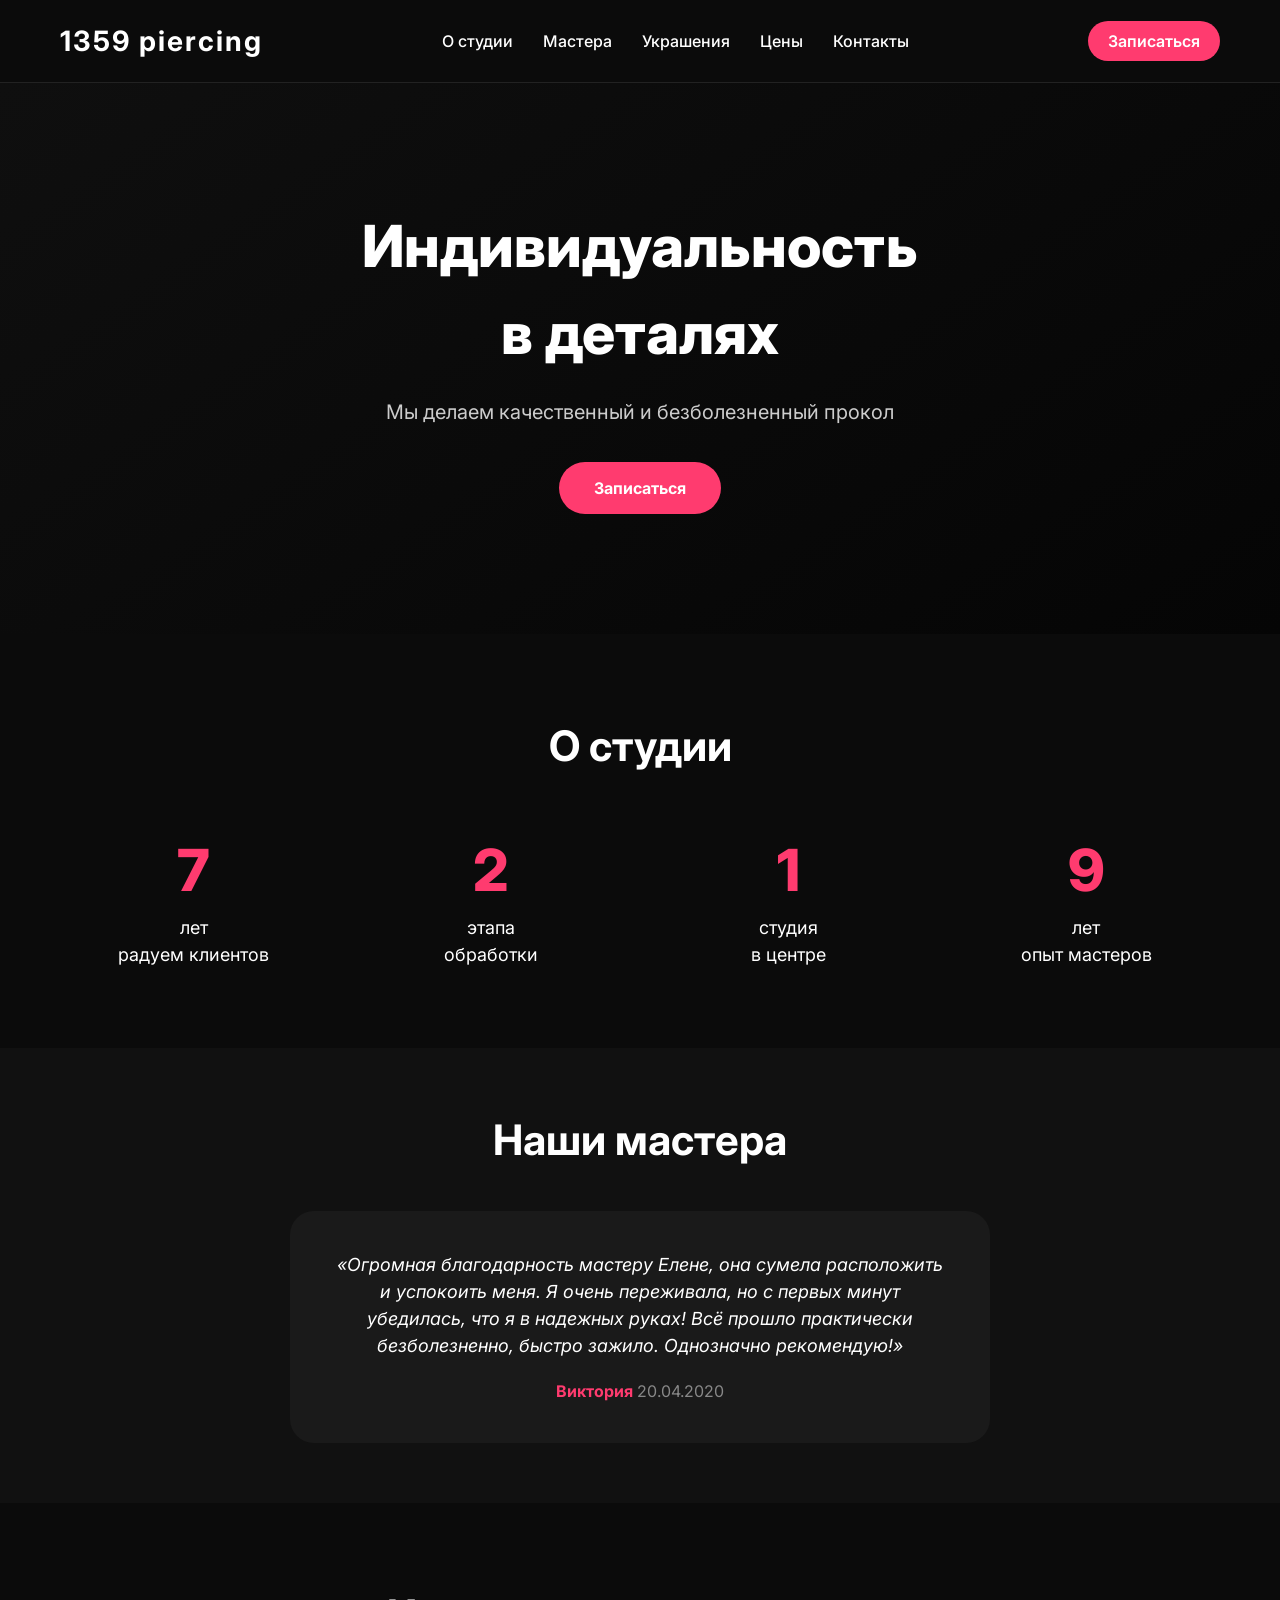
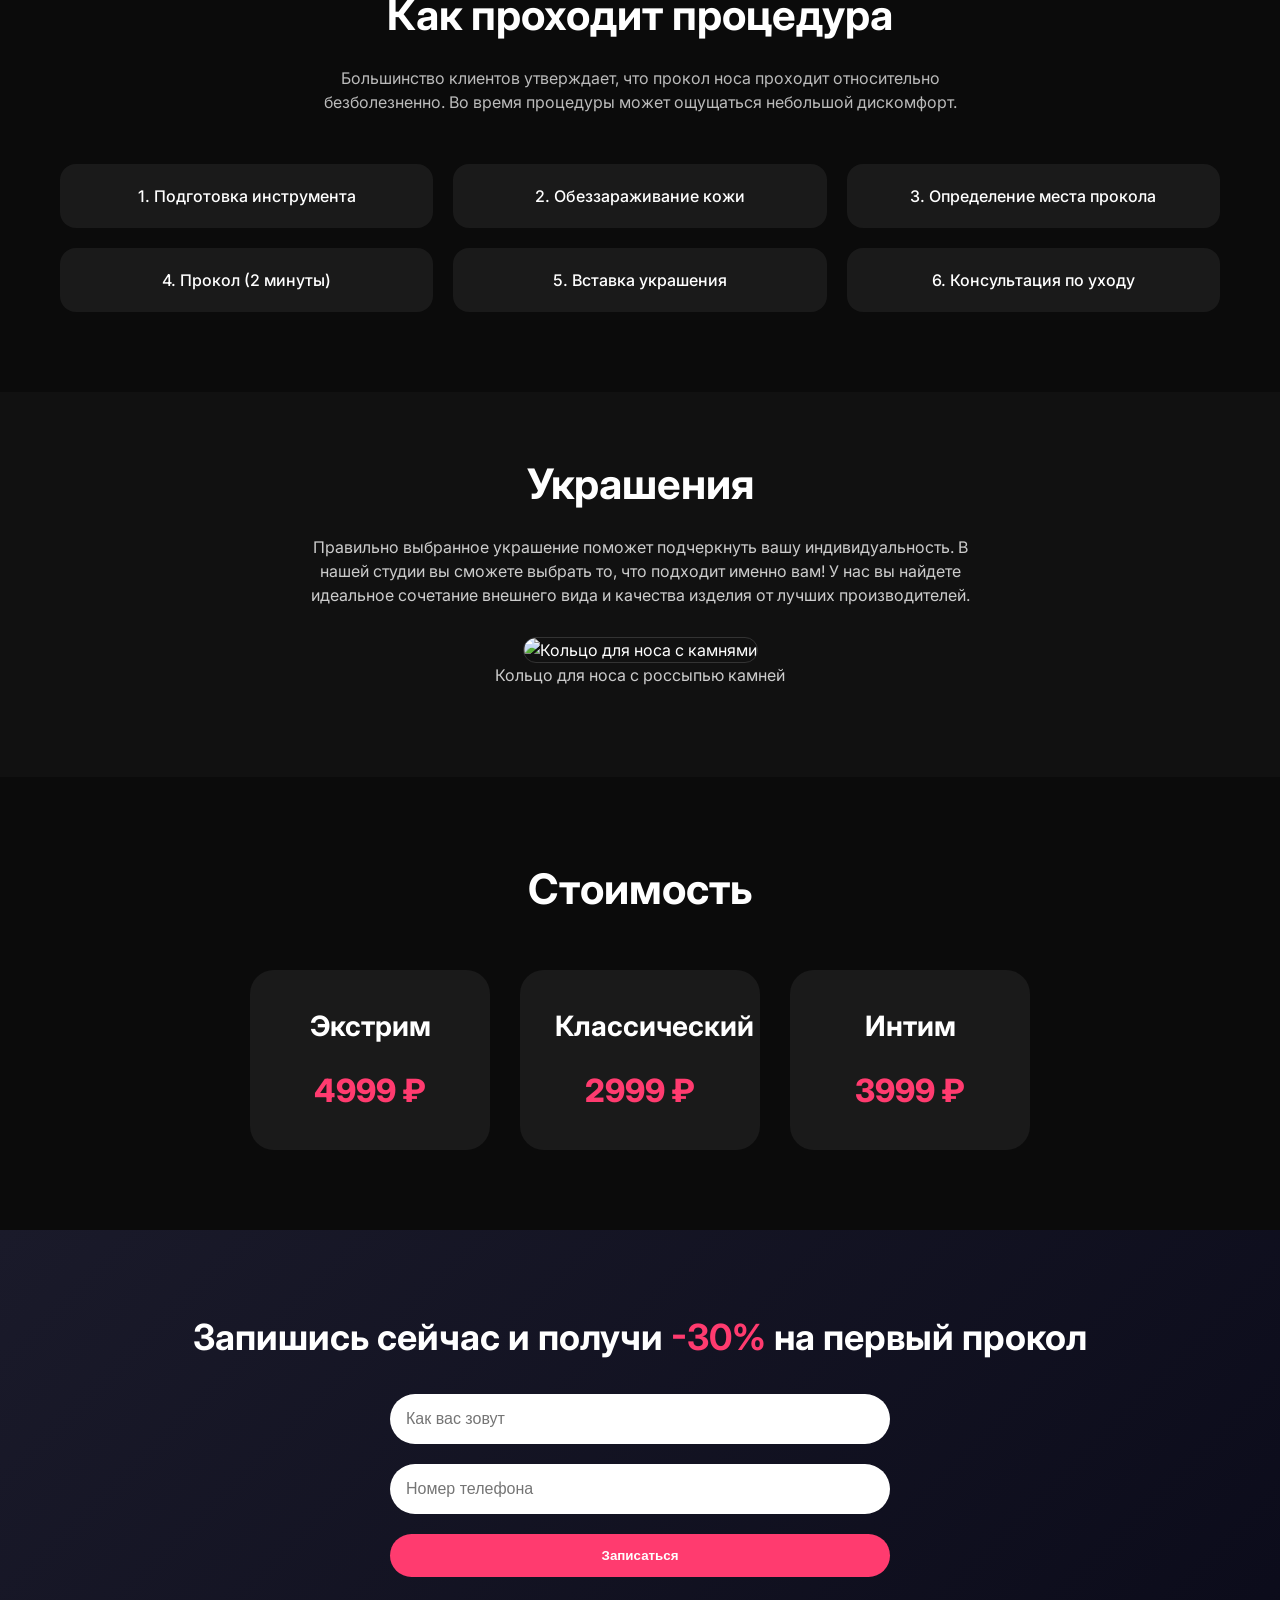
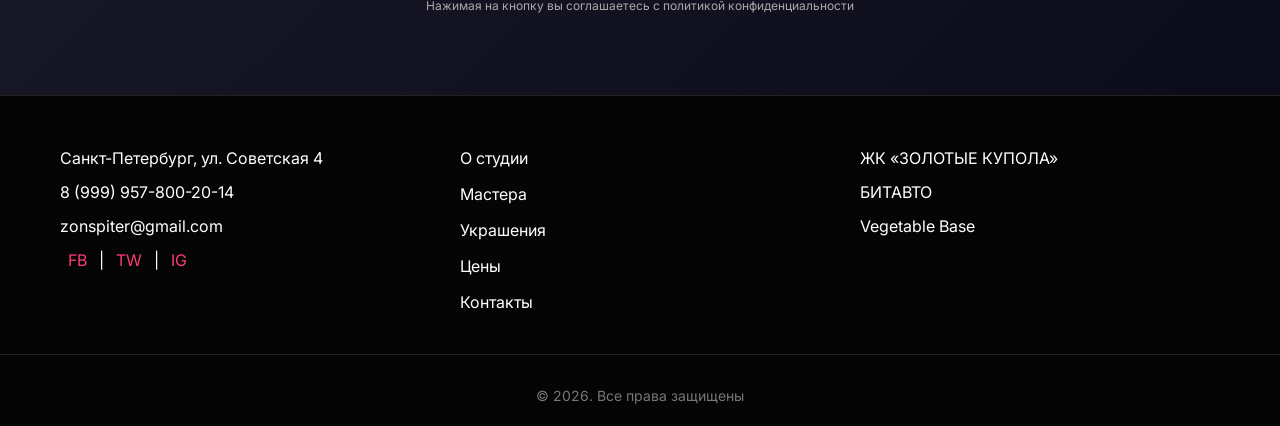
==== piercing-studio/index.html @ 2ca24934 "Add files via upload" ====
<!DOCTYPE html>
<html lang="ru">
<head>
    <meta charset="UTF-8">
    <meta name="viewport" content="width=device-width, initial-scale=1.0, user-scalable=yes">
    <title>1359 piercing</title>
    <link rel="stylesheet" href="css/style.css">
    <!-- Подключаем шрифт Google Fonts -->
    <link href="https://fonts.googleapis.com/css2?family=Inter:opsz,wght@14..32,300;14..32,400;14..32,600;14..32,700&display=swap" rel="stylesheet">
</head>
<body>

<!-- ШАПКА -->
<header>
    <div class="container header-flex">
        <div class="logo">1359 piercing</div>
        <nav>
            <ul class="menu">
                <li><a href="#about">О студии</a></li>
                <li><a href="#masters">Мастера</a></li>
                <li><a href="#jewelry">Украшения</a></li>
                <li><a href="#prices">Цены</a></li>
                <li><a href="#contacts">Контакты</a></li>
            </ul>
        </nav>
        <a href="#form" class="btn-small">Записаться</a>
    </div>
</header>

<!-- ГЛАВНЫЙ ЭКРАН (HERO) -->
<section class="hero">
    <div class="container hero-content">
        <h1>Индивидуальность <br> в деталях</h1>
        <p>Мы делаем качественный и безболезненный прокол</p>
        <a href="#form" class="btn-primary">Записаться</a>
    </div>
</section>

<!-- О СТУДИИ (цифры) -->
<section id="about" class="stats">
    <div class="container">
        <h2>О студии</h2>
        <div class="stats-grid">
            <div class="stat-item"><span class="stat-number">7</span> <span class="stat-text">лет<br>радуем клиентов</span></div>
            <div class="stat-item"><span class="stat-number">2</span> <span class="stat-text">этапа<br>обработки</span></div>
            <div class="stat-item"><span class="stat-number">1</span> <span class="stat-text">студия<br>в центре</span></div>
            <div class="stat-item"><span class="stat-number">9</span> <span class="stat-text">лет<br>опыт мастеров</span></div>
        </div>
    </div>
</section>

<!-- НАШИ МАСТЕРА + ОТЗЫВ -->
<section id="masters" class="masters">
    <div class="container">
        <h2>Наши мастера</h2>
        <div class="review-card">
            <p class="review-text">«Огромная благодарность мастеру Елене, она сумела расположить и успокоить меня. Я очень переживала, но с первых минут убедилась, что я в надежных руках! Всё прошло практически безболезненно, быстро зажило. Однозначно рекомендую!»</p>
            <p class="review-author">Виктория <span>20.04.2020</span></p>
        </div>
    </div>
</section>

<!-- КАК ПРОХОДИТ ПРОЦЕДУРА -->
<section class="procedure">
    <div class="container">
        <h2>Как проходит процедура</h2>
        <p class="procedure-desc">Большинство клиентов утверждает, что прокол носа проходит относительно безболезненно. Во время процедуры может ощущаться небольшой дискомфорт.</p>
        <div class="steps">
            <div class="step">1. Подготовка инструмента</div>
            <div class="step">2. Обеззараживание кожи</div>
            <div class="step">3. Определение места прокола</div>
            <div class="step">4. Прокол (2 минуты)</div>
            <div class="step">5. Вставка украшения</div>
            <div class="step">6. Консультация по уходу</div>
        </div>
    </div>
</section>

<!-- УКРАШЕНИЯ -->
<section id="jewelry" class="jewelry">
    <div class="container">
        <h2>Украшения</h2>
        <p>Правильно выбранное украшение поможет подчеркнуть вашу индивидуальность. В нашей студии вы сможете выбрать то, что подходит именно вам! У нас вы найдете идеальное сочетание внешнего вида и качества изделия от лучших производителей.</p>
        <div class="jewelry-demo">
            <img src="images/ring.jpg" alt="Кольцо для носа с камнями">
            <p>Кольцо для носа с россыпью камней</p>
        </div>
    </div>
</section>

<!-- СТОИМОСТЬ -->
<section id="prices" class="prices">
    <div class="container">
        <h2>Стоимость</h2>
        <div class="price-cards">
            <div class="price-card"><h3>Экстрим</h3><p class="price">4999 ₽</p></div>
            <div class="price-card"><h3>Классический</h3><p class="price">2999 ₽</p></div>
            <div class="price-card"><h3>Интим</h3><p class="price">3999 ₽</p></div>
        </div>
    </div>
</section>

<!-- ФОРМА ЗАПИСИ -->
<section id="form" class="callback">
    <div class="container">
        <h2>Запишись сейчас и получи <span>-30%</span> на первый прокол</h2>
        <form id="signupForm">
            <input type="text" placeholder="Как вас зовут" required>
            <input type="tel" placeholder="Номер телефона" required>
            <button type="submit" class="btn-primary">Записаться</button>
            <label class="agree">Нажимая на кнопку вы соглашаетесь с политикой конфиденциальности</label>
        </form>
    </div>
</section>

<!-- ПОДВАЛ -->
<footer id="contacts">
    <div class="container footer-grid">
        <div class="footer-contacts">
            <p>Санкт-Петербург, ул. Советская 4</p>
            <p>8 (999) 957-800-20-14</p>
            <p>zonspiter@gmail.com</p>
            <div class="socials">
                <a href="#">FB</a> | <a href="#">TW</a> | <a href="#">IG</a>
            </div>
        </div>
        <div class="footer-menu">
            <a href="#about">О студии</a>
            <a href="#masters">Мастера</a>
            <a href="#jewelry">Украшения</a>
            <a href="#prices">Цены</a>
            <a href="#contacts">Контакты</a>
        </div>
        <div class="footer-partners">
            <p>ЖК «ЗОЛОТЫЕ КУПОЛА»</p>
            <p>БИТАВТО</p>
            <p>Vegetable Base</p>
        </div>
    </div>
    <div class="copyright">
        <p>© 2026. Все права защищены</p>
    </div>
</footer>

<script src="js/script.js"></script>
</body>
</html>
---- piercing-studio/css/style.css ----
* {
    margin: 0;
    padding: 0;
    box-sizing: border-box;
}

body {
    font-family: 'Inter', sans-serif;
    background: #0b0b0b;
    color: #ffffff;
    line-height: 1.5;
}

.container {
    max-width: 1200px;
    margin: 0 auto;
    padding: 0 20px;
}

/* ШАПКА */
header {
    padding: 20px 0;
    border-bottom: 1px solid #222;
    position: sticky;
    top: 0;
    background: #0b0b0b;
    z-index: 100;
}
.header-flex {
    display: flex;
    justify-content: space-between;
    align-items: center;
    flex-wrap: wrap;
}
.logo {
    font-size: 28px;
    font-weight: 700;
    letter-spacing: 2px;
}
.menu {
    display: flex;
    gap: 30px;
    list-style: none;
}
.menu a {
    color: #fff;
    text-decoration: none;
    font-weight: 500;
    transition: 0.3s;
}
.menu a:hover { color: #ff3b6f; }
.btn-small {
    background: #ff3b6f;
    padding: 8px 20px;
    border-radius: 30px;
    color: #fff;
    text-decoration: none;
    font-weight: 600;
}

/* ГЛАВНЫЙ ЭКРАН */
.hero {
    padding: 120px 0;
    text-align: center;
    background: linear-gradient(145deg, #0f0f0f, #050505);
}
.hero h1 {
    font-size: 58px;
    font-weight: 800;
    margin-bottom: 20px;
}
.hero p {
    font-size: 20px;
    color: #ccc;
    margin-bottom: 35px;
}
.btn-primary {
    background: #ff3b6f;
    padding: 14px 35px;
    border-radius: 40px;
    color: white;
    text-decoration: none;
    font-weight: 700;
    display: inline-block;
    transition: 0.3s;
    border: none;
    cursor: pointer;
}
.btn-primary:hover { background: #e62e5c; }

/* ЦИФРЫ */
.stats { padding: 80px 0; text-align: center; }
.stats h2 { font-size: 42px; margin-bottom: 50px; }
.stats-grid {
    display: grid;
    grid-template-columns: repeat(4, 1fr);
    gap: 30px;
}
.stat-number {
    font-size: 58px;
    font-weight: 800;
    color: #ff3b6f;
    display: block;
}
.stat-text { font-size: 18px; }

/* ОТЗЫВ */
.masters { padding: 60px 0; background: #111; text-align: center; }
.masters h2 { font-size: 42px; margin-bottom: 40px; }
.review-card {
    max-width: 700px;
    margin: 0 auto;
    background: #1a1a1a;
    padding: 40px;
    border-radius: 24px;
}
.review-text {
    font-size: 18px;
    font-style: italic;
    margin-bottom: 20px;
}
.review-author {
    font-weight: 700;
    color: #ff3b6f;
}
.review-author span { color: #888; font-weight: normal; }

/* ПРОЦЕДУРА */
.procedure { padding: 80px 0; text-align: center; }
.procedure h2 { font-size: 42px; margin-bottom: 20px; }
.procedure-desc { max-width: 700px; margin: 0 auto 50px auto; color: #bbb; }
.steps {
    display: grid;
    grid-template-columns: repeat(3, 1fr);
    gap: 20px;
}
.step {
    background: #1a1a1a;
    padding: 20px;
    border-radius: 16px;
    font-weight: 500;
}

/* УКРАШЕНИЯ */
.jewelry { padding: 60px 0; text-align: center; background: #111; }
.jewelry h2 { font-size: 42px; margin-bottom: 20px; }
.jewelry p { max-width: 700px; margin: 0 auto 30px auto; color: #ccc; }
.jewelry-demo img {
    max-width: 280px;
    border-radius: 24px;
    border: 1px solid #333;
}

/* ЦЕНЫ */
.prices { padding: 80px 0; text-align: center; }
.prices h2 { font-size: 42px; margin-bottom: 50px; }
.price-cards {
    display: flex;
    justify-content: center;
    gap: 30px;
    flex-wrap: wrap;
}
.price-card {
    background: #1a1a1a;
    padding: 35px;
    border-radius: 24px;
    width: 240px;
}
.price-card h3 { font-size: 28px; margin-bottom: 20px; }
.price { font-size: 32px; font-weight: 800; color: #ff3b6f; }

/* ФОРМА */
.callback {
    background: linear-gradient(135deg, #1a1a2a, #0b0b1a);
    padding: 80px 0;
    text-align: center;
}
.callback h2 {
    font-size: 36px;
    margin-bottom: 30px;
}
.callback h2 span { color: #ff3b6f; }
form {
    max-width: 500px;
    margin: 0 auto;
    display: flex;
    flex-direction: column;
    gap: 20px;
}
input {
    padding: 16px;
    border-radius: 60px;
    border: none;
    background: #fff;
    font-size: 16px;
}
.agree {
    font-size: 12px;
    color: #aaa;
}

/* ПОДВАЛ */
footer {
    background: #050505;
    padding: 50px 0 20px;
    border-top: 1px solid #222;
}
.footer-grid {
    display: grid;
    grid-template-columns: repeat(3, 1fr);
    gap: 40px;
    margin-bottom: 40px;
}
.footer-contacts p, .footer-partners p { margin-bottom: 10px; }
.socials a { color: #ff3b6f; text-decoration: none; margin: 0 8px; }
.footer-menu {
    display: flex;
    flex-direction: column;
    gap: 12px;
}
.footer-menu a { color: #fff; text-decoration: none; }
.copyright {
    text-align: center;
    padding-top: 30px;
    border-top: 1px solid #222;
    font-size: 14px;
    color: #777;
}

/* АДАПТИВНОСТЬ (ТЕЛЕФОН) */
@media (max-width: 768px) {
    .hero h1 { font-size: 36px; }
    .stats-grid { grid-template-columns: repeat(2, 1fr); }
    .steps { grid-template-columns: 1fr; }
    .footer-grid { grid-template-columns: 1fr; text-align: center; }
    .menu { display: none; } /* спрятали меню, можно позже сделать бургер */
    .header-flex { justify-content: space-between; }
}
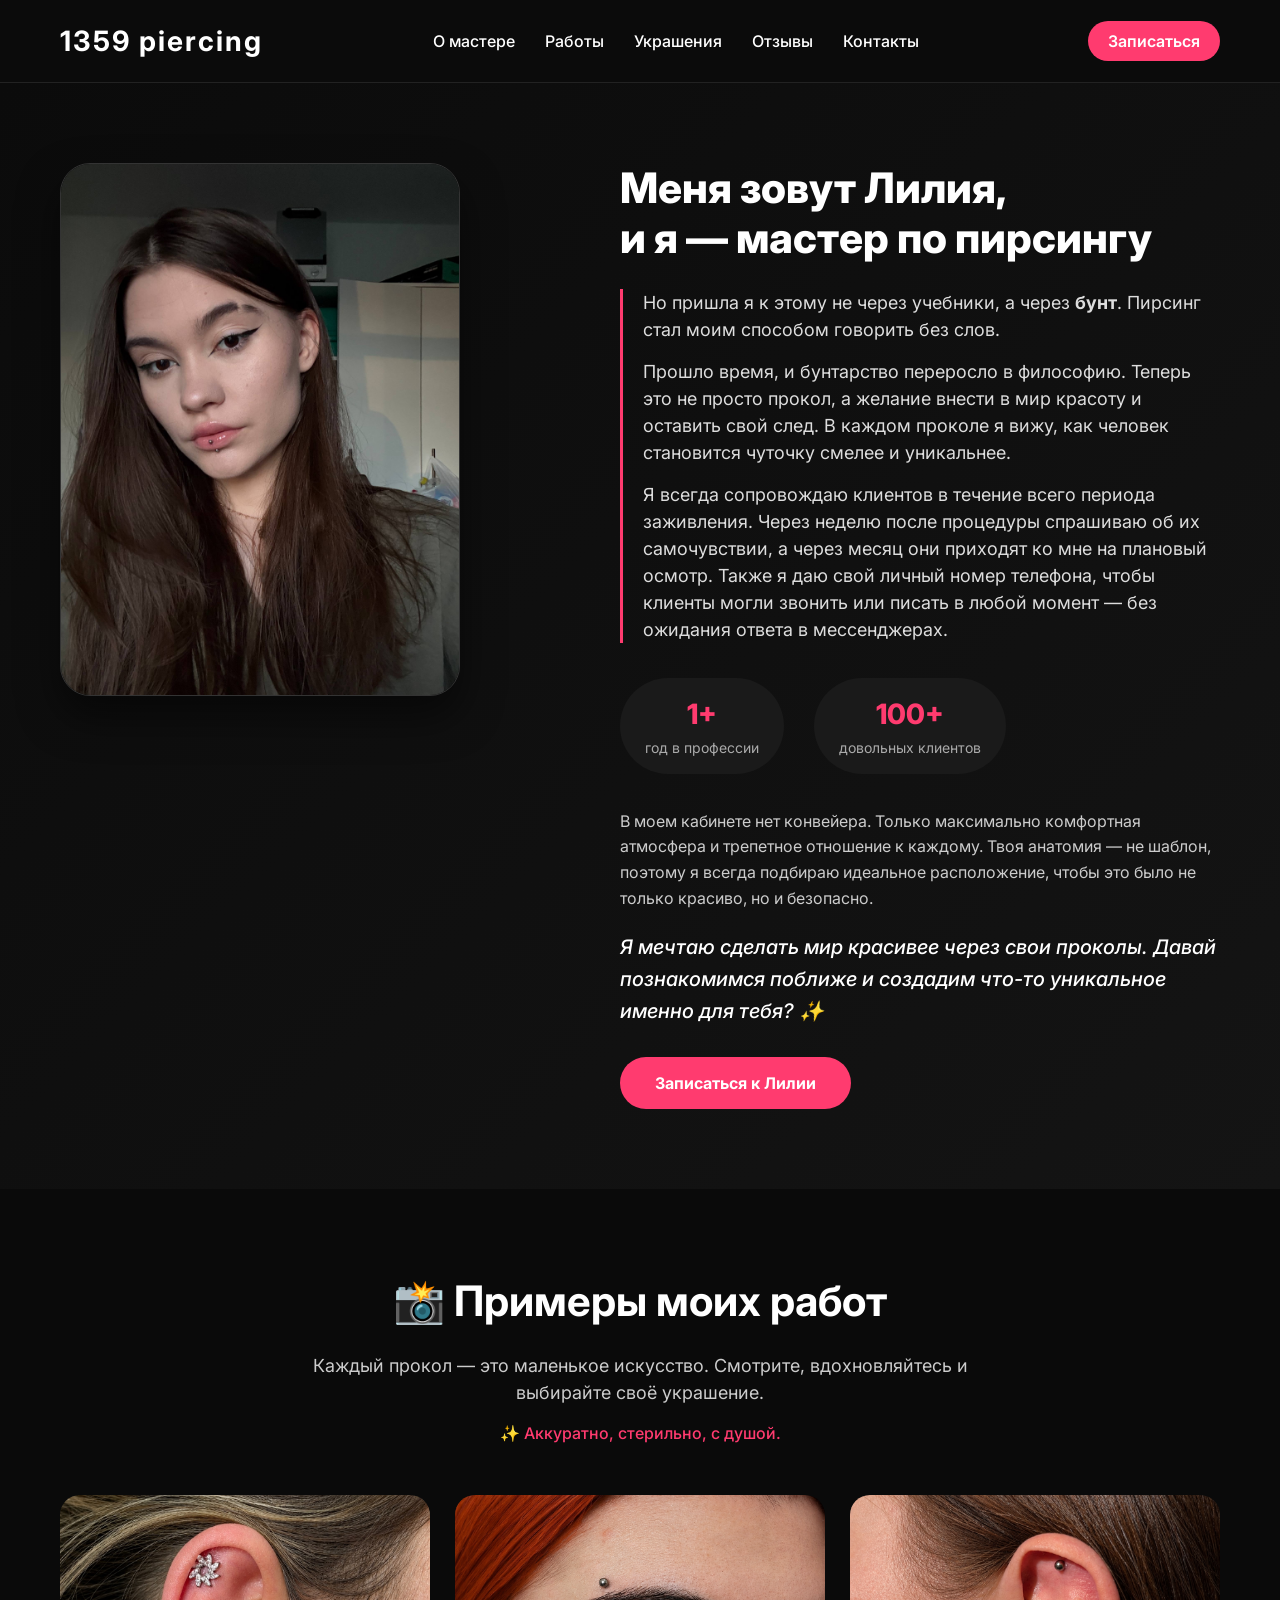
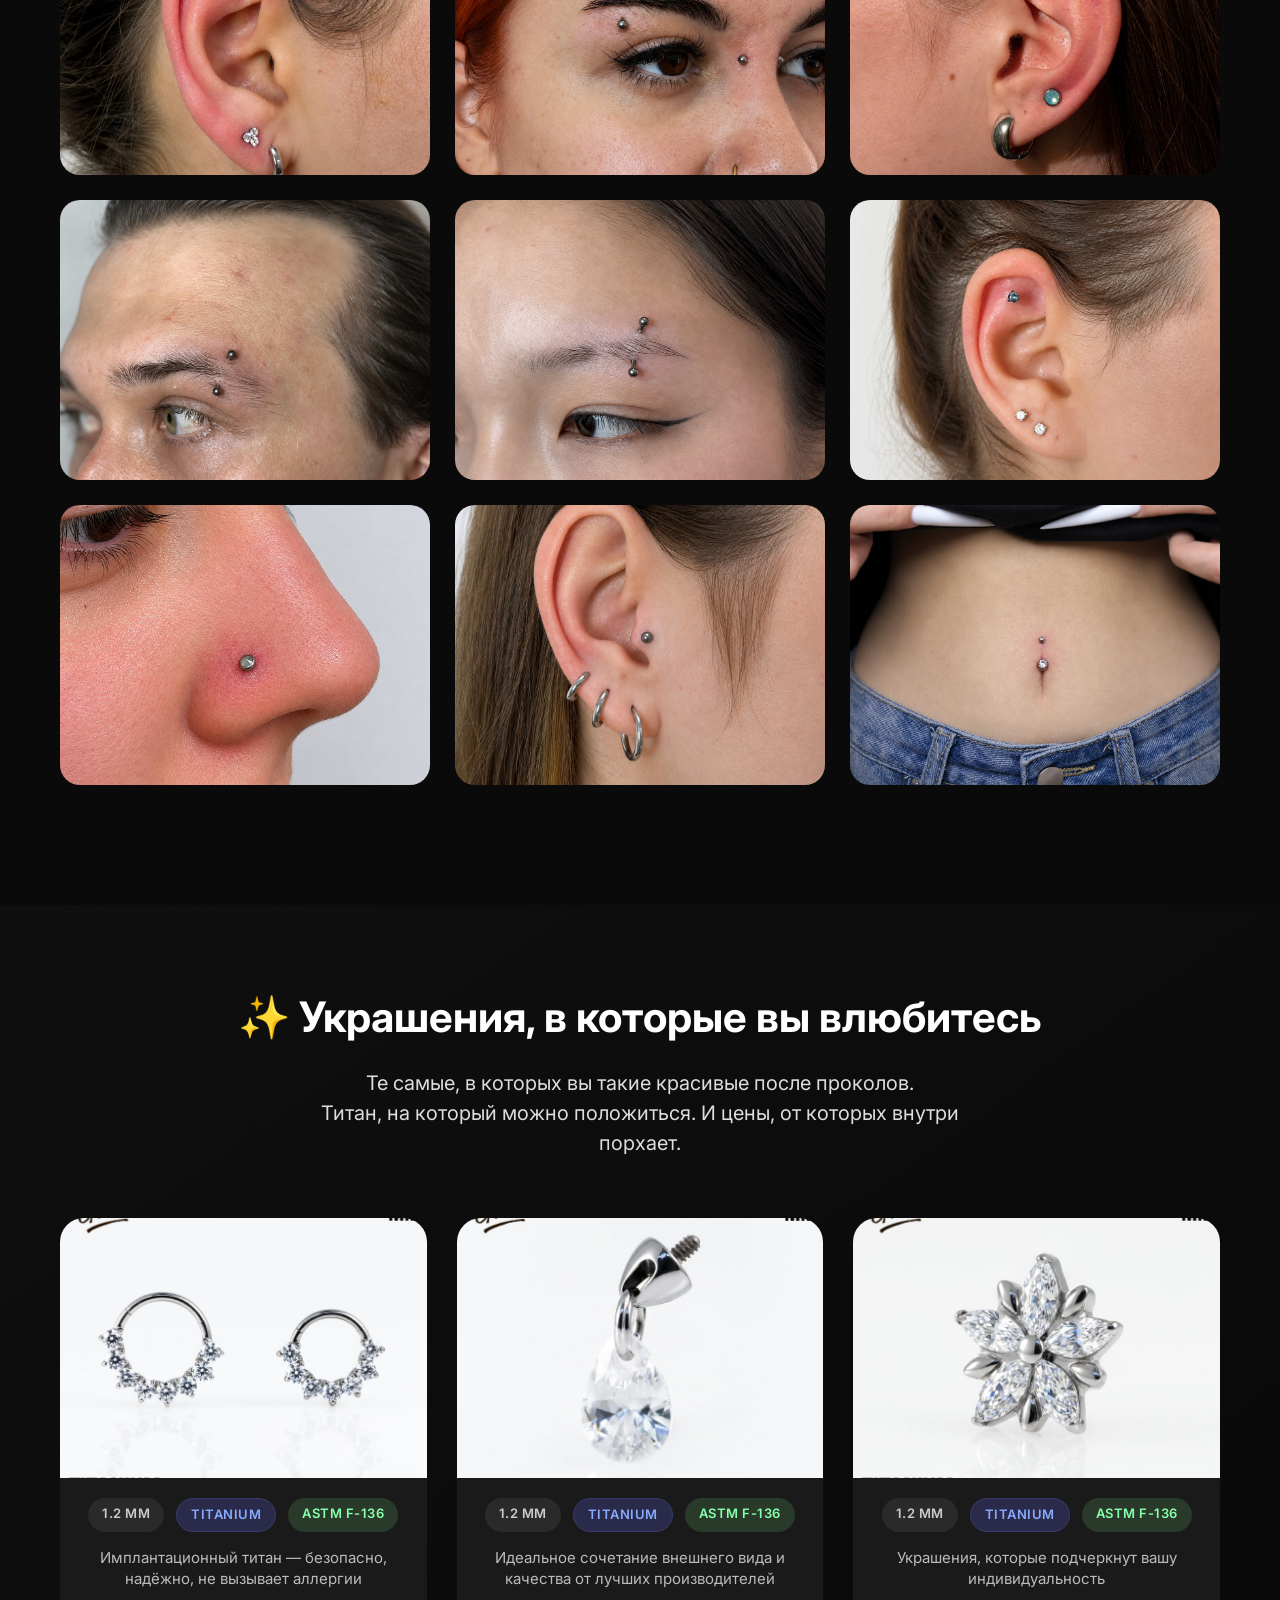
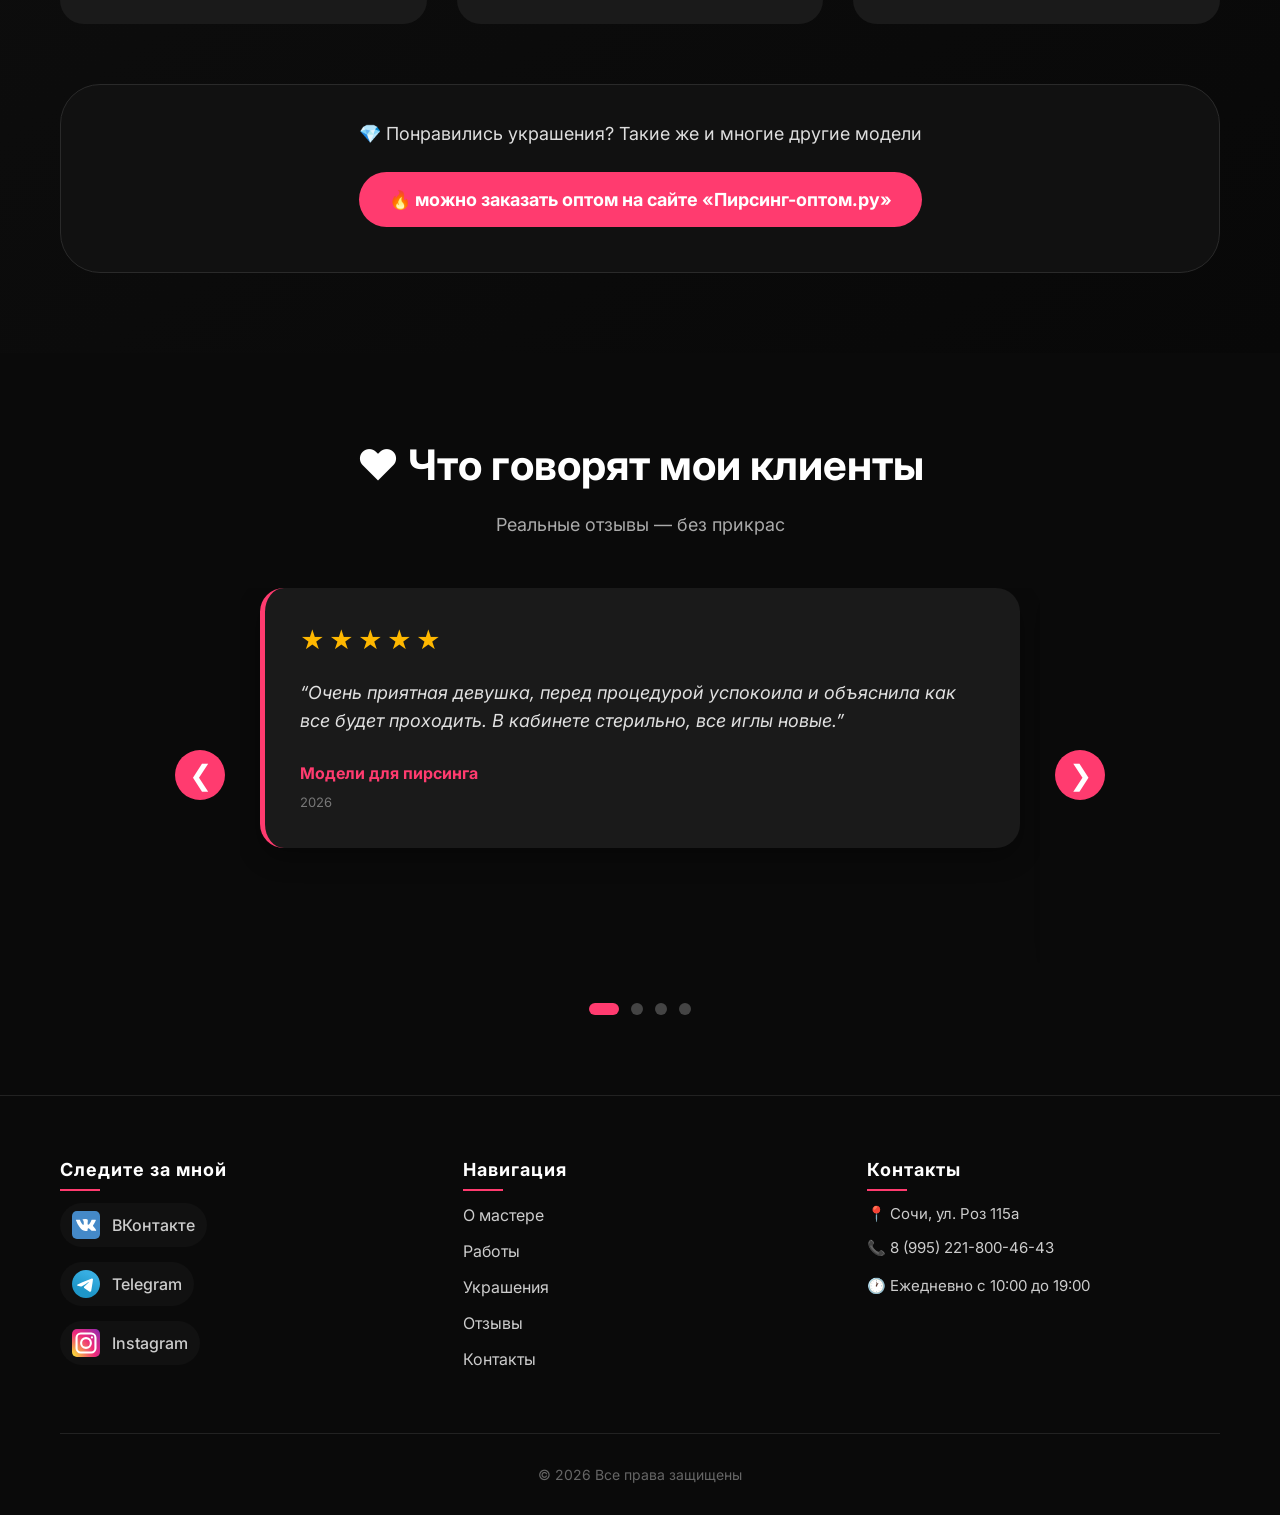
==== commit 5d65191a: "Add files via upload" ====
--- a/piercing-studio/index.html
+++ b/piercing-studio/index.html
@@ -16,129 +16,202 @@
         <div class="logo">1359 piercing</div>
         <nav>
             <ul class="menu">
-                <li><a href="#about">О студии</a></li>
-                <li><a href="#masters">Мастера</a></li>
+                <li><a href="#about">О мастере</a></li>
+                <li><a href="#portfolio">Работы</a></li>
                 <li><a href="#jewelry">Украшения</a></li>
-                <li><a href="#prices">Цены</a></li>
+                <li><a href="#reviews">Отзывы</a></li>
                 <li><a href="#contacts">Контакты</a></li>
             </ul>
         </nav>
-        <a href="#form" class="btn-small">Записаться</a>
+        <a href="https://n2174247.yclients.com/" class="btn-small">Записаться</a>
     </div>
 </header>
 
-<!-- ГЛАВНЫЙ ЭКРАН (HERO) -->
-<section class="hero">
-    <div class="container hero-content">
-        <h1>Индивидуальность <br> в деталях</h1>
-        <p>Мы делаем качественный и безболезненный прокол</p>
-        <a href="#form" class="btn-primary">Записаться</a>
-    </div>
-</section>
-
-<!-- О СТУДИИ (цифры) -->
-<section id="about" class="stats">
-    <div class="container">
-        <h2>О студии</h2>
-        <div class="stats-grid">
-            <div class="stat-item"><span class="stat-number">7</span> <span class="stat-text">лет<br>радуем клиентов</span></div>
-            <div class="stat-item"><span class="stat-number">2</span> <span class="stat-text">этапа<br>обработки</span></div>
-            <div class="stat-item"><span class="stat-number">1</span> <span class="stat-text">студия<br>в центре</span></div>
-            <div class="stat-item"><span class="stat-number">9</span> <span class="stat-text">лет<br>опыт мастеров</span></div>
-        </div>
-    </div>
-</section>
-
-<!-- НАШИ МАСТЕРА + ОТЗЫВ -->
-<section id="masters" class="masters">
-    <div class="container">
-        <h2>Наши мастера</h2>
-        <div class="review-card">
-            <p class="review-text">«Огромная благодарность мастеру Елене, она сумела расположить и успокоить меня. Я очень переживала, но с первых минут убедилась, что я в надежных руках! Всё прошло практически безболезненно, быстро зажило. Однозначно рекомендую!»</p>
-            <p class="review-author">Виктория <span>20.04.2020</span></p>
-        </div>
-    </div>
-</section>
-
-<!-- КАК ПРОХОДИТ ПРОЦЕДУРА -->
-<section class="procedure">
-    <div class="container">
-        <h2>Как проходит процедура</h2>
-        <p class="procedure-desc">Большинство клиентов утверждает, что прокол носа проходит относительно безболезненно. Во время процедуры может ощущаться небольшой дискомфорт.</p>
-        <div class="steps">
-            <div class="step">1. Подготовка инструмента</div>
-            <div class="step">2. Обеззараживание кожи</div>
-            <div class="step">3. Определение места прокола</div>
-            <div class="step">4. Прокол (2 минуты)</div>
-            <div class="step">5. Вставка украшения</div>
-            <div class="step">6. Консультация по уходу</div>
-        </div>
-    </div>
-</section>
-
-<!-- УКРАШЕНИЯ -->
-<section id="jewelry" class="jewelry">
-    <div class="container">
-        <h2>Украшения</h2>
-        <p>Правильно выбранное украшение поможет подчеркнуть вашу индивидуальность. В нашей студии вы сможете выбрать то, что подходит именно вам! У нас вы найдете идеальное сочетание внешнего вида и качества изделия от лучших производителей.</p>
-        <div class="jewelry-demo">
-            <img src="images/ring.jpg" alt="Кольцо для носа с камнями">
-            <p>Кольцо для носа с россыпью камней</p>
-        </div>
-    </div>
-</section>
-
-<!-- СТОИМОСТЬ -->
-<section id="prices" class="prices">
-    <div class="container">
-        <h2>Стоимость</h2>
-        <div class="price-cards">
-            <div class="price-card"><h3>Экстрим</h3><p class="price">4999 ₽</p></div>
-            <div class="price-card"><h3>Классический</h3><p class="price">2999 ₽</p></div>
-            <div class="price-card"><h3>Интим</h3><p class="price">3999 ₽</p></div>
-        </div>
-    </div>
-</section>
-
-<!-- ФОРМА ЗАПИСИ -->
-<section id="form" class="callback">
-    <div class="container">
-        <h2>Запишись сейчас и получи <span>-30%</span> на первый прокол</h2>
-        <form id="signupForm">
-            <input type="text" placeholder="Как вас зовут" required>
-            <input type="tel" placeholder="Номер телефона" required>
-            <button type="submit" class="btn-primary">Записаться</button>
-            <label class="agree">Нажимая на кнопку вы соглашаетесь с политикой конфиденциальности</label>
-        </form>
+<!-- ЛИЧНАЯ ИСТОРИЯ МАСТЕРА (объединяет hero + статистику) -->
+<section id="about" class="master-story">
+    <div class="container">
+        <div class="story-grid">
+            <!-- Левая колонка: фото мастера -->
+            <div class="story-photo">
+                <img src="images/master.jpg" alt="Лилия — мастер пирсинга">
+            </div>
+            
+            <!-- Правая колонка: текст + цифры -->
+            <div class="story-content">
+                <h1>Меня зовут Лилия,<br>и я — мастер по пирсингу</h1>
+                
+                <div class="story-intro">
+                    <p>Но пришла я к этому не через учебники, а через <strong>бунт</strong>. Пирсинг стал моим способом говорить без слов.</p>
+                    <p>Прошло время, и бунтарство переросло в философию. Теперь это не просто прокол, а желание внести в мир красоту и оставить свой след. В каждом проколе я вижу, как человек становится чуточку смелее и уникальнее.</p>
+                     <p>Я всегда сопровождаю клиентов в течение всего периода заживления. Через неделю после процедуры спрашиваю об их самочувствии, а через месяц они приходят ко мне на плановый осмотр. Также я даю свой личный номер телефона, чтобы клиенты могли звонить или писать в любой момент — без ожидания ответа в мессенджерах.</p>
+                </div>
+
+                <!-- Цифры/факты -->
+                <div class="story-stats">
+                    <div class="stat-fact">
+                        <span class="stat-number">1+</span>
+                        <span class="stat-label">год в профессии</span>
+                    </div>
+                    <div class="stat-fact">
+                        <span class="stat-number">100+</span>
+                        <span class="stat-label">довольных клиентов</span>
+                    </div>
+                </div>
+
+                <div class="story-philosophy">
+                    <p>В моем кабинете нет конвейера. Только максимально комфортная атмосфера и трепетное отношение к каждому. Твоя анатомия — не шаблон, поэтому я всегда подбираю идеальное расположение, чтобы это было не только красиво, но и безопасно.</p>
+                    <p class="dream-quote">Я мечтаю сделать мир красивее через свои проколы. Давай познакомимся поближе и создадим что-то уникальное именно для тебя? ✨</p>
+                </div>
+
+                <a href="https://n2174247.yclients.com/" class="btn-primary">Записаться к Лилии</a>
+            </div>
+        </div>
+    </div>
+</section>
+
+<!-- ПРИМЕРЫ РАБОТ (ПОРТФОЛИО) -->
+<section id="portfolio" class="portfolio">
+    <div class="container">
+        <div class="portfolio-header">
+            <h2>📸 Примеры моих работ</h2>
+            <p class="portfolio-subtitle">Каждый прокол — это маленькое искусство. Смотрите, вдохновляйтесь и выбирайте своё украшение.</p>
+            <p class="portfolio-note">✨ Аккуратно, стерильно, с душой.</p>
+        </div>
+
+        <div class="portfolio-grid" id="portfolioGrid">
+            <!-- Сюда будут подставлены 11 фотографий через JavaScript -->
+        </div>
+    </div>
+</section>
+
+<!-- УКРАШЕНИЯ - ВИТРИНА -->
+<section id="jewelry" class="jewelry-showcase">
+    <div class="container">
+        <div class="jewelry-header">
+            <h2>✨ Украшения, в которые вы влюбитесь</h2>
+            <p class="jewelry-tagline">Те самые, в которых вы такие красивые после проколов.<br>Титан, на который можно положиться. И цены, от которых внутри порхает.</p>
+        </div>
+
+        <div class="jewelry-grid">
+            <!-- Карточка украшения 1 -->
+            <div class="jewelry-card">
+                <div class="jewelry-image">
+                    <img src="images/jewelry1.jpg" alt="Титановое украшение для пирсинга">
+                </div>
+                <div class="jewelry-specs">
+                    <div class="spec-badge">1.2 MM</div>
+                    <div class="spec-badge titanium">TITANIUM</div>
+                    <div class="spec-badge standard">ASTM F-136</div>
+                </div>
+                <p class="jewelry-desc">Имплантационный титан — безопасно, надёжно, не вызывает аллергии</p>
+            </div>
+
+            <!-- Карточка украшения 2 -->
+            <div class="jewelry-card">
+                <div class="jewelry-image">
+                    <img src="images/jewelry2.jpg" alt="Титановое украшение для пирсинга">
+                </div>
+                <div class="jewelry-specs">
+                    <div class="spec-badge">1.2 MM</div>
+                    <div class="spec-badge titanium">TITANIUM</div>
+                    <div class="spec-badge standard">ASTM F-136</div>
+                </div>
+                <p class="jewelry-desc">Идеальное сочетание внешнего вида и качества от лучших производителей</p>
+            </div>
+
+            <!-- Карточка украшения 3 -->
+            <div class="jewelry-card">
+                <div class="jewelry-image">
+                    <img src="images/jewelry3.jpg" alt="Титановое украшение для пирсинга">
+                </div>
+                <div class="jewelry-specs">
+                    <div class="spec-badge">1.2 MM</div>
+                    <div class="spec-badge titanium">TITANIUM</div>
+                    <div class="spec-badge standard">ASTM F-136</div>
+                </div>
+                <p class="jewelry-desc">Украшения, которые подчеркнут вашу индивидуальность</p>
+            </div>
+        </div>
+
+        <!-- Партнёрская рекомендация (без акцента на салоны) -->
+        <div class="partner-block">
+            <p>💎 Понравились украшения? Такие же и многие другие модели</p>
+            <a href="https://piercing-optom.ru/?ysclid=mp2fx79ghh282216793" target="_blank" rel="noopener noreferrer" class="partner-link">
+                🔥 можно заказать оптом на сайте «Пирсинг-оптом.ру»
+            </a>
+        </div>
+    </div>
+</section>
+
+<!-- ОТЗЫВЫ КЛИЕНТОВ (карусель) -->
+<section id="reviews" class="reviews-section">
+    <div class="container">
+        <h2>❤️ Что говорят мои клиенты</h2>
+        <p class="reviews-subtitle">Реальные отзывы — без прикрас</p>
+        
+        <div class="reviews-carousel">
+            <button class="carousel-btn prev-btn" aria-label="Предыдущий отзыв">❮</button>
+            
+            <div class="reviews-container">
+                <div class="reviews-wrapper" id="reviewsWrapper">
+                    <!-- Отзывы будут подставлены сюда через JavaScript -->
+                </div>
+            </div>
+            
+            <button class="carousel-btn next-btn" aria-label="Следующий отзыв">❯</button>
+        </div>
+        
+        <div class="carousel-dots" id="carouselDots"></div>
     </div>
 </section>
 
 <!-- ПОДВАЛ -->
 <footer id="contacts">
-    <div class="container footer-grid">
-        <div class="footer-contacts">
-            <p>Санкт-Петербург, ул. Советская 4</p>
-            <p>8 (999) 957-800-20-14</p>
-            <p>zonspiter@gmail.com</p>
-            <div class="socials">
-                <a href="#">FB</a> | <a href="#">TW</a> | <a href="#">IG</a>
-            </div>
-        </div>
-        <div class="footer-menu">
-            <a href="#about">О студии</a>
-            <a href="#masters">Мастера</a>
-            <a href="#jewelry">Украшения</a>
-            <a href="#prices">Цены</a>
-            <a href="#contacts">Контакты</a>
-        </div>
-        <div class="footer-partners">
-            <p>ЖК «ЗОЛОТЫЕ КУПОЛА»</p>
-            <p>БИТАВТО</p>
-            <p>Vegetable Base</p>
-        </div>
-    </div>
-    <div class="copyright">
-        <p>© 2026. Все права защищены</p>
+    <div class="container">
+        <div class="footer-grid">
+            <!-- Блок 1: Социальные сети (слева) -->
+            <div class="footer-socials">
+                <h4>Следите за мной</h4>
+                <div class="social-icons">
+                    <a href="https://vk.ru/piercing1359" target="_blank" rel="noopener noreferrer" class="social-link vk">
+                        <img src="images/vk-icon.svg" alt="ВКонтакте" class="social-img">
+                        <span>ВКонтакте</span>
+                    </a>
+                    <a href="https://t.me/piersing1359" target="_blank" rel="noopener noreferrer" class="social-link tg">
+                        <img src="images/tg-icon.svg" alt="Telegram" class="social-img">
+                        <span>Telegram</span>
+                    </a>
+                    <a href="https://www.instagram.com/piercing1359.sochi" target="_blank" rel="noopener noreferrer" class="social-link ig">
+                        <img src="images/ig-icon.svg" alt="Instagram" class="social-img">
+                        <span>Instagram</span>
+                    </a>
+                </div>
+            </div>
+
+            <!-- Блок 2: Меню (по центру) -->
+            <div class="footer-menu">
+                <h4>Навигация</h4>
+                <ul>
+                    <li><a href="#about">О мастере</a></li>
+                    <li><a href="#portfolio">Работы</a></li>
+                    <li><a href="#jewelry">Украшения</a></li>
+                    <li><a href="#reviews">Отзывы</a></li>
+                    <li><a href="#contacts">Контакты</a></li>
+                </ul>
+            </div>
+
+            <!-- Блок 3: Контакты (справа) -->
+            <div class="footer-contacts">
+                <h4>Контакты</h4>
+                <p>📍 Сочи, ул. Роз 115а</p>
+                <p>📞 <a href="tel:89952218004643">8 (995) 221-800-46-43</a></p>
+                <p class="work-hours">🕐 Ежедневно с 10:00 до 19:00</p>
+            </div>
+        </div>
+        
+        <div class="copyright">
+            <p>© 2026 Все права защищены</p>
+        </div>
     </div>
 </footer>
 
--- a/piercing-studio/css/style.css
+++ b/piercing-studio/css/style.css
@@ -17,7 +17,7 @@
     padding: 0 20px;
 }
 
-/* ШАПКА */
+/* ===== ШАПКА ===== */
 header {
     padding: 20px 0;
     border-bottom: 1px solid #222;
@@ -57,23 +57,9 @@
     text-decoration: none;
     font-weight: 600;
 }
-
-/* ГЛАВНЫЙ ЭКРАН */
-.hero {
-    padding: 120px 0;
-    text-align: center;
-    background: linear-gradient(145deg, #0f0f0f, #050505);
-}
-.hero h1 {
-    font-size: 58px;
-    font-weight: 800;
-    margin-bottom: 20px;
-}
-.hero p {
-    font-size: 20px;
-    color: #ccc;
-    margin-bottom: 35px;
-}
+.btn-small:hover { background: #e62e5c; }
+
+/* ===== КНОПКИ ===== */
 .btn-primary {
     background: #ff3b6f;
     padding: 14px 35px;
@@ -88,151 +74,589 @@
 }
 .btn-primary:hover { background: #e62e5c; }
 
-/* ЦИФРЫ */
-.stats { padding: 80px 0; text-align: center; }
-.stats h2 { font-size: 42px; margin-bottom: 50px; }
-.stats-grid {
+/* ===== ИСТОРИЯ МАСТЕРА (master-story) ===== */
+.master-story {
+    padding: 80px 0;
+    background: linear-gradient(135deg, #0b0b0b 0%, #141414 100%);
+}
+.story-grid {
     display: grid;
-    grid-template-columns: repeat(4, 1fr);
+    grid-template-columns: 1fr 1.2fr;
+    gap: 60px;
+    align-items: start;
+}
+.story-photo img {
+    width: 100%;
+    max-width: 400px;
+    border-radius: 30px;
+    box-shadow: 0 20px 40px rgba(0,0,0,0.5);
+    border: 1px solid #333;
+}
+.story-content h1 {
+    font-size: 42px;
+    font-weight: 800;
+    margin-bottom: 25px;
+    line-height: 1.2;
+}
+.story-intro {
+    font-size: 18px;
+    color: #ddd;
+    margin-bottom: 30px;
+    border-left: 3px solid #ff3b6f;
+    padding-left: 20px;
+}
+.story-intro p {
+    margin-bottom: 15px;
+}
+.story-stats {
+    display: flex;
     gap: 30px;
-}
-.stat-number {
-    font-size: 58px;
+    margin: 35px 0;
+    flex-wrap: wrap;
+}
+.stat-fact {
+    background: #1a1a1a;
+    padding: 15px 25px;
+    border-radius: 60px;
+    text-align: center;
+}
+.stat-fact .stat-number {
+    font-size: 28px;
     font-weight: 800;
     color: #ff3b6f;
     display: block;
 }
-.stat-text { font-size: 18px; }
-
-/* ОТЗЫВ */
-.masters { padding: 60px 0; background: #111; text-align: center; }
-.masters h2 { font-size: 42px; margin-bottom: 40px; }
-.review-card {
+.stat-fact .stat-label {
+    font-size: 14px;
+    color: #aaa;
+}
+.story-philosophy {
+    margin: 30px 0;
+    color: #ccc;
+    line-height: 1.6;
+}
+.dream-quote {
+    font-size: 20px;
+    font-weight: 500;
+    color: #fff;
+    margin-top: 20px;
+    font-style: italic;
+}
+
+/* ===== ПОРТФОЛИО ===== */
+.portfolio {
+    padding: 80px 0;
+    background: #0a0a0a;
+}
+.portfolio-header {
+    text-align: center;
+    margin-bottom: 50px;
+}
+.portfolio h2 {
+    font-size: 42px;
+    margin-bottom: 20px;
+}
+.portfolio-subtitle {
+    font-size: 18px;
+    color: #ccc;
+    max-width: 700px;
+    margin: 0 auto 15px;
+}
+.portfolio-note {
+    font-size: 16px;
+    color: #ff3b6f;
+    font-weight: 500;
+}
+.portfolio-grid {
+    display: grid;
+    grid-template-columns: repeat(auto-fill, minmax(280px, 1fr));
+    gap: 25px;
+    margin: 40px 0;
+}
+.portfolio-item {
+    position: relative;
+    overflow: hidden;
+    border-radius: 20px;
+    cursor: pointer;
+    background: #1a1a1a;
+    transition: transform 0.3s, box-shadow 0.3s;
+}
+.portfolio-item:hover {
+    transform: translateY(-5px);
+    box-shadow: 0 15px 30px rgba(0,0,0,0.5);
+}
+.portfolio-item img {
+    width: 100%;
+    height: 280px;
+    object-fit: cover;
+    display: block;
+    transition: transform 0.4s;
+}
+.portfolio-item:hover img {
+    transform: scale(1.05);
+}
+.portfolio-overlay {
+    position: absolute;
+    bottom: 0;
+    left: 0;
+    right: 0;
+    background: linear-gradient(to top, rgba(0,0,0,0.9), transparent);
+    padding: 20px 15px 15px;
+    transform: translateY(100%);
+    transition: transform 0.3s;
+    text-align: center;
+}
+.portfolio-item:hover .portfolio-overlay {
+    transform: translateY(0);
+}
+.portfolio-overlay p {
+    color: white;
+    font-size: 14px;
+    font-weight: 500;
+    margin: 0;
+}
+
+/* ===== УКРАШЕНИЯ (jewelry-showcase) ===== */
+.jewelry-showcase {
+    padding: 80px 0;
+    background: linear-gradient(145deg, #0f0f0f, #080808);
+}
+.jewelry-header {
+    text-align: center;
+    margin-bottom: 60px;
+}
+.jewelry-showcase h2 {
+    font-size: 42px;
+    margin-bottom: 20px;
+}
+.jewelry-tagline {
+    font-size: 20px;
+    color: #ddd;
+    line-height: 1.5;
     max-width: 700px;
     margin: 0 auto;
+}
+.jewelry-grid {
+    display: grid;
+    grid-template-columns: repeat(3, 1fr);
+    gap: 30px;
+    margin-bottom: 60px;
+}
+.jewelry-card {
     background: #1a1a1a;
-    padding: 40px;
     border-radius: 24px;
+    overflow: hidden;
+    transition: transform 0.3s, box-shadow 0.3s;
+    text-align: center;
+    padding-bottom: 25px;
+}
+.jewelry-card:hover {
+    transform: translateY(-8px);
+    box-shadow: 0 20px 30px rgba(0,0,0,0.4);
+}
+.jewelry-image {
+    width: 100%;
+    height: 260px;
+    overflow: hidden;
+    background: #111;
+}
+.jewelry-image img {
+    width: 100%;
+    height: 100%;
+    object-fit: cover;
+    transition: transform 0.3s;
+}
+.jewelry-card:hover .jewelry-image img {
+    transform: scale(1.05);
+}
+.jewelry-specs {
+    display: flex;
+    justify-content: center;
+    gap: 12px;
+    margin: 20px 15px 15px;
+    flex-wrap: wrap;
+}
+.spec-badge {
+    background: #2a2a2a;
+    padding: 6px 14px;
+    border-radius: 30px;
+    font-size: 13px;
+    font-weight: 600;
+    letter-spacing: 0.5px;
+    color: #ccc;
+}
+.spec-badge.titanium {
+    background: #2a2a4a;
+    color: #88aaff;
+    border: 1px solid #3a3a6a;
+}
+.spec-badge.standard {
+    background: #2a3a2a;
+    color: #88ffaa;
+}
+.jewelry-desc {
+    font-size: 15px;
+    color: #bbb;
+    padding: 0 15px 10px;
+    line-height: 1.4;
+}
+.partner-block {
+    text-align: center;
+    background: #111;
+    border-radius: 40px;
+    padding: 35px 25px;
+    margin-top: 20px;
+    border: 1px solid #2a2a2a;
+}
+.partner-block p {
+    color: #ddd;
+    margin-bottom: 15px;
+    font-size: 18px;
+}
+.partner-link {
+    display: inline-block;
+    background: #ff3b6f;
+    color: white;
+    padding: 14px 30px;
+    border-radius: 50px;
+    text-decoration: none;
+    font-weight: 700;
+    font-size: 18px;
+    transition: 0.3s;
+    margin: 10px 0;
+}
+.partner-link:hover {
+    background: #e62e5c;
+    transform: scale(1.02);
+}
+
+/* ===== ОТЗЫВЫ (reviews-section + карусель) ===== */
+.reviews-section {
+    padding: 80px 0;
+    background: #0a0a0a;
+}
+.reviews-section h2 {
+    font-size: 42px;
+    text-align: center;
+    margin-bottom: 15px;
+}
+.reviews-subtitle {
+    text-align: center;
+    color: #aaa;
+    margin-bottom: 50px;
+    font-size: 18px;
+}
+.reviews-carousel {
+    position: relative;
+    display: flex;
+    align-items: center;
+    justify-content: center;
+    gap: 15px;
+}
+.carousel-btn {
+    background: #ff3b6f;
+    border: none;
+    width: 50px;
+    height: 50px;
+    border-radius: 50%;
+    color: white;
+    font-size: 28px;
+    cursor: pointer;
+    transition: 0.3s;
+    display: flex;
+    align-items: center;
+    justify-content: center;
+    flex-shrink: 0;
+}
+.carousel-btn:hover {
+    background: #e62e5c;
+    transform: scale(1.05);
+}
+.reviews-container {
+    overflow: hidden;
+    width: 100%;
+    max-width: 800px;
+}
+.reviews-wrapper {
+    display: flex;
+    transition: transform 0.4s ease-in-out;
+}
+.review-card-carousel {
+    flex: 0 0 100%;
+    padding: 0 20px;
+    box-sizing: border-box;
+}
+.review-content {
+    background: #1a1a1a;
+    border-radius: 24px;
+    padding: 35px;
+    box-shadow: 0 10px 25px rgba(0,0,0,0.3);
+    border-left: 5px solid #ff3b6f;
+}
+.review-rating {
+    font-size: 24px;
+    letter-spacing: 4px;
+    color: #ffb800;
+    margin-bottom: 20px;
 }
 .review-text {
     font-size: 18px;
+    line-height: 1.6;
+    color: #e0e0e0;
+    margin-bottom: 25px;
     font-style: italic;
-    margin-bottom: 20px;
 }
 .review-author {
     font-weight: 700;
     color: #ff3b6f;
-}
-.review-author span { color: #888; font-weight: normal; }
-
-/* ПРОЦЕДУРА */
-.procedure { padding: 80px 0; text-align: center; }
-.procedure h2 { font-size: 42px; margin-bottom: 20px; }
-.procedure-desc { max-width: 700px; margin: 0 auto 50px auto; color: #bbb; }
-.steps {
-    display: grid;
-    grid-template-columns: repeat(3, 1fr);
-    gap: 20px;
-}
-.step {
-    background: #1a1a1a;
-    padding: 20px;
-    border-radius: 16px;
-    font-weight: 500;
-}
-
-/* УКРАШЕНИЯ */
-.jewelry { padding: 60px 0; text-align: center; background: #111; }
-.jewelry h2 { font-size: 42px; margin-bottom: 20px; }
-.jewelry p { max-width: 700px; margin: 0 auto 30px auto; color: #ccc; }
-.jewelry-demo img {
-    max-width: 280px;
-    border-radius: 24px;
-    border: 1px solid #333;
-}
-
-/* ЦЕНЫ */
-.prices { padding: 80px 0; text-align: center; }
-.prices h2 { font-size: 42px; margin-bottom: 50px; }
-.price-cards {
+    margin-top: 15px;
+}
+.review-date {
+    font-size: 13px;
+    color: #777;
+    display: block;
+    margin-top: 8px;
+}
+.carousel-dots {
     display: flex;
     justify-content: center;
-    gap: 30px;
-    flex-wrap: wrap;
-}
-.price-card {
-    background: #1a1a1a;
-    padding: 35px;
-    border-radius: 24px;
-    width: 240px;
-}
-.price-card h3 { font-size: 28px; margin-bottom: 20px; }
-.price { font-size: 32px; font-weight: 800; color: #ff3b6f; }
-
-/* ФОРМА */
-.callback {
-    background: linear-gradient(135deg, #1a1a2a, #0b0b1a);
-    padding: 80px 0;
-    text-align: center;
-}
-.callback h2 {
-    font-size: 36px;
-    margin-bottom: 30px;
-}
-.callback h2 span { color: #ff3b6f; }
-form {
-    max-width: 500px;
-    margin: 0 auto;
-    display: flex;
-    flex-direction: column;
-    gap: 20px;
-}
-input {
-    padding: 16px;
-    border-radius: 60px;
-    border: none;
-    background: #fff;
-    font-size: 16px;
-}
-.agree {
-    font-size: 12px;
-    color: #aaa;
-}
-
-/* ПОДВАЛ */
+    gap: 12px;
+    margin-top: 40px;
+}
+.dot {
+    width: 12px;
+    height: 12px;
+    background: #444;
+    border-radius: 50%;
+    cursor: pointer;
+    transition: 0.3s;
+}
+.dot.active {
+    background: #ff3b6f;
+    width: 30px;
+    border-radius: 20px;
+}
+
+/* ===== ПОДВАЛ (footer) ===== */
 footer {
-    background: #050505;
-    padding: 50px 0 20px;
+    background: #0a0a0a;
+    padding: 60px 0 30px;
     border-top: 1px solid #222;
 }
 .footer-grid {
     display: grid;
     grid-template-columns: repeat(3, 1fr);
-    gap: 40px;
-    margin-bottom: 40px;
-}
-.footer-contacts p, .footer-partners p { margin-bottom: 10px; }
-.socials a { color: #ff3b6f; text-decoration: none; margin: 0 8px; }
-.footer-menu {
+    gap: 50px;
+    margin-bottom: 50px;
+}
+footer h4 {
+    color: #fff;
+    font-size: 18px;
+    font-weight: 700;
+    margin-bottom: 20px;
+    letter-spacing: 1px;
+    position: relative;
+    display: inline-block;
+}
+footer h4::after {
+    content: '';
+    position: absolute;
+    bottom: -8px;
+    left: 0;
+    width: 40px;
+    height: 2px;
+    background: #ff3b6f;
+}
+.footer-socials {
+    text-align: left;
+}
+.social-icons {
     display: flex;
     flex-direction: column;
+    gap: 15px;
+}
+.social-link {
+    display: flex;
+    align-items: center;
     gap: 12px;
-}
-.footer-menu a { color: #fff; text-decoration: none; }
+    text-decoration: none;
+    color: #ccc;
+    transition: all 0.3s ease;
+    padding: 8px 12px;
+    border-radius: 50px;
+    background: #111;
+    width: fit-content;
+}
+.social-link:hover {
+    transform: translateX(5px);
+    background: #1a1a1a;
+}
+.social-link.vk:hover { color: #4c75a3; }
+.social-link.tg:hover { color: #26A5E4; }
+.social-link.ig:hover { color: #d62976; }
+.social-img {
+    width: 28px;
+    height: 28px;
+    transition: 0.3s;
+}
+.social-link span {
+    font-size: 16px;
+    font-weight: 500;
+}
+.footer-menu ul {
+    list-style: none;
+    padding: 0;
+}
+.footer-menu li {
+    margin-bottom: 12px;
+}
+.footer-menu a {
+    color: #ccc;
+    text-decoration: none;
+    transition: all 0.3s ease;
+    font-size: 16px;
+    display: inline-block;
+}
+.footer-menu a:hover {
+    color: #ff3b6f;
+    transform: translateX(5px);
+}
+.footer-contacts p {
+    margin-bottom: 12px;
+    color: #ccc;
+    font-size: 15px;
+    line-height: 1.5;
+}
+.footer-contacts a {
+    color: #ccc;
+    text-decoration: none;
+    transition: 0.3s;
+}
+.footer-contacts a:hover {
+    color: #ff3b6f;
+}
+.work-hours {
+    color: #888;
+    font-size: 14px;
+    margin-top: 15px;
+}
 .copyright {
     text-align: center;
     padding-top: 30px;
     border-top: 1px solid #222;
     font-size: 14px;
-    color: #777;
-}
-
-/* АДАПТИВНОСТЬ (ТЕЛЕФОН) */
+    color: #666;
+}
+
+/* ===== АДАПТИВНОСТЬ ДЛЯ ТЕЛЕФОНОВ ===== */
 @media (max-width: 768px) {
-    .hero h1 { font-size: 36px; }
-    .stats-grid { grid-template-columns: repeat(2, 1fr); }
-    .steps { grid-template-columns: 1fr; }
-    .footer-grid { grid-template-columns: 1fr; text-align: center; }
-    .menu { display: none; } /* спрятали меню, можно позже сделать бургер */
-    .header-flex { justify-content: space-between; }
+    .menu {
+        display: none;
+    }
+    .header-flex {
+        justify-content: space-between;
+    }
+    
+    .story-grid {
+        grid-template-columns: 1fr;
+        gap: 30px;
+        text-align: center;
+    }
+    .story-photo img {
+        max-width: 280px;
+        margin: 0 auto;
+        display: block;
+    }
+    .story-content h1 {
+        font-size: 32px;
+    }
+    .story-intro {
+        border-left: none;
+        padding-left: 0;
+        border-top: 3px solid #ff3b6f;
+        padding-top: 20px;
+    }
+    .story-stats {
+        justify-content: center;
+    }
+    
+    .portfolio h2 {
+        font-size: 32px;
+    }
+    .portfolio-grid {
+        grid-template-columns: repeat(auto-fill, minmax(160px, 1fr));
+        gap: 15px;
+    }
+    .portfolio-item img {
+        height: 200px;
+    }
+    .portfolio-overlay p {
+        font-size: 12px;
+    }
+    
+    .jewelry-grid {
+        grid-template-columns: 1fr;
+        gap: 25px;
+    }
+    .jewelry-showcase h2 {
+        font-size: 32px;
+    }
+    .jewelry-tagline {
+        font-size: 16px;
+    }
+    .partner-link {
+        font-size: 15px;
+        padding: 12px 20px;
+    }
+    
+    .reviews-section h2 {
+        font-size: 32px;
+    }
+    .carousel-btn {
+        width: 40px;
+        height: 40px;
+        font-size: 20px;
+    }
+    .review-content {
+        padding: 25px;
+    }
+    .review-text {
+        font-size: 16px;
+    }
+    
+    .footer-grid {
+        grid-template-columns: 1fr;
+        gap: 40px;
+        text-align: center;
+    }
+    .footer-socials {
+        text-align: center;
+    }
+    .social-icons {
+        align-items: center;
+    }
+    .social-link {
+        width: 200px;
+        justify-content: center;
+    }
+    .footer-menu ul {
+        display: flex;
+        flex-wrap: wrap;
+        justify-content: center;
+        gap: 20px;
+    }
+    .footer-menu li {
+        margin-bottom: 0;
+    }
+    .footer-menu a:hover {
+        transform: translateX(0);
+    }
+    footer h4::after {
+        left: 50%;
+        transform: translateX(-50%);
+        width: 50px;
+    }
+    .footer-contacts {
+        text-align: center;
+    }
 }
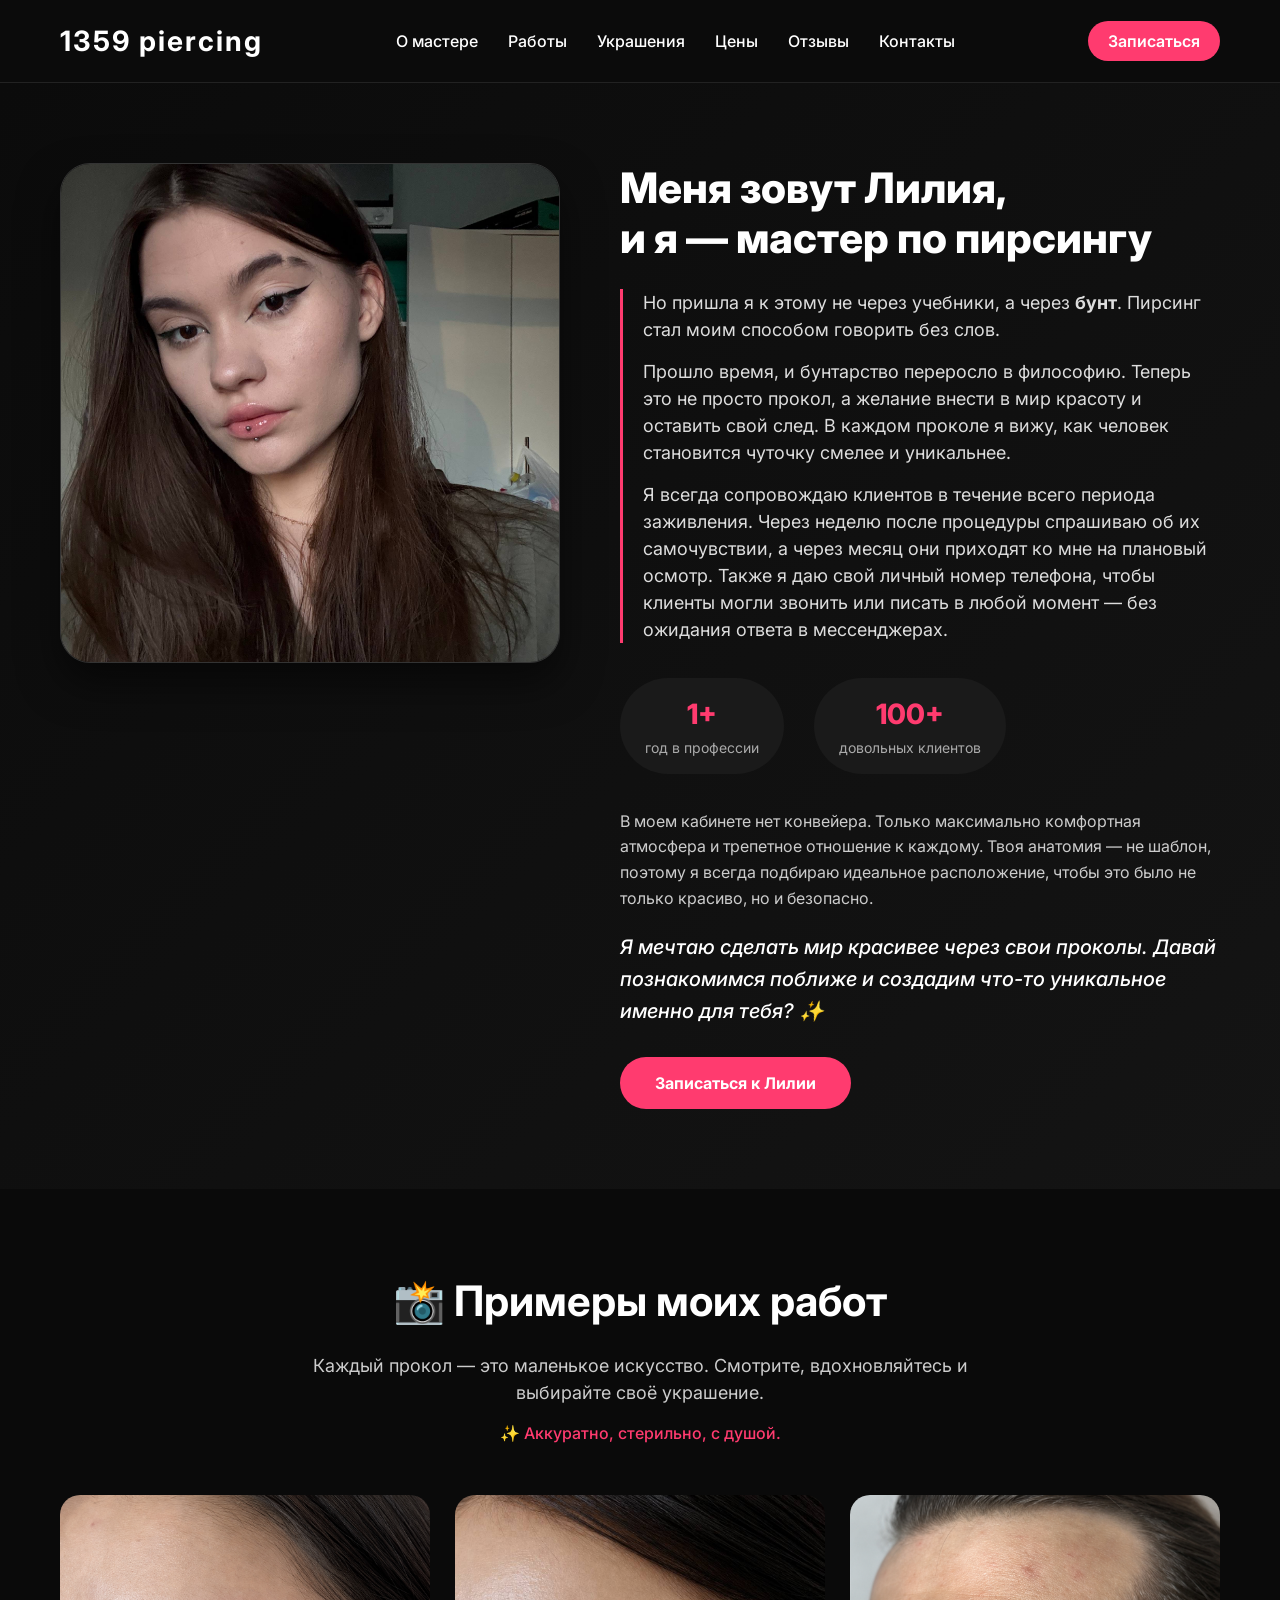
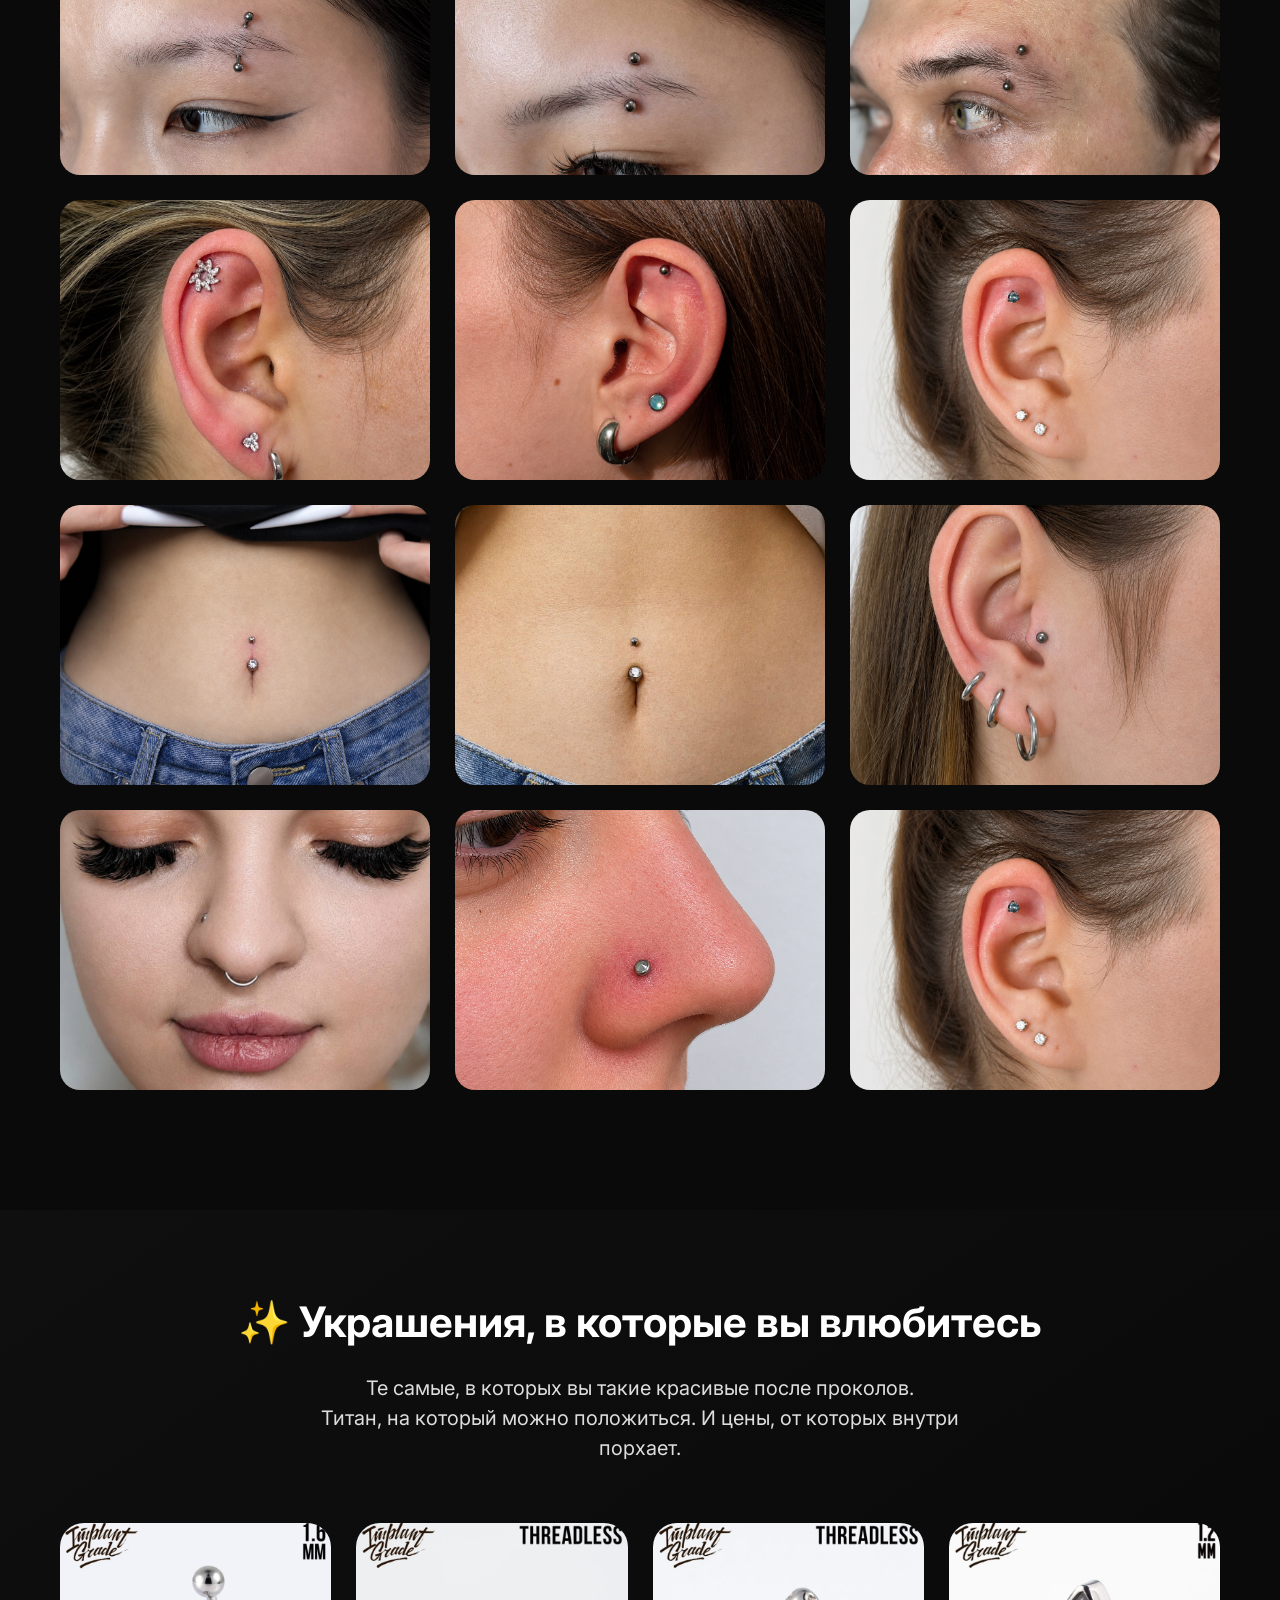
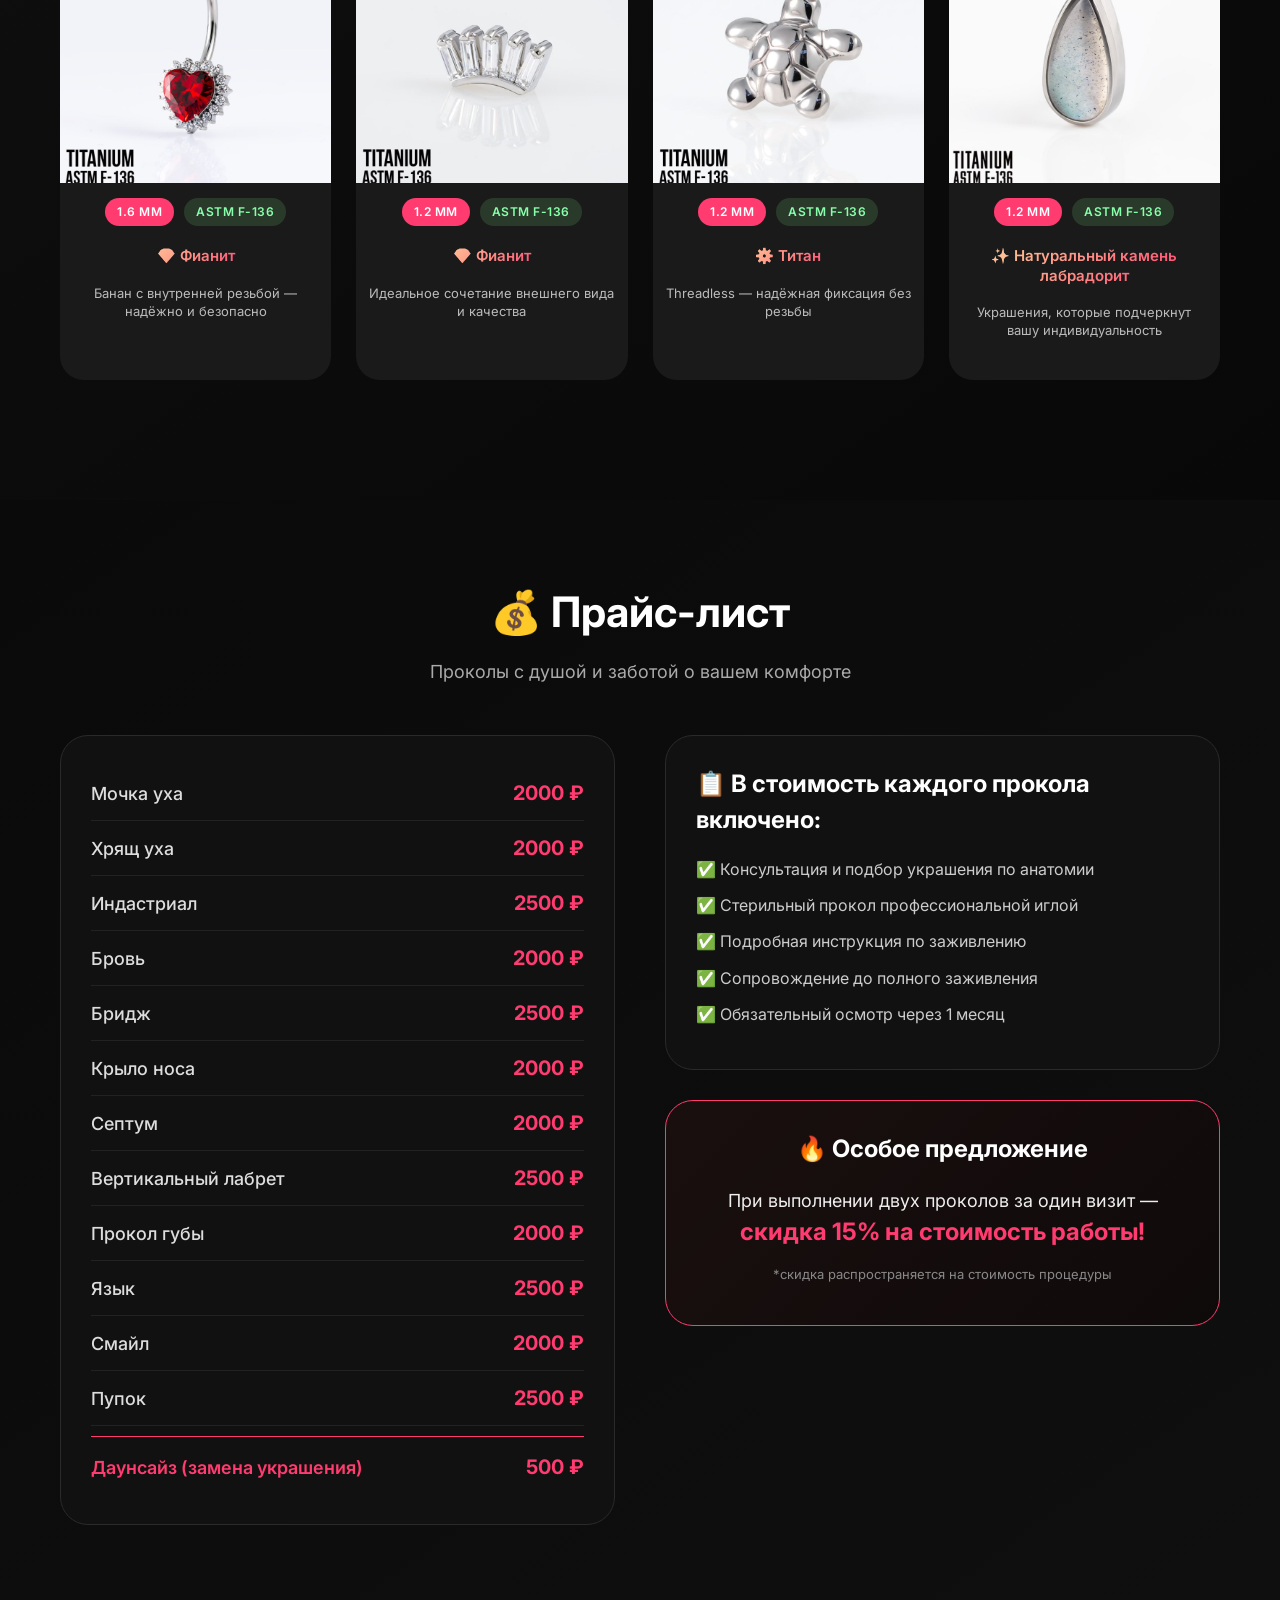
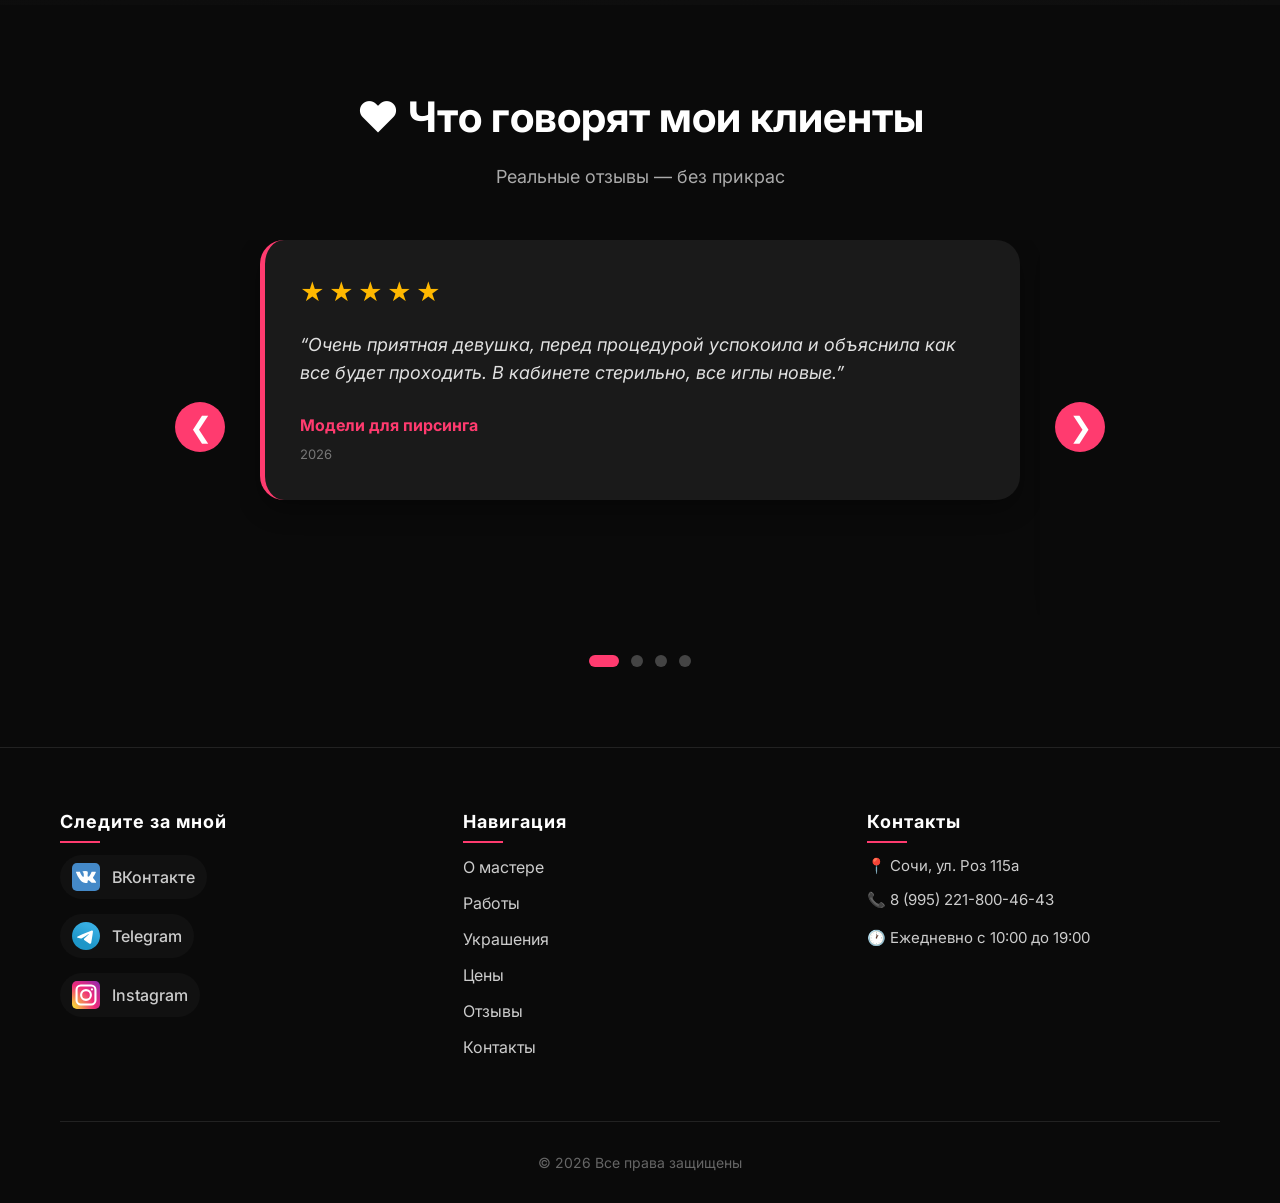
==== commit 4b50f186: "Add files via upload" ====
--- a/piercing-studio/index.html
+++ b/piercing-studio/index.html
@@ -19,11 +19,12 @@
                 <li><a href="#about">О мастере</a></li>
                 <li><a href="#portfolio">Работы</a></li>
                 <li><a href="#jewelry">Украшения</a></li>
+                <li><a href="#prices">Цены</a></li>
                 <li><a href="#reviews">Отзывы</a></li>
                 <li><a href="#contacts">Контакты</a></li>
             </ul>
         </nav>
-        <a href="https://n2174247.yclients.com/" class="btn-small">Записаться</a>
+        <a href="https://n2272107.yclients.com/" class="btn-small">Записаться</a>
     </div>
 </header>
 
@@ -63,7 +64,7 @@
                     <p class="dream-quote">Я мечтаю сделать мир красивее через свои проколы. Давай познакомимся поближе и создадим что-то уникальное именно для тебя? ✨</p>
                 </div>
 
-                <a href="https://n2174247.yclients.com/" class="btn-primary">Записаться к Лилии</a>
+                <a href="https://n2272107.yclients.com/" class="btn-primary">Записаться к Лилии</a>
             </div>
         </div>
     </div>
@@ -84,7 +85,7 @@
     </div>
 </section>
 
-<!-- УКРАШЕНИЯ - ВИТРИНА -->
+<!-- УКРАШЕНИЯ - ВИТРИНА (4 карточки) -->
 <section id="jewelry" class="jewelry-showcase">
     <div class="container">
         <div class="jewelry-header">
@@ -93,52 +94,153 @@
         </div>
 
         <div class="jewelry-grid">
-            <!-- Карточка украшения 1 -->
+        <!-- Карточка 1 (1.6 MM) -->
             <div class="jewelry-card">
                 <div class="jewelry-image">
-                    <img src="images/jewelry1.jpg" alt="Титановое украшение для пирсинга">
+                    <img src="images/jewelry1.jpg" alt="Титановое украшение 1.6 мм">
                 </div>
                 <div class="jewelry-specs">
-                    <div class="spec-badge">1.2 MM</div>
-                    <div class="spec-badge titanium">TITANIUM</div>
-                    <div class="spec-badge standard">ASTM F-136</div>
-                </div>
-                <p class="jewelry-desc">Имплантационный титан — безопасно, надёжно, не вызывает аллергии</p>
-            </div>
-
-            <!-- Карточка украшения 2 -->
-            <div class="jewelry-card">
-                <div class="jewelry-image">
-                    <img src="images/jewelry2.jpg" alt="Титановое украшение для пирсинга">
-                </div>
-                <div class="jewelry-specs">
-                    <div class="spec-badge">1.2 MM</div>
-                    <div class="spec-badge titanium">TITANIUM</div>
-                    <div class="spec-badge standard">ASTM F-136</div>
-                </div>
-                <p class="jewelry-desc">Идеальное сочетание внешнего вида и качества от лучших производителей</p>
-            </div>
-
-            <!-- Карточка украшения 3 -->
-            <div class="jewelry-card">
-                <div class="jewelry-image">
-                    <img src="images/jewelry3.jpg" alt="Титановое украшение для пирсинга">
-                </div>
-                <div class="jewelry-specs">
-                    <div class="spec-badge">1.2 MM</div>
-                    <div class="spec-badge titanium">TITANIUM</div>
-                    <div class="spec-badge standard">ASTM F-136</div>
-                </div>
-                <p class="jewelry-desc">Украшения, которые подчеркнут вашу индивидуальность</p>
-            </div>
-        </div>
-
-        <!-- Партнёрская рекомендация (без акцента на салоны) -->
-        <div class="partner-block">
-            <p>💎 Понравились украшения? Такие же и многие другие модели</p>
-            <a href="https://piercing-optom.ru/?ysclid=mp2fx79ghh282216793" target="_blank" rel="noopener noreferrer" class="partner-link">
-                🔥 можно заказать оптом на сайте «Пирсинг-оптом.ру»
-            </a>
+                    <div class="spec-row">
+                        <span class="spec-badge size">1.6 MM</span>
+                        <span class="spec-badge standard">ASTM F-136</span>
+                    </div>
+                    <div class="spec-stone">💎 Фианит</div>
+                </div>
+                <p class="jewelry-desc">Банан с внутренней резьбой — надёжно и безопасно</p>
+            </div>
+
+        <!-- Карточка 2 (1.2 MM) -->
+        <div class="jewelry-card">
+            <div class="jewelry-image">
+                <img src="images/jewelry2.jpg" alt="Титановое украшение 1.2 мм">
+            </div>
+            <div class="jewelry-specs">
+                <div class="spec-row">
+                    <span class="spec-badge size">1.2 MM</span>
+                    <span class="spec-badge standard">ASTM F-136</span>
+                </div>
+                <div class="spec-stone">💎 Фианит</div>
+            </div>
+            <p class="jewelry-desc">Идеальное сочетание внешнего вида и качества</p>
+        </div>
+
+        <!-- Карточка 3 (Threadless) -->
+        <div class="jewelry-card">
+            <div class="jewelry-image">
+                <img src="images/jewelry3.jpg" alt="Титановое украшение Threadless">
+            </div>
+            <div class="jewelry-specs">
+                <div class="spec-row">
+                    <span class="spec-badge size">1.2 MM</span>
+                    <span class="spec-badge standard">ASTM F-136</span>
+                </div>
+                <div class="spec-stone">⚙️ Титан</div>
+            </div>
+            <p class="jewelry-desc">Threadless — надёжная фиксация без резьбы</p>
+        </div>
+
+        <!-- Карточка 4 -->
+        <div class="jewelry-card">
+            <div class="jewelry-image">
+                <img src="images/jewelry4.jpg" alt="Титановое украшение 1.2 мм">
+            </div>
+            <div class="jewelry-specs">
+                <div class="spec-row">
+                    <span class="spec-badge size">1.2 MM</span>
+                    <span class="spec-badge standard">ASTM F-136</span>
+                </div>
+                <div class="spec-stone">✨ Натуральный камень<br>лабрадорит</div>
+            </div>
+            <p class="jewelry-desc">Украшения, которые подчеркнут вашу индивидуальность</p>
+        </div>
+    </div>
+</div>
+</section>
+
+<!-- ПРАЙС-ЛИСТ -->
+<section id="prices" class="prices-section">
+    <div class="container">
+        <div class="prices-header">
+            <h2>💰 Прайс-лист</h2>
+            <p class="prices-subtitle">Проколы с душой и заботой о вашем комфорте</p>
+        </div>
+
+        <div class="prices-grid">
+            <!-- Левая колонка: список услуг -->
+            <div class="services-list">
+                <div class="service-item">
+                    <span class="service-name">Мочка уха</span>
+                    <span class="service-price">2000 ₽</span>
+                </div>
+                <div class="service-item">
+                    <span class="service-name">Хрящ уха</span>
+                    <span class="service-price">2000 ₽</span>
+                </div>
+                <div class="service-item">
+                    <span class="service-name">Индастриал</span>
+                    <span class="service-price">2500 ₽</span>
+                </div>
+                <div class="service-item">
+                    <span class="service-name">Бровь</span>
+                    <span class="service-price">2000 ₽</span>
+                </div>
+                <div class="service-item">
+                    <span class="service-name">Бридж</span>
+                    <span class="service-price">2500 ₽</span>
+                </div>
+                <div class="service-item">
+                    <span class="service-name">Крыло носа</span>
+                    <span class="service-price">2000 ₽</span>
+                </div>
+                <div class="service-item">
+                    <span class="service-name">Септум</span>
+                    <span class="service-price">2000 ₽</span>
+                </div>
+                <div class="service-item">
+                    <span class="service-name">Вертикальный лабрет</span>
+                    <span class="service-price">2500 ₽</span>
+                </div>
+                <div class="service-item">
+                    <span class="service-name">Прокол губы</span>
+                    <span class="service-price">2000 ₽</span>
+                </div>
+                <div class="service-item">
+                    <span class="service-name">Язык</span>
+                    <span class="service-price">2500 ₽</span>
+                </div>
+                <div class="service-item">
+                    <span class="service-name">Смайл</span>
+                    <span class="service-price">2000 ₽</span>
+                </div>
+                <div class="service-item">
+                    <span class="service-name">Пупок</span>
+                    <span class="service-price">2500 ₽</span>
+                </div>
+                <div class="service-item highlight">
+                    <span class="service-name">Даунсайз (замена украшения)</span>
+                    <span class="service-price">500 ₽</span>
+                </div>
+            </div>
+
+            <!-- Правая колонка: что включено + акция -->
+            <div class="prices-info">
+                <div class="info-card">
+                    <h3>📋 В стоимость каждого прокола включено:</h3>
+                    <ul>
+                        <li>✅ Консультация и подбор украшения по анатомии</li>
+                        <li>✅ Стерильный прокол профессиональной иглой</li>
+                        <li>✅ Подробная инструкция по заживлению</li>
+                        <li>✅ Сопровождение до полного заживления</li>
+                        <li>✅ Обязательный осмотр через 1 месяц</li>
+                    </ul>
+                </div>
+
+                <div class="discount-card">
+                    <h3>🔥 Особое предложение</h3>
+                    <p>При выполнении двух проколов за один визит —<br><strong>скидка 15% на стоимость работы!</strong></p>
+                    <p class="discount-note">*скидка распространяется на стоимость процедуры</p>
+                </div>
+            </div>
         </div>
     </div>
 </section>
@@ -195,6 +297,7 @@
                     <li><a href="#about">О мастере</a></li>
                     <li><a href="#portfolio">Работы</a></li>
                     <li><a href="#jewelry">Украшения</a></li>
+                    <li><a href="#prices">Цены</a></li>
                     <li><a href="#reviews">Отзывы</a></li>
                     <li><a href="#contacts">Контакты</a></li>
                 </ul>
--- a/piercing-studio/css/style.css
+++ b/piercing-studio/css/style.css
@@ -238,9 +238,9 @@
 }
 .jewelry-grid {
     display: grid;
-    grid-template-columns: repeat(3, 1fr);
-    gap: 30px;
-    margin-bottom: 60px;
+    grid-template-columns: repeat(4, 1fr);
+    gap: 25px;
+    margin: 40px 0;
 }
 .jewelry-card {
     background: #1a1a1a;
@@ -269,36 +269,61 @@
 .jewelry-card:hover .jewelry-image img {
     transform: scale(1.05);
 }
+/* Новые стили для карточек украшений */
 .jewelry-specs {
     display: flex;
+    flex-direction: column;
+    align-items: center;
+    gap: 12px;
+    margin: 15px 15px 10px;
+}
+
+.spec-row {
+    display: flex;
     justify-content: center;
-    gap: 12px;
-    margin: 20px 15px 15px;
+    gap: 10px;
     flex-wrap: wrap;
 }
+
 .spec-badge {
     background: #2a2a2a;
-    padding: 6px 14px;
+    padding: 5px 12px;
     border-radius: 30px;
-    font-size: 13px;
+    font-size: 12px;
     font-weight: 600;
     letter-spacing: 0.5px;
     color: #ccc;
 }
-.spec-badge.titanium {
-    background: #2a2a4a;
-    color: #88aaff;
-    border: 1px solid #3a3a6a;
-}
+
+.spec-badge.size {
+    background: #ff3b6f;
+    color: white;
+}
+
 .spec-badge.standard {
     background: #2a3a2a;
     color: #88ffaa;
 }
+
+.spec-stone {
+    font-size: 15px;
+    font-weight: 600;
+    background: linear-gradient(135deg, #ffd89b, #ff3b6f);
+    -webkit-background-clip: text;
+    background-clip: text;
+    color: transparent;
+    padding: 8px 16px;
+    border-radius: 40px;
+    text-align: center;
+    line-height: 1.3;
+}
+
 .jewelry-desc {
-    font-size: 15px;
+    font-size: 13px;
     color: #bbb;
-    padding: 0 15px 10px;
+    padding: 0 12px 15px;
     line-height: 1.4;
+    text-align: center;
 }
 .partner-block {
     text-align: center;
@@ -548,6 +573,175 @@
     color: #666;
 }
 
+/* ===== ПРАЙС-ЛИСТ ===== */
+.prices-section {
+    padding: 80px 0;
+    background: linear-gradient(145deg, #0a0a0a, #0f0f0f);
+}
+
+.prices-header {
+    text-align: center;
+    margin-bottom: 50px;
+}
+
+.prices-section h2 {
+    font-size: 42px;
+    margin-bottom: 15px;
+}
+
+.prices-subtitle {
+    font-size: 18px;
+    color: #aaa;
+}
+
+.prices-grid {
+    display: grid;
+    grid-template-columns: 1fr 1fr;
+    gap: 50px;
+    align-items: start;
+}
+
+/* Левая колонка — список услуг */
+.services-list {
+    background: #111;
+    border-radius: 28px;
+    padding: 30px;
+    border: 1px solid #2a2a2a;
+}
+
+.service-item {
+    display: flex;
+    justify-content: space-between;
+    align-items: baseline;
+    padding: 12px 0;
+    border-bottom: 1px solid #222;
+    transition: 0.2s;
+}
+
+.service-item:last-child {
+    border-bottom: none;
+}
+
+.service-item:hover {
+    transform: translateX(5px);
+}
+
+.service-name {
+    font-size: 18px;
+    font-weight: 500;
+    color: #ddd;
+}
+
+.service-price {
+    font-size: 20px;
+    font-weight: 700;
+    color: #ff3b6f;
+}
+
+.service-item.highlight {
+    margin-top: 10px;
+    padding-top: 15px;
+    border-top: 1px solid #ff3b6f;
+    border-bottom: none;
+}
+
+.service-item.highlight .service-name {
+    color: #ff3b6f;
+    font-weight: 600;
+}
+
+/* Правая колонка — информация */
+.prices-info {
+    display: flex;
+    flex-direction: column;
+    gap: 30px;
+}
+
+.info-card, .discount-card {
+    background: #111;
+    border-radius: 28px;
+    padding: 30px;
+    border: 1px solid #2a2a2a;
+}
+
+.info-card h3, .discount-card h3 {
+    font-size: 24px;
+    margin-bottom: 20px;
+    color: #fff;
+}
+
+.info-card ul {
+    list-style: none;
+    padding: 0;
+}
+
+.info-card li {
+    margin-bottom: 14px;
+    font-size: 16px;
+    color: #ccc;
+    line-height: 1.4;
+}
+
+.discount-card {
+    background: linear-gradient(135deg, #1a0f0f, #0f0a0a);
+    border: 1px solid #ff3b6f;
+    text-align: center;
+}
+
+.discount-card p {
+    font-size: 18px;
+    color: #eee;
+    margin-bottom: 10px;
+    line-height: 1.5;
+}
+
+.discount-card strong {
+    color: #ff3b6f;
+    font-size: 24px;
+}
+
+.discount-note {
+    font-size: 13px !important;
+    color: #888 !important;
+    margin-top: 15px !important;
+}
+
+/* Адаптив для телефонов */
+@media (max-width: 768px) {
+    .prices-section h2 {
+        font-size: 32px;
+    }
+    
+    .prices-grid {
+        grid-template-columns: 1fr;
+        gap: 30px;
+    }
+    
+    .service-name, .service-price {
+        font-size: 16px;
+    }
+    
+    .service-price {
+        font-size: 18px;
+    }
+    
+    .info-card h3, .discount-card h3 {
+        font-size: 20px;
+    }
+    
+    .info-card li {
+        font-size: 14px;
+    }
+    
+    .discount-card p {
+        font-size: 16px;
+    }
+    
+    .discount-card strong {
+        font-size: 20px;
+    }
+}
+
 /* ===== АДАПТИВНОСТЬ ДЛЯ ТЕЛЕФОНОВ ===== */
 @media (max-width: 768px) {
     .menu {
@@ -595,7 +789,7 @@
     }
     
     .jewelry-grid {
-        grid-template-columns: 1fr;
+        grid-template-columns: 1fr;  /* на телефоне — 1 карточка в ряд */
         gap: 25px;
     }
     .jewelry-showcase h2 {
@@ -659,4 +853,35 @@
     .footer-contacts {
         text-align: center;
     }
+}
+
+    @media (max-width: 992px) and (min-width: 769px) {
+    .jewelry-grid {
+        grid-template-columns: repeat(2, 1fr);  /* на планшете — 2 карточки */
+    }
+}
+
+/* Защита от слишком больших фото */
+img {
+    max-width: 100%;
+    height: auto;
+}
+
+.portfolio-item img {
+    max-width: 100%;
+    height: 280px;
+    object-fit: cover;
+}
+
+.jewelry-image img {
+    max-width: 100%;
+    height: 260px;
+    object-fit: cover;
+}
+
+.story-photo img {
+    max-width: 100%;
+    height: auto;
+    max-height: 500px;
+    object-fit: cover;
 }
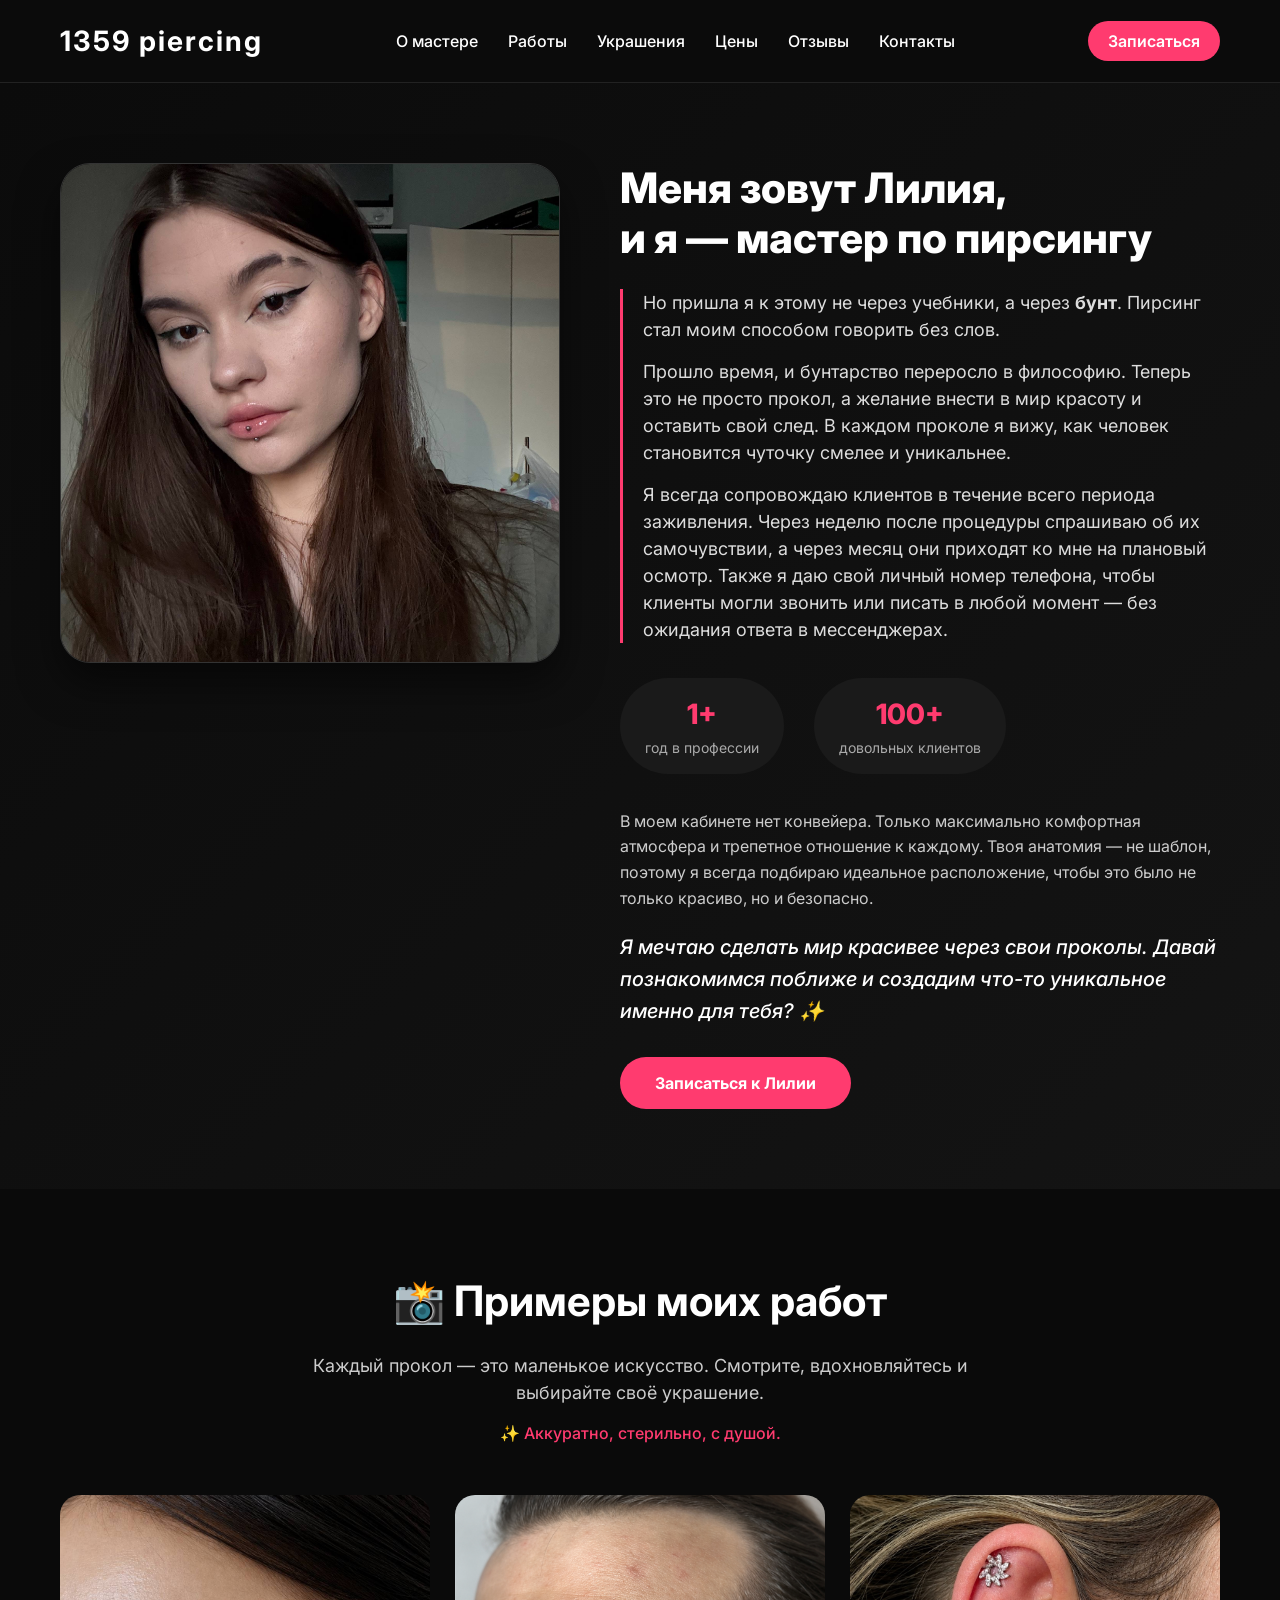
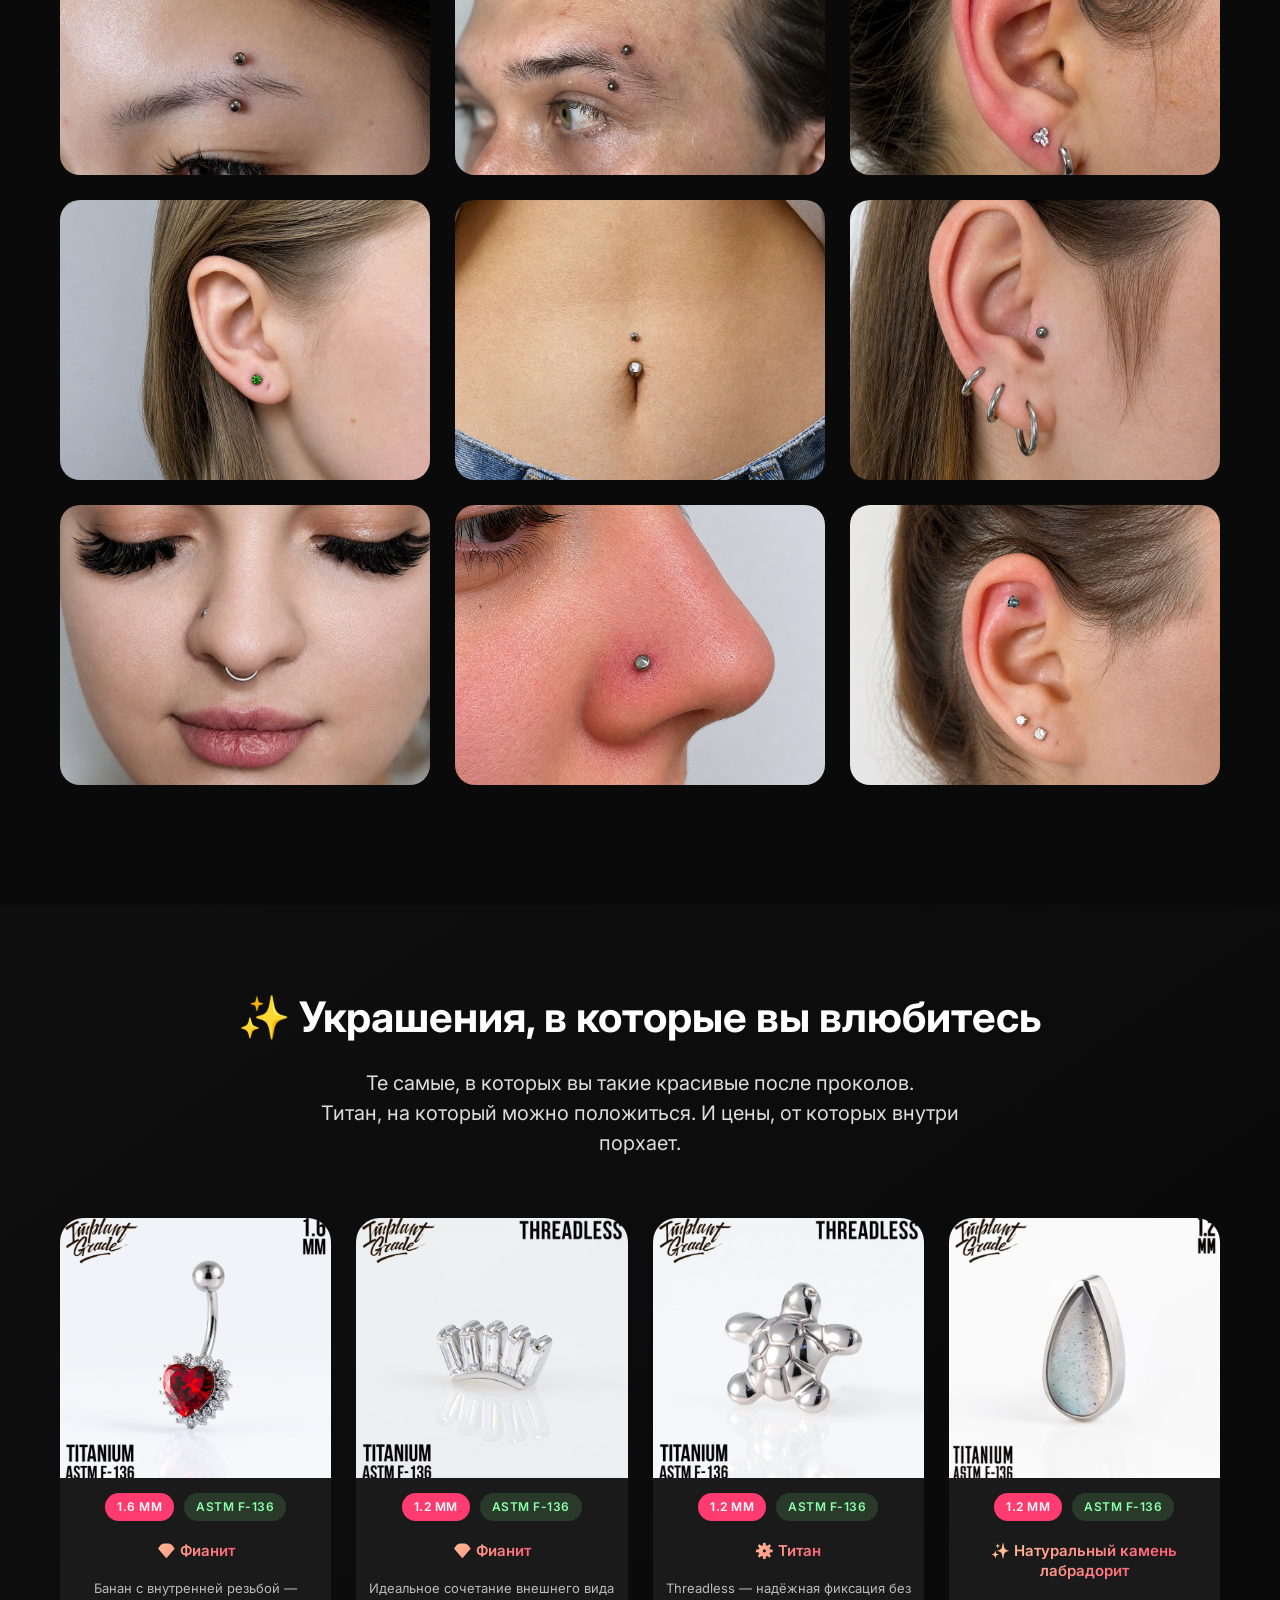
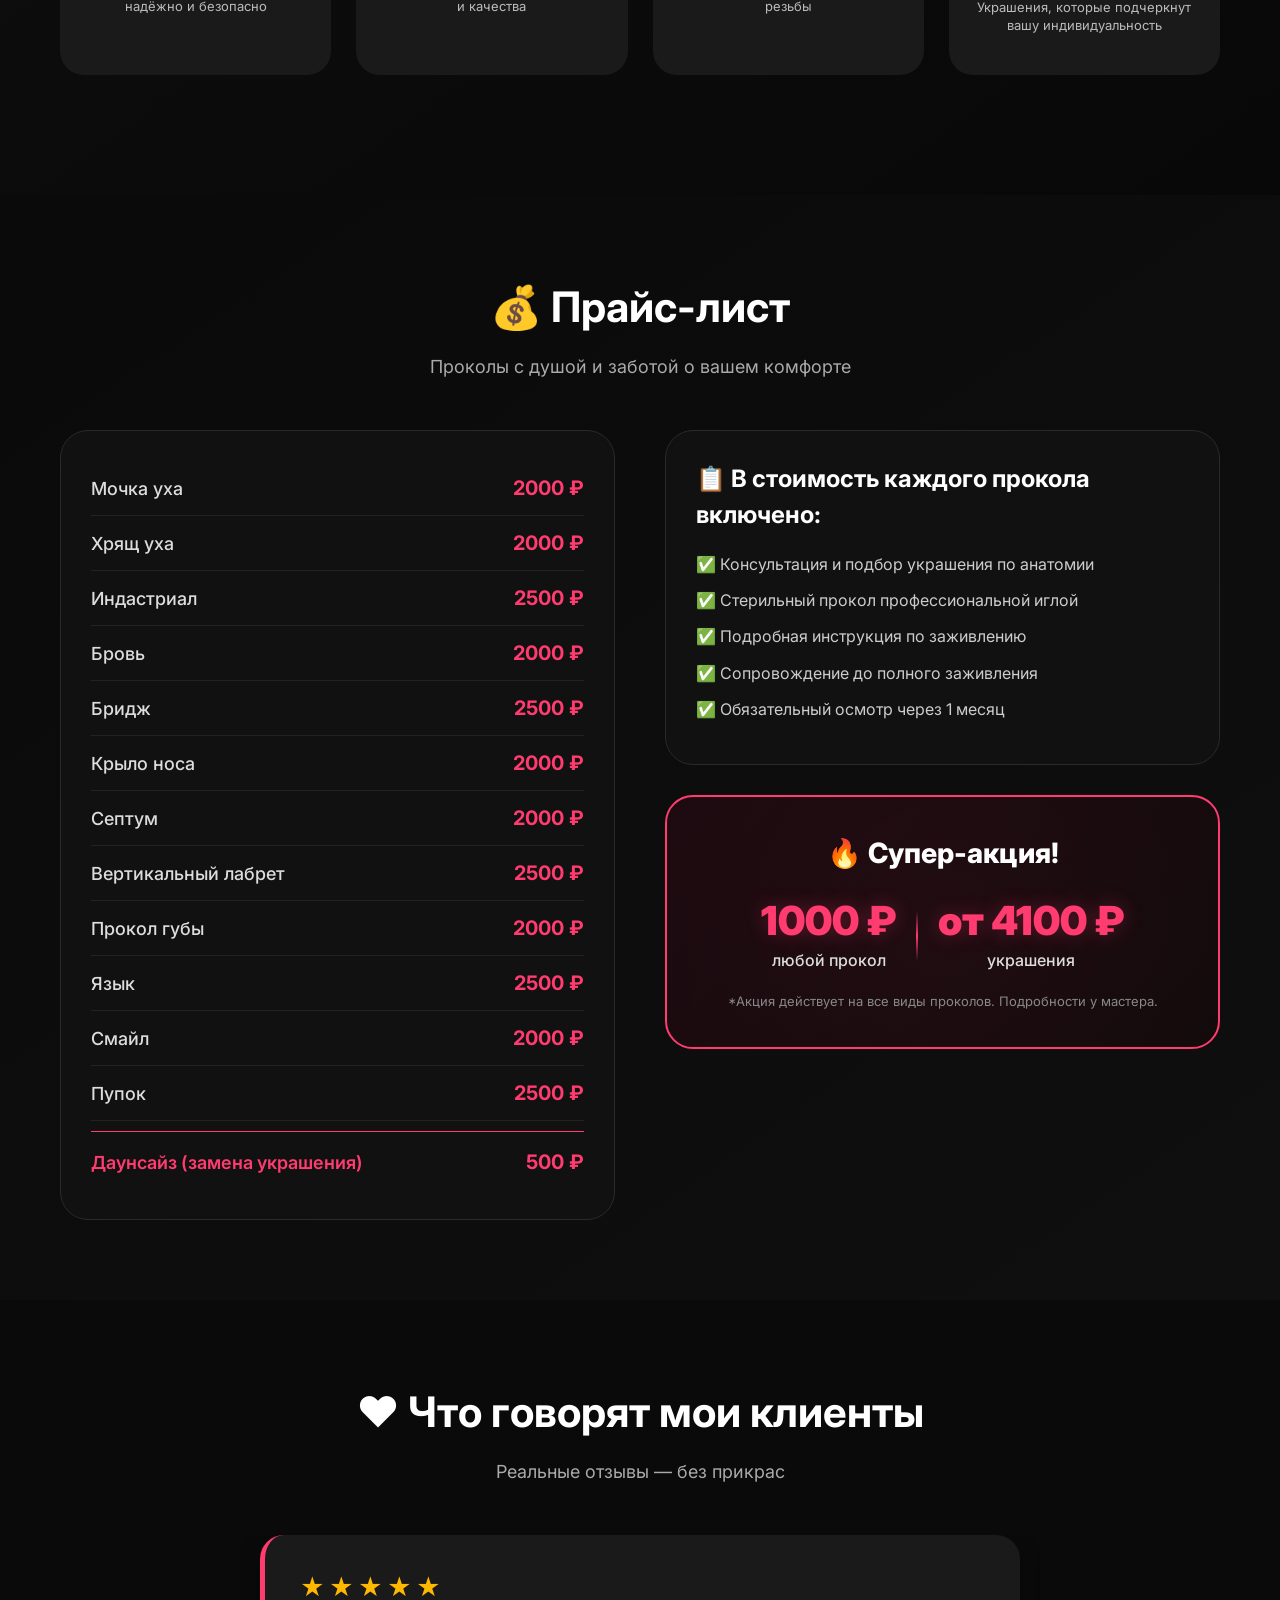
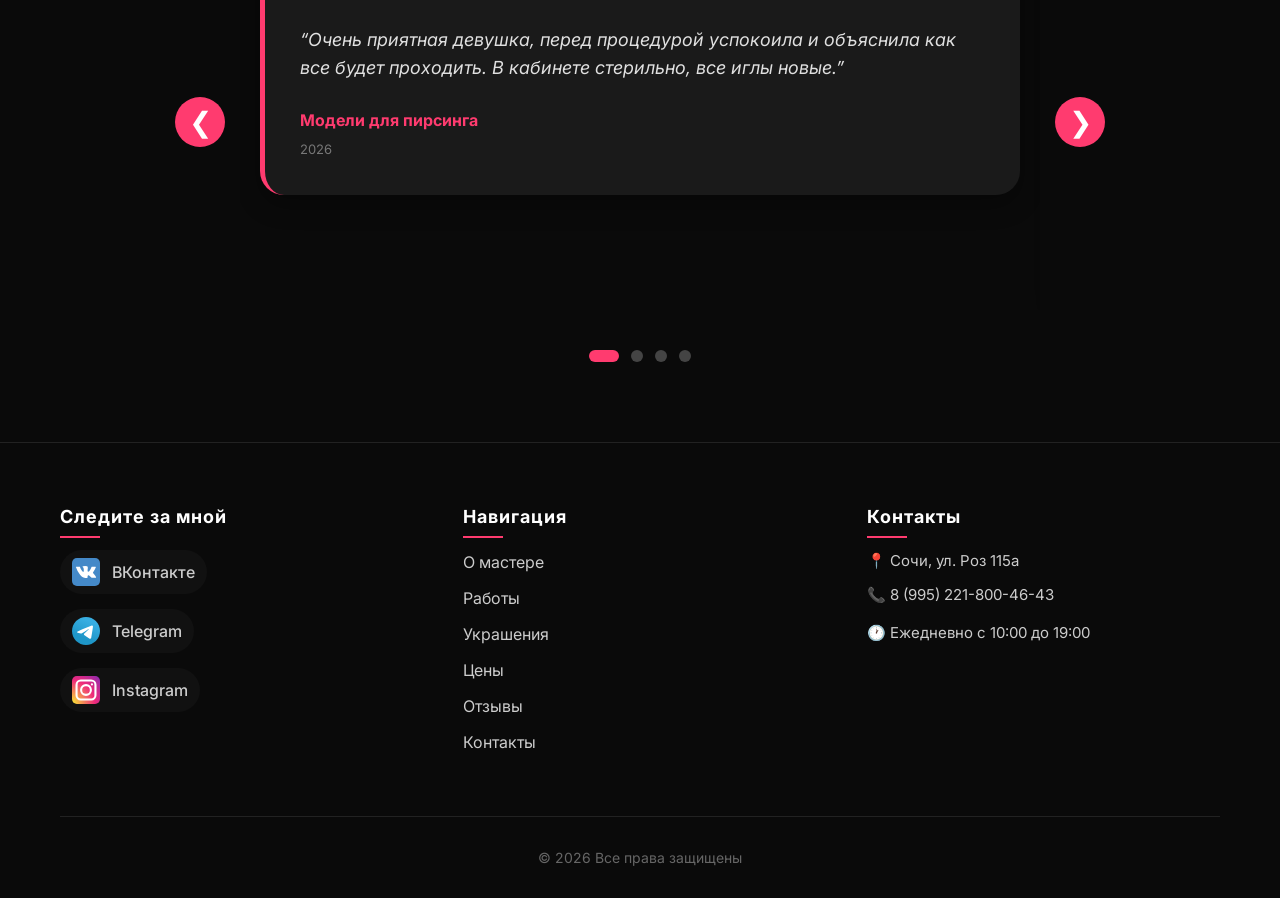
==== commit 84eba404: "Add files via upload" ====
--- a/piercing-studio/index.html
+++ b/piercing-studio/index.html
@@ -235,10 +235,20 @@
                     </ul>
                 </div>
 
-                <div class="discount-card">
-                    <h3>🔥 Особое предложение</h3>
-                    <p>При выполнении двух проколов за один визит —<br><strong>скидка 15% на стоимость работы!</strong></p>
-                    <p class="discount-note">*скидка распространяется на стоимость процедуры</p>
+               <div class="discount-card">
+                    <h3>🔥 Супер-акция!</h3>
+                    <div class="discount-offer">
+                        <div class="discount-item">
+                            <span class="discount-big">1000 ₽</span>
+                            <span class="discount-label">любой прокол</span>
+                        </div>
+                        <div class="discount-divider"></div>
+                        <div class="discount-item">
+                            <span class="discount-big">от 4100 ₽</span>
+                            <span class="discount-label">украшения</span>
+                        </div>
+                    </div>
+                    <p class="discount-note">*Акция действует на все виды проколов. Подробности у мастера.</p>
                 </div>
             </div>
         </div>
--- a/piercing-studio/css/style.css
+++ b/piercing-studio/css/style.css
@@ -682,63 +682,107 @@
     line-height: 1.4;
 }
 
+/* Карточка акции */
 .discount-card {
-    background: linear-gradient(135deg, #1a0f0f, #0f0a0a);
-    border: 1px solid #ff3b6f;
-    text-align: center;
-}
-
-.discount-card p {
-    font-size: 18px;
-    color: #eee;
-    margin-bottom: 10px;
-    line-height: 1.5;
-}
-
-.discount-card strong {
+    background: linear-gradient(135deg, #1a0a0f, #0f0a0a);
+    border: 2px solid #ff3b6f;
+    border-radius: 28px;
+    padding: 35px 30px;
+    text-align: center;
+    position: relative;
+    overflow: hidden;
+}
+
+.discount-card::before {
+    content: '';
+    position: absolute;
+    top: -50%;
+    left: -50%;
+    width: 200%;
+    height: 200%;
+    background: radial-gradient(circle at center, rgba(255, 59, 111, 0.05), transparent 70%);
+    animation: pulseGlow 4s ease-in-out infinite;
+}
+
+@keyframes pulseGlow {
+    0%, 100% { transform: scale(1); opacity: 0.5; }
+    50% { transform: scale(1.1); opacity: 1; }
+}
+
+.discount-card h3 {
+    font-size: 28px;
+    font-weight: 800;
+    color: #fff;
+    margin-bottom: 25px;
+    position: relative;
+    z-index: 1;
+}
+
+.discount-offer {
+    display: flex;
+    align-items: center;
+    justify-content: center;
+    gap: 20px;
+    flex-wrap: wrap;
+    position: relative;
+    z-index: 1;
+}
+
+.discount-item {
+    display: flex;
+    flex-direction: column;
+    align-items: center;
+}
+
+.discount-big {
+    font-size: 40px;
+    font-weight: 900;
     color: #ff3b6f;
-    font-size: 24px;
+    line-height: 1.1;
+    text-shadow: 0 0 20px rgba(255, 59, 111, 0.3);
+}
+
+.discount-label {
+    font-size: 16px;
+    color: #ddd;
+    margin-top: 5px;
+    font-weight: 500;
+}
+
+.discount-divider {
+    width: 2px;
+    height: 50px;
+    background: linear-gradient(to bottom, transparent, #ff3b6f, transparent);
 }
 
 .discount-note {
     font-size: 13px !important;
     color: #888 !important;
-    margin-top: 15px !important;
+    margin-top: 20px !important;
+    position: relative;
+    z-index: 1;
 }
 
 /* Адаптив для телефонов */
 @media (max-width: 768px) {
-    .prices-section h2 {
+    .discount-card {
+        padding: 25px 20px;
+    }
+    
+    .discount-card h3 {
+        font-size: 22px;
+    }
+    
+    .discount-big {
         font-size: 32px;
     }
     
-    .prices-grid {
-        grid-template-columns: 1fr;
-        gap: 30px;
-    }
-    
-    .service-name, .service-price {
-        font-size: 16px;
-    }
-    
-    .service-price {
-        font-size: 18px;
-    }
-    
-    .info-card h3, .discount-card h3 {
-        font-size: 20px;
-    }
-    
-    .info-card li {
-        font-size: 14px;
-    }
-    
-    .discount-card p {
-        font-size: 16px;
-    }
-    
-    .discount-card strong {
-        font-size: 20px;
+    .discount-offer {
+        gap: 15px;
+    }
+    
+    .discount-divider {
+        height: 40px;
     }
 }
 
@@ -858,6 +902,89 @@
     @media (max-width: 992px) and (min-width: 769px) {
     .jewelry-grid {
         grid-template-columns: repeat(2, 1fr);  /* на планшете — 2 карточки */
+    }
+}
+
+
+/* ===== ДЛЯ ОЧЕНЬ МАЛЕНЬКИХ ЭКРАНОВ (до 400px) ===== */
+@media (max-width: 400px) {
+    .discount-card {
+        padding: 20px 12px;
+    }
+    
+    .discount-card h3 {
+        font-size: 17px;
+    }
+    
+    .discount-big {
+        font-size: 22px;
+    }
+    
+    .discount-label {
+        font-size: 11px;
+    }
+    
+    .discount-divider {
+        height: 30px;
+    }
+    
+    .discount-offer {
+        gap: 8px;
+    }
+}
+
+/* ===== АДАПТИВ ДЛЯ ПРАЙС-ЛИСТА ===== */
+@media (max-width: 768px) {
+    .prices-section h2 {
+        font-size: 32px;
+    }
+    
+    .prices-grid {
+        grid-template-columns: 1fr;
+        gap: 30px;
+    }
+    
+    /* Список услуг — делаем компактным */
+    .services-list {
+        padding: 20px 15px;
+    }
+    
+    .service-item {
+        display: flex;
+        justify-content: space-between;
+        align-items: center;
+        padding: 10px 0;
+        gap: 10px;
+    }
+    
+    .service-name {
+        font-size: 15px;
+        font-weight: 500;
+        color: #ddd;
+        flex: 1;
+        min-width: 0;
+        word-break: break-word;
+    }
+    
+    .service-price {
+        font-size: 16px;
+        font-weight: 700;
+        color: #ff3b6f;
+        white-space: nowrap;
+        flex-shrink: 0;
+    }
+    
+    /* Инфо-карточки */
+    .info-card, .discount-card {
+        padding: 20px;
+    }
+    
+    .info-card h3, .discount-card h3 {
+        font-size: 20px;
+    }
+    
+    .info-card li {
+        font-size: 14px;
     }
 }
 
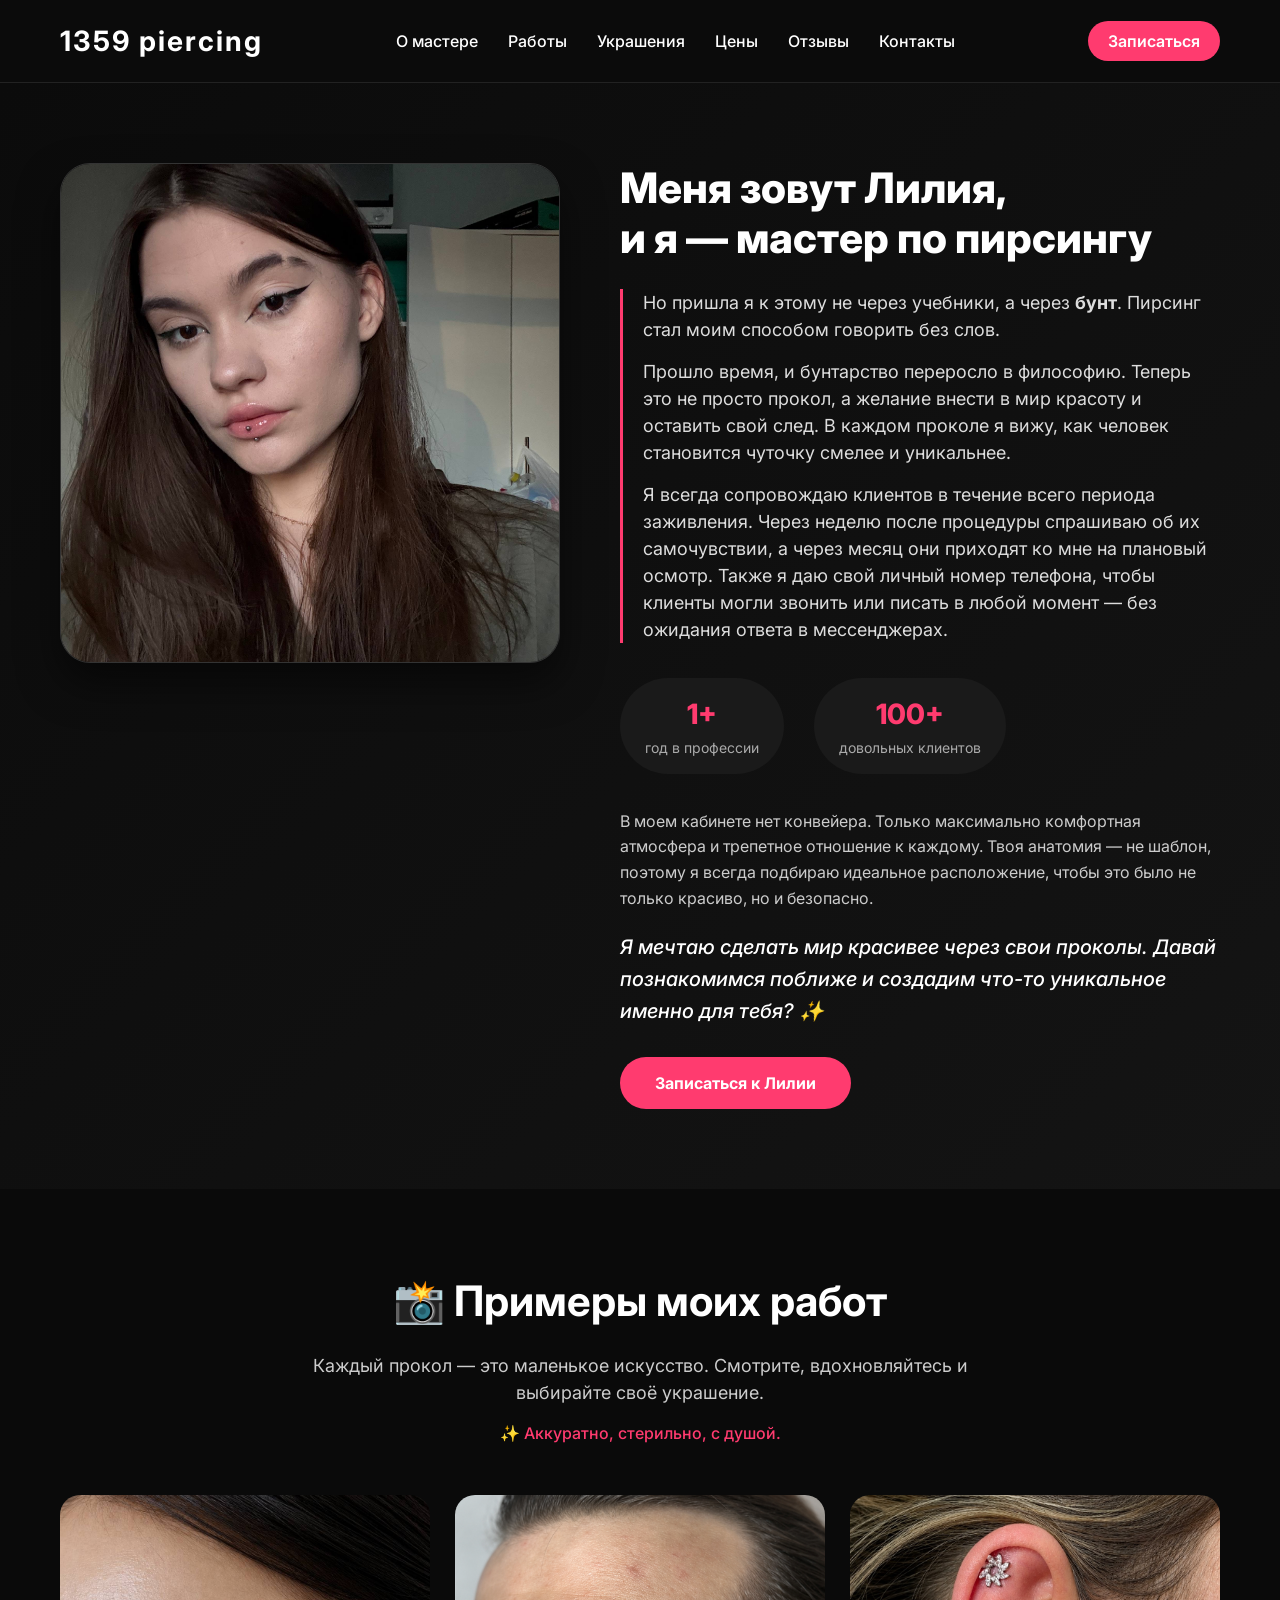
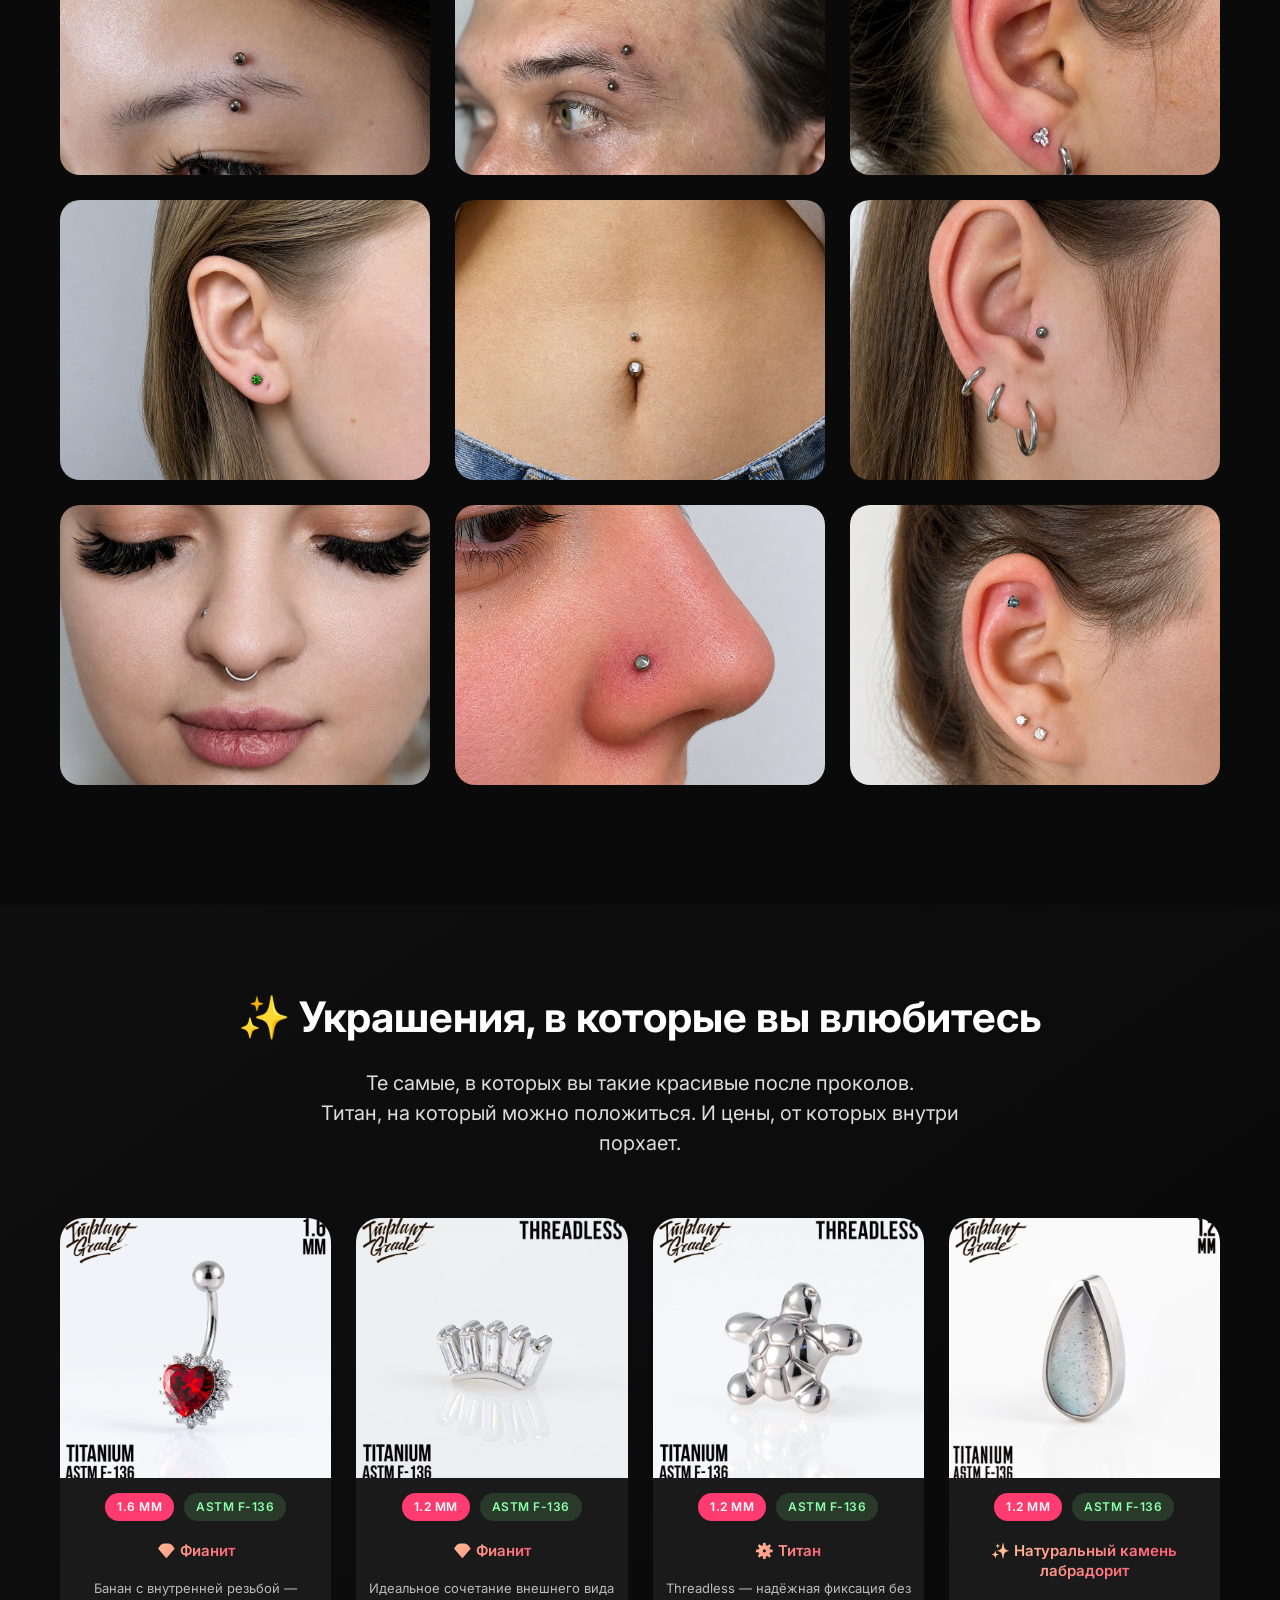
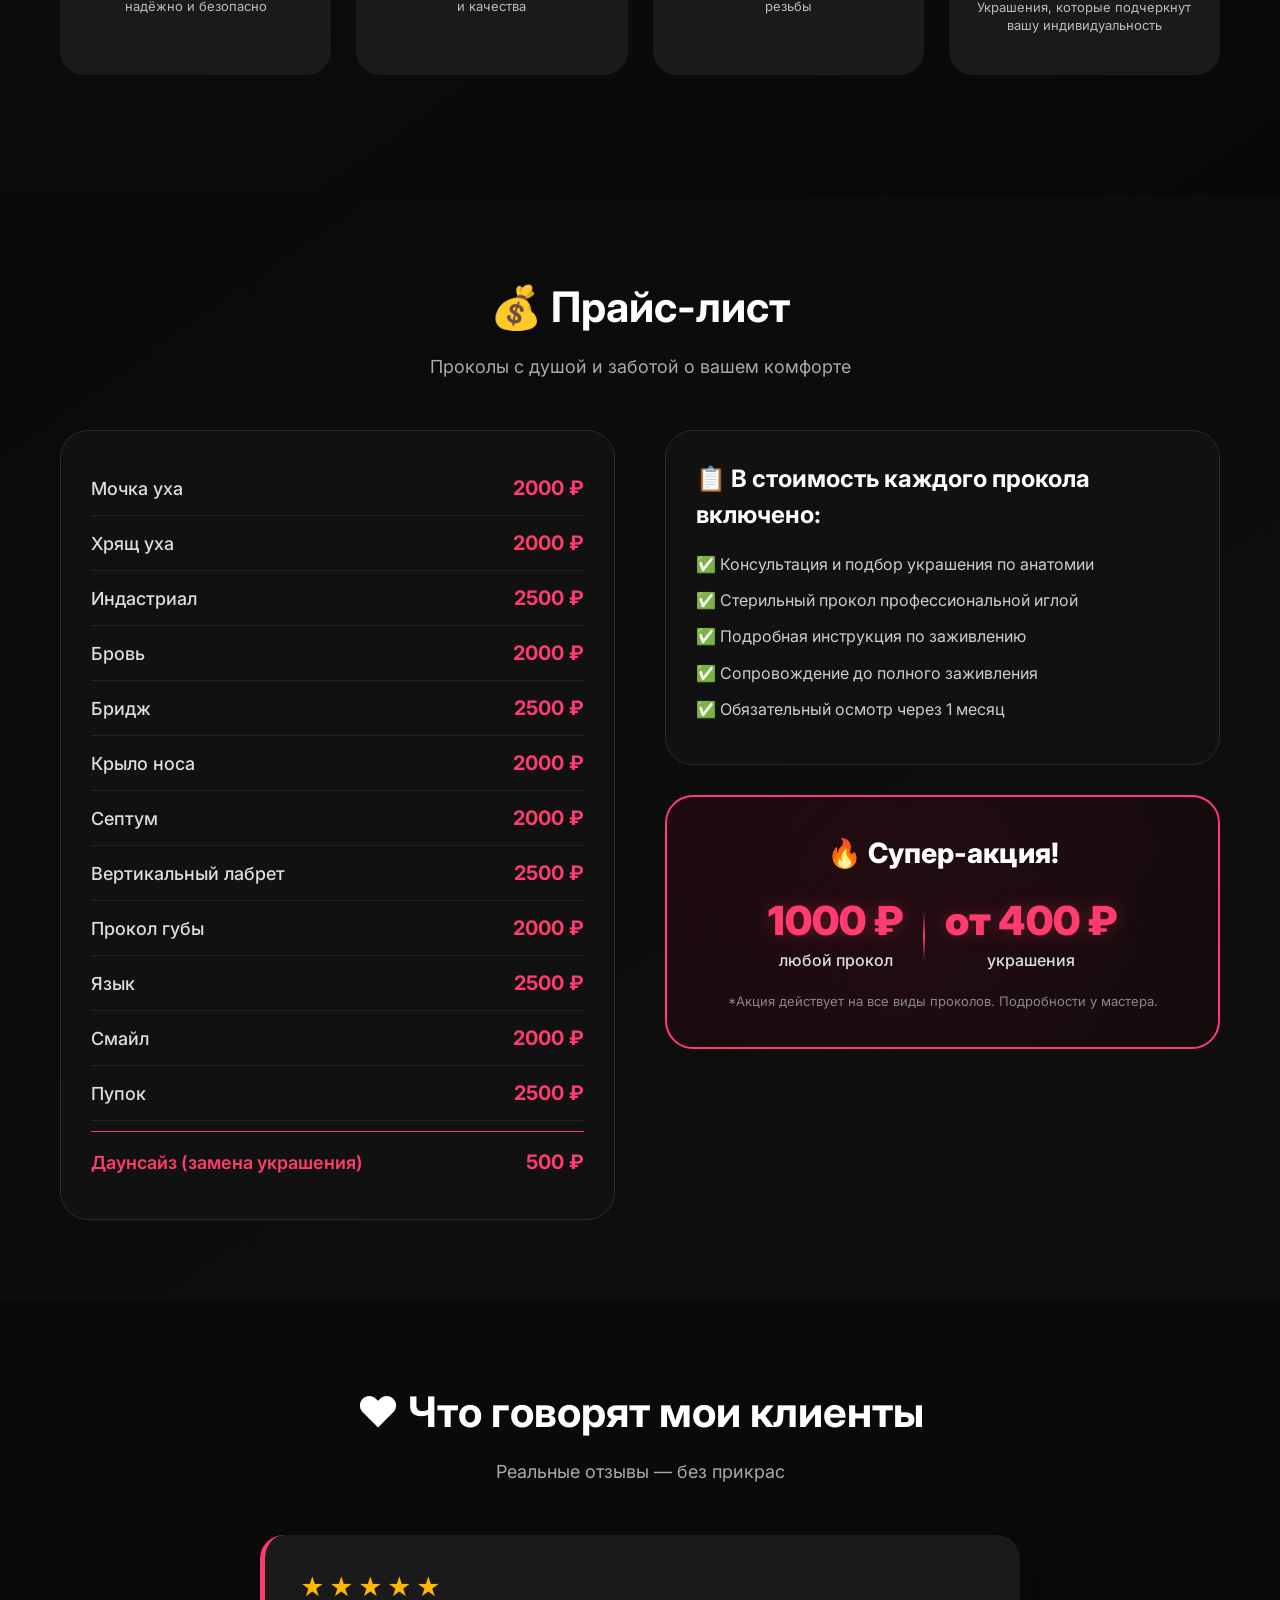
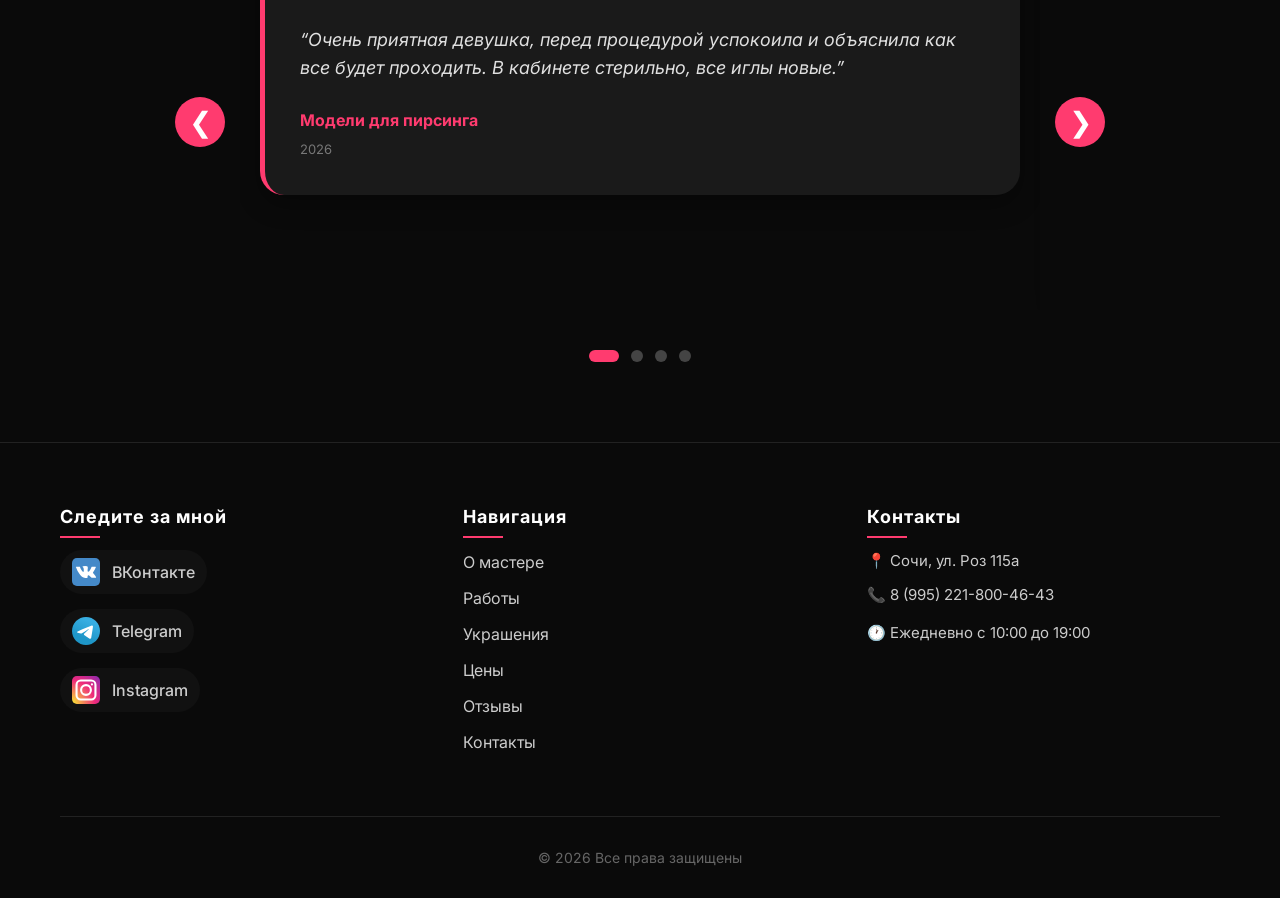
==== commit 34831e3d: "Add files via upload" ====
--- a/piercing-studio/index.html
+++ b/piercing-studio/index.html
@@ -244,7 +244,7 @@
                         </div>
                         <div class="discount-divider"></div>
                         <div class="discount-item">
-                            <span class="discount-big">от 4100 ₽</span>
+                            <span class="discount-big">от 400 ₽</span>
                             <span class="discount-label">украшения</span>
                         </div>
                     </div>
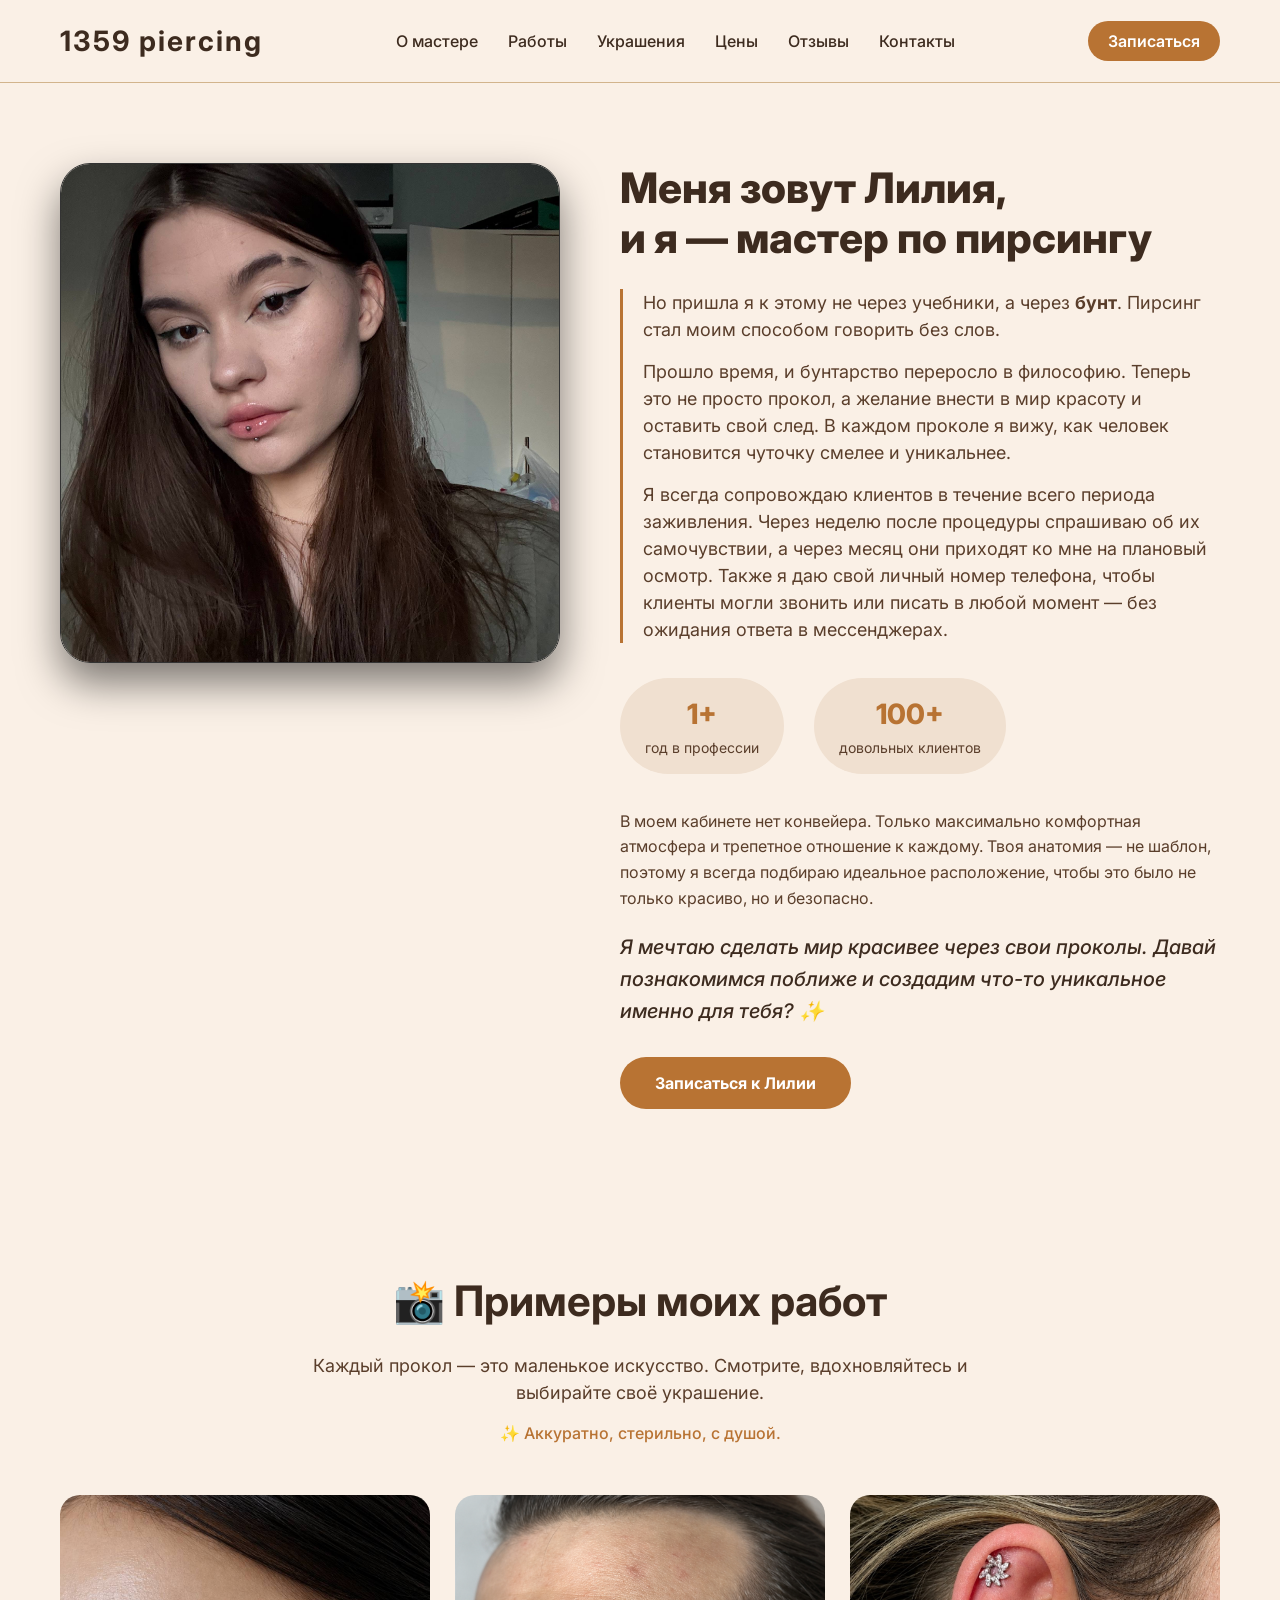
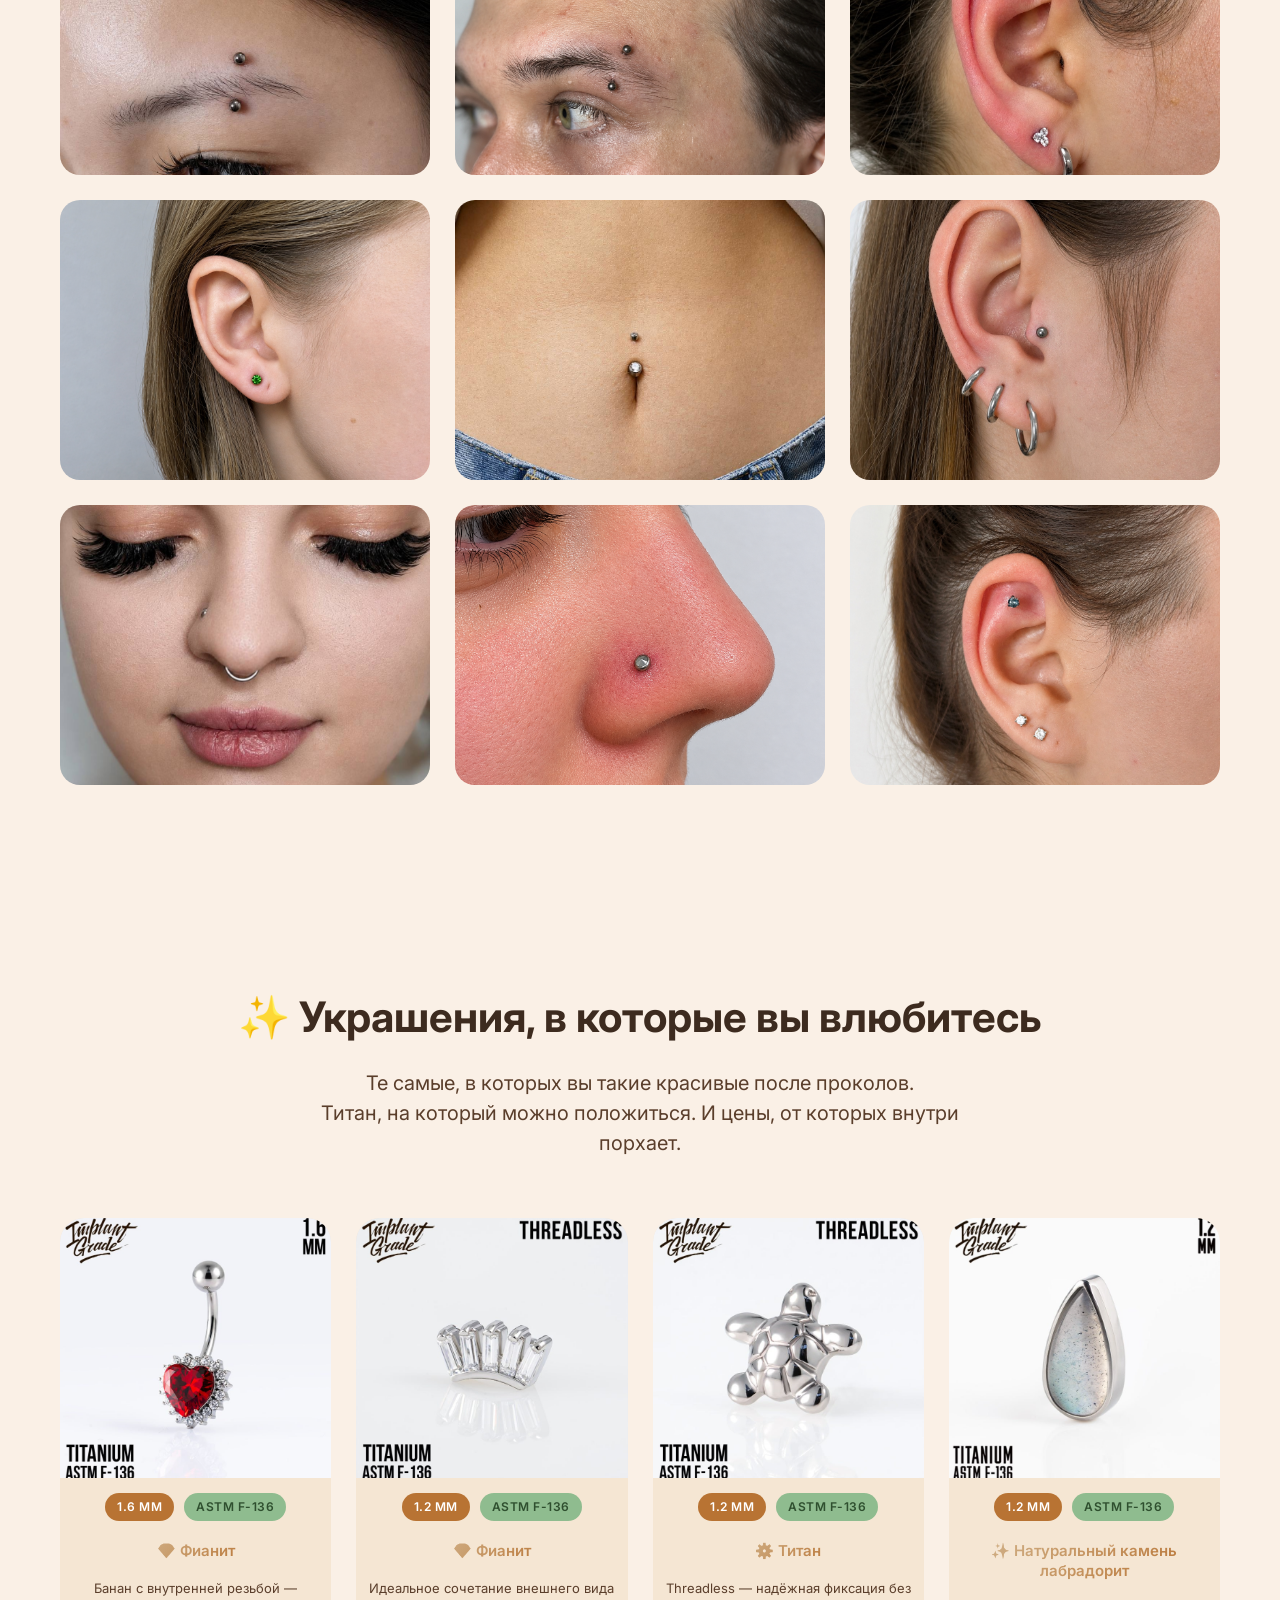
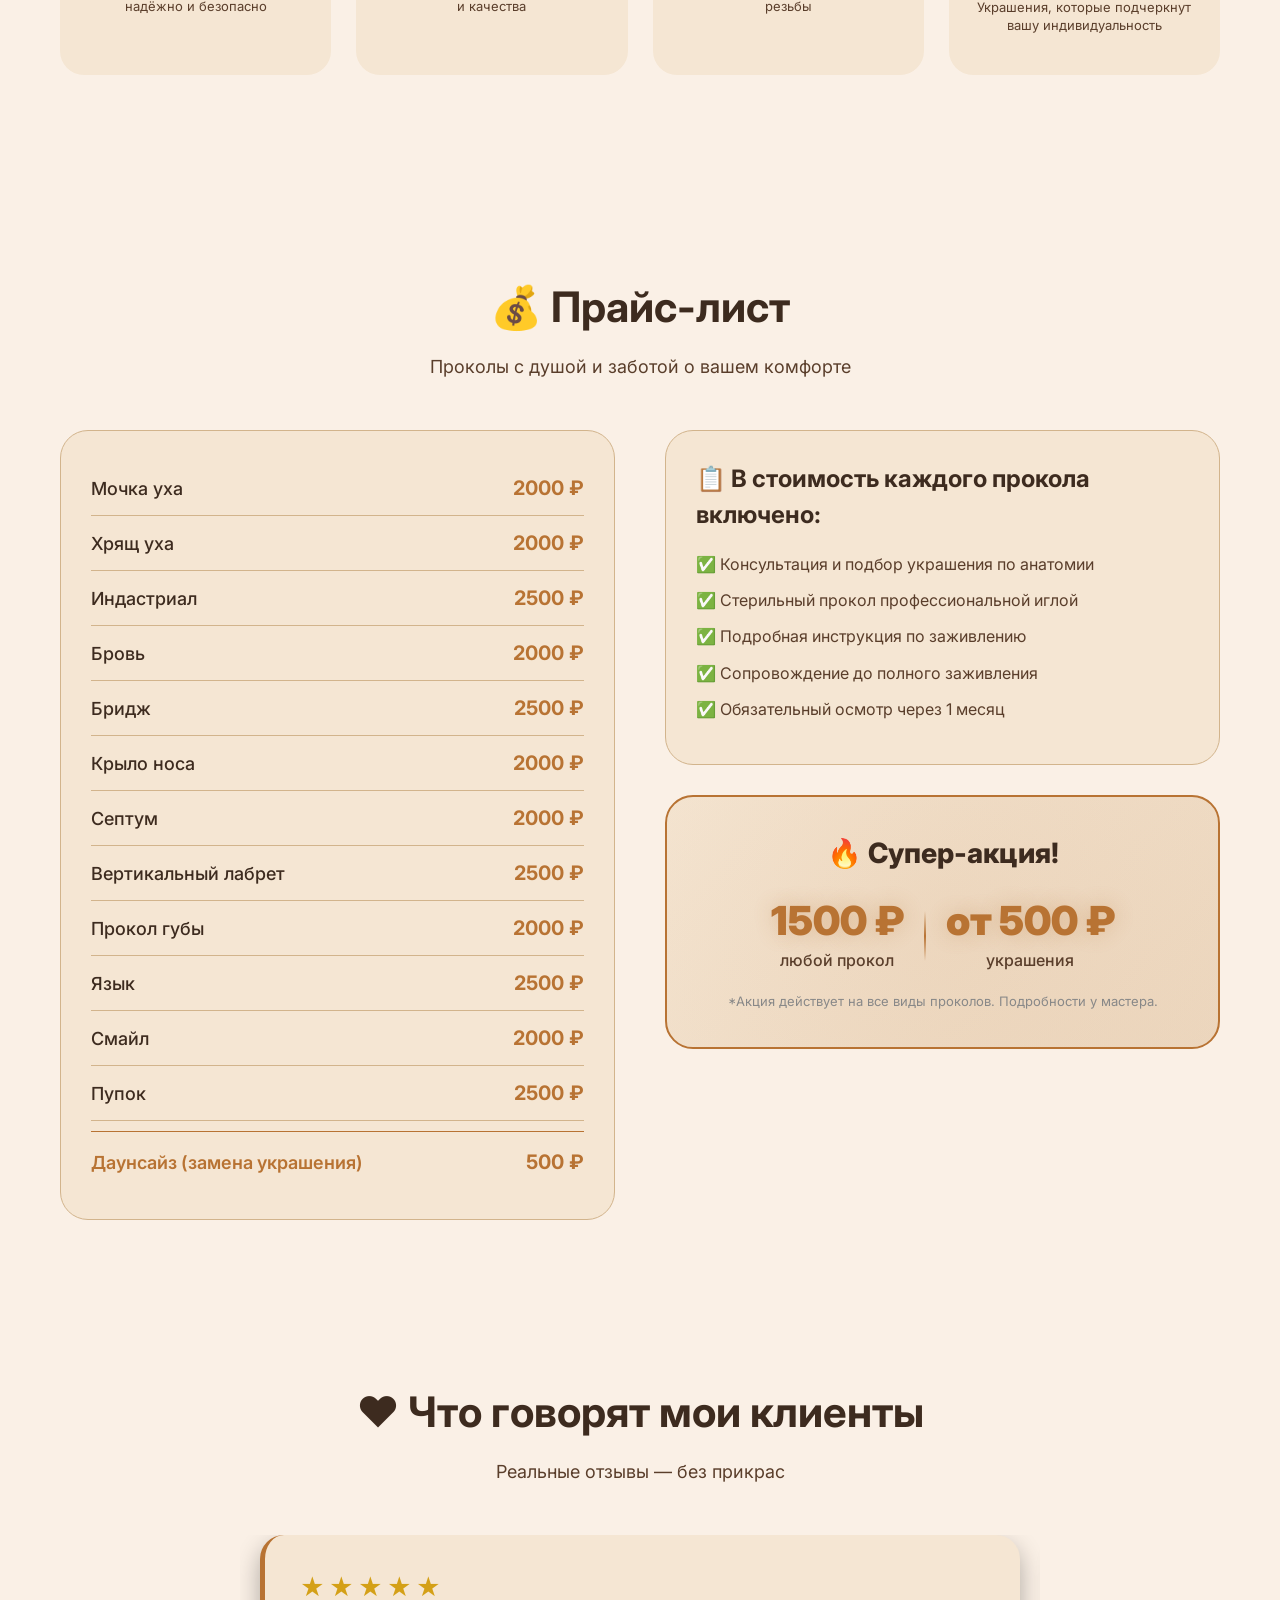
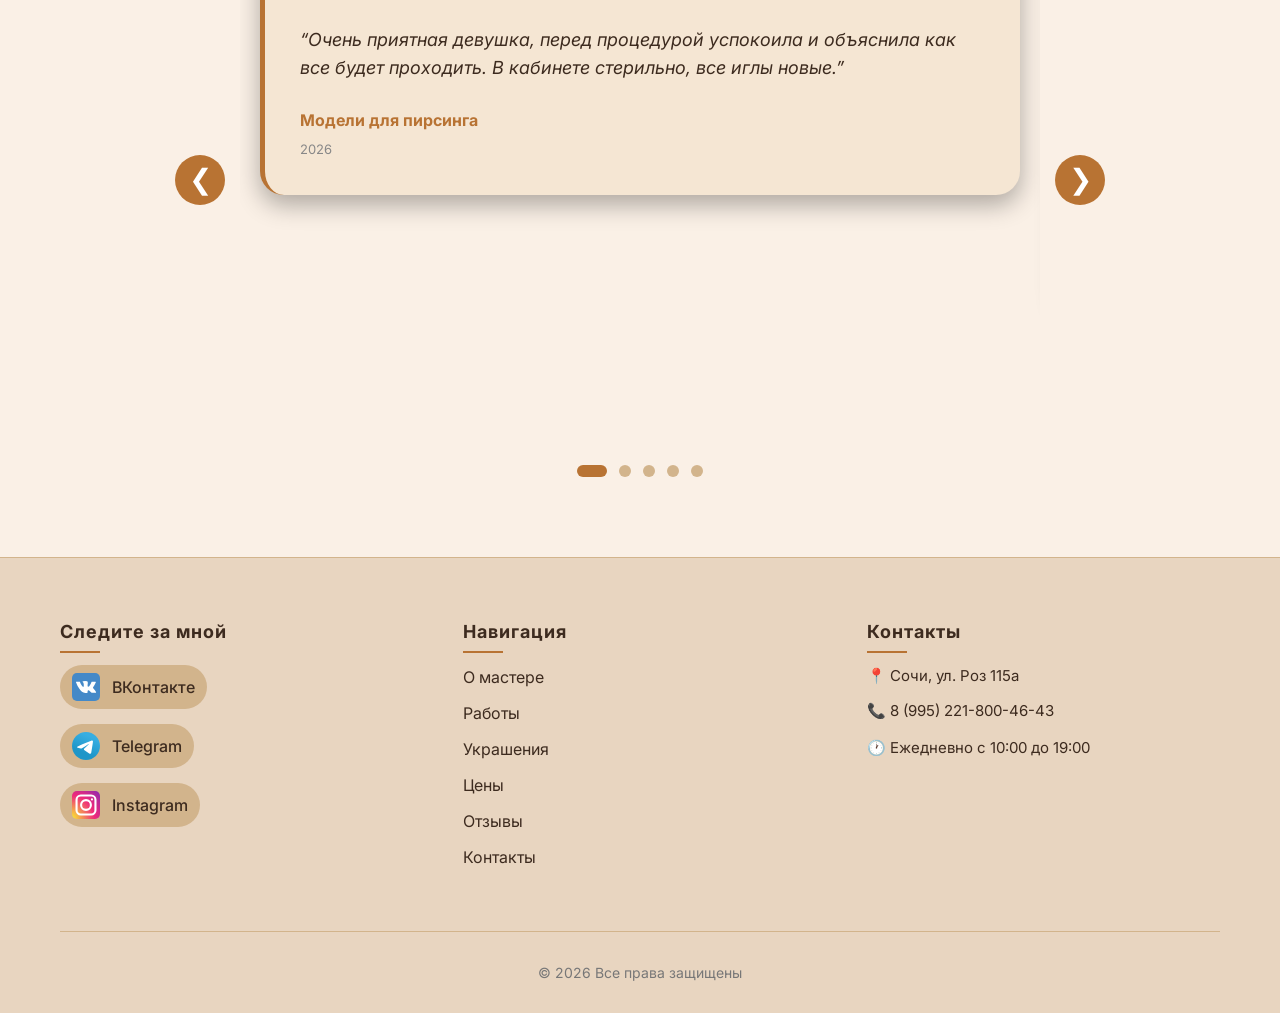
==== commit f1661a48: "Add files via upload" ====
--- a/piercing-studio/index.html
+++ b/piercing-studio/index.html
@@ -239,12 +239,12 @@
                     <h3>🔥 Супер-акция!</h3>
                     <div class="discount-offer">
                         <div class="discount-item">
-                            <span class="discount-big">1000 ₽</span>
+                            <span class="discount-big">1500 ₽</span>
                             <span class="discount-label">любой прокол</span>
                         </div>
                         <div class="discount-divider"></div>
                         <div class="discount-item">
-                            <span class="discount-big">от 400 ₽</span>
+                            <span class="discount-big">от 500 ₽</span>
                             <span class="discount-label">украшения</span>
                         </div>
                     </div>
--- a/piercing-studio/css/style.css
+++ b/piercing-studio/css/style.css
@@ -1011,4 +1011,288 @@
     height: auto;
     max-height: 500px;
     object-fit: cover;
-}+}
+
+
+/* ============================================================
+   НОВАЯ БЕЖЕВАЯ ТЕМА (переопределение цветов)
+   ============================================================ */
+
+/* Основной фон и текст */
+body {
+    background: #FAF0E6;
+    color: #3D2B1F;
+}
+
+.container {
+    /* фон не меняем, он прозрачный */
+}
+
+/* Шапка */
+header {
+    background: #FAF0E6;
+    border-bottom: 1px solid #D2B48C;
+}
+.logo {
+    color: #3D2B1F;
+}
+.menu a {
+    color: #3D2B1F;
+}
+.menu a:hover {
+    color: #B87333; /* терракотовый */
+}
+
+/* Кнопки (розовый → терракотовый) */
+.btn-small,
+.btn-primary {
+    background: #B87333;
+}
+.btn-small:hover,
+.btn-primary:hover {
+    background: #9E6B2C;
+}
+
+/* Секции */
+.master-story,
+.portfolio,
+.jewelry-showcase,
+.reviews-section,
+.prices-section,
+footer {
+    background: #FAF0E6;
+}
+
+/* История мастера */
+.story-grid {
+    /* без изменений */
+}
+.story-content h1 {
+    color: #3D2B1F;
+}
+.story-intro {
+    color: #5A3E2B;
+    border-left-color: #B87333;
+}
+.story-intro p {
+    color: #5A3E2B;
+}
+.stat-fact {
+    background: #F0E0D0;
+}
+.stat-fact .stat-number {
+    color: #B87333;
+}
+.stat-fact .stat-label {
+    color: #5A3E2B;
+}
+.story-philosophy {
+    color: #5A3E2B;
+}
+.dream-quote {
+    color: #3D2B1F;
+}
+
+/* Портфолио */
+.portfolio h2 {
+    color: #3D2B1F;
+}
+.portfolio-subtitle {
+    color: #5A3E2B;
+}
+.portfolio-note {
+    color: #B87333;
+}
+.portfolio-item {
+    background: #F0E0D0;
+}
+.portfolio-item img {
+    /* без изменений */
+}
+.portfolio-overlay {
+    background: linear-gradient(to top, rgba(0,0,0,0.7), transparent);
+}
+.portfolio-overlay p {
+    color: #fff;
+}
+
+/* Украшения */
+.jewelry-showcase h2 {
+    color: #3D2B1F;
+}
+.jewelry-tagline {
+    color: #5A3E2B;
+}
+.jewelry-card {
+    background: #F5E6D3;
+}
+.spec-badge {
+    background: #D2B48C;
+    color: #3D2B1F;
+}
+.spec-badge.size {
+    background: #B87333;
+    color: #fff;
+}
+.spec-badge.standard {
+    background: #8FBC8F;
+    color: #2F4F2F;
+}
+.spec-stone {
+    background: linear-gradient(135deg, #D2B48C, #B87333);
+    -webkit-background-clip: text;
+    background-clip: text;
+    color: transparent;
+}
+.jewelry-desc {
+    color: #5A3E2B;
+}
+
+/* Прайс-лист */
+.prices-section h2 {
+    color: #3D2B1F;
+}
+.prices-subtitle {
+    color: #5A3E2B;
+}
+.services-list {
+    background: #F5E6D3;
+    border-color: #D2B48C;
+}
+.service-item {
+    border-bottom-color: #D2B48C;
+}
+.service-name {
+    color: #3D2B1F;
+}
+.service-price {
+    color: #B87333;
+}
+.service-item.highlight {
+    border-top-color: #B87333;
+}
+.service-item.highlight .service-name {
+    color: #B87333;
+}
+.info-card,
+.discount-card {
+    background: #F5E6D3;
+    border-color: #D2B48C;
+}
+.info-card h3,
+.discount-card h3 {
+    color: #3D2B1F;
+}
+.info-card li {
+    color: #5A3E2B;
+}
+
+/* Акция */
+.discount-card {
+    background: linear-gradient(135deg, #F5E6D3, #EDD8C0);
+    border-color: #B87333;
+}
+.discount-card::before {
+    background: radial-gradient(circle at center, rgba(184, 115, 51, 0.08), transparent 70%);
+}
+.discount-card h3 {
+    color: #3D2B1F;
+}
+.discount-big {
+    color: #B87333;
+    text-shadow: 0 0 20px rgba(184, 115, 51, 0.3);
+}
+.discount-label {
+    color: #5A3E2B;
+}
+.discount-divider {
+    background: linear-gradient(to bottom, transparent, #B87333, transparent);
+}
+.discount-note {
+    color: #888 !important;
+}
+
+/* Отзывы */
+.reviews-section h2 {
+    color: #3D2B1F;
+}
+.reviews-subtitle {
+    color: #5A3E2B;
+}
+.carousel-btn {
+    background: #B87333;
+}
+.carousel-btn:hover {
+    background: #9E6B2C;
+}
+.review-content {
+    background: #F5E6D3;
+    border-left-color: #B87333;
+}
+.review-rating {
+    color: #D4A017;
+}
+.review-text {
+    color: #3D2B1F;
+}
+.review-author {
+    color: #B87333;
+}
+.review-date {
+    color: #888;
+}
+.dot {
+    background: #D2B48C;
+}
+.dot.active {
+    background: #B87333;
+}
+
+/* Подвал */
+footer {
+    background: #E8D5C0;
+    border-top-color: #D2B48C;
+}
+footer h4 {
+    color: #3D2B1F;
+}
+footer h4::after {
+    background: #B87333;
+}
+.footer-contacts p {
+    color: #3D2B1F;
+}
+.footer-contacts a {
+    color: #3D2B1F;
+}
+.footer-contacts a:hover {
+    color: #B87333;
+}
+.social-link {
+    background: #D2B48C;
+    color: #3D2B1F;
+}
+.social-link:hover {
+    background: #C4A07A;
+}
+.social-link.vk:hover,
+.social-link.tg:hover,
+.social-link.ig:hover {
+    color: #B87333;
+}
+.social-img {
+    filter: none; /* убираем инверсию, т.к. фон светлый */
+}
+.footer-menu a {
+    color: #3D2B1F;
+}
+.footer-menu a:hover {
+    color: #B87333;
+}
+.work-hours {
+    color: #777;
+}
+.copyright {
+    color: #777;
+    border-top-color: #D2B48C;
+}
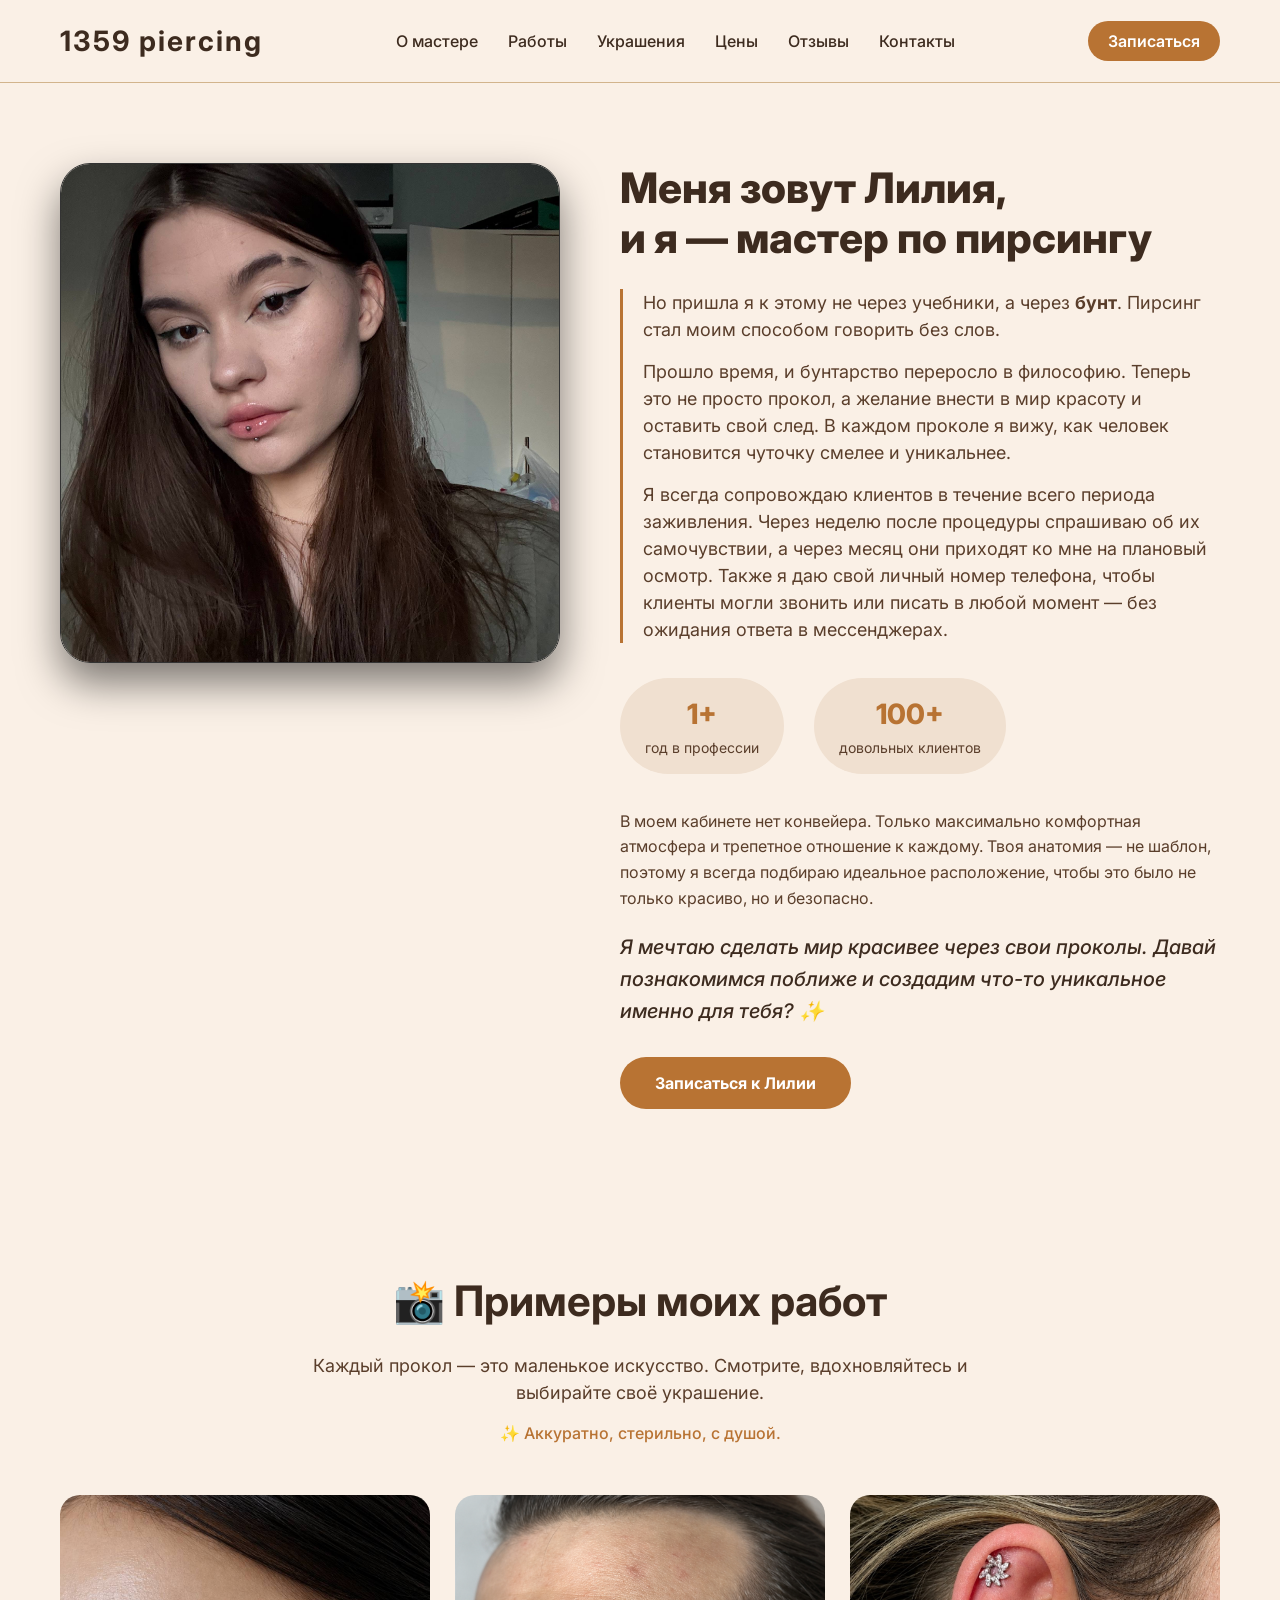
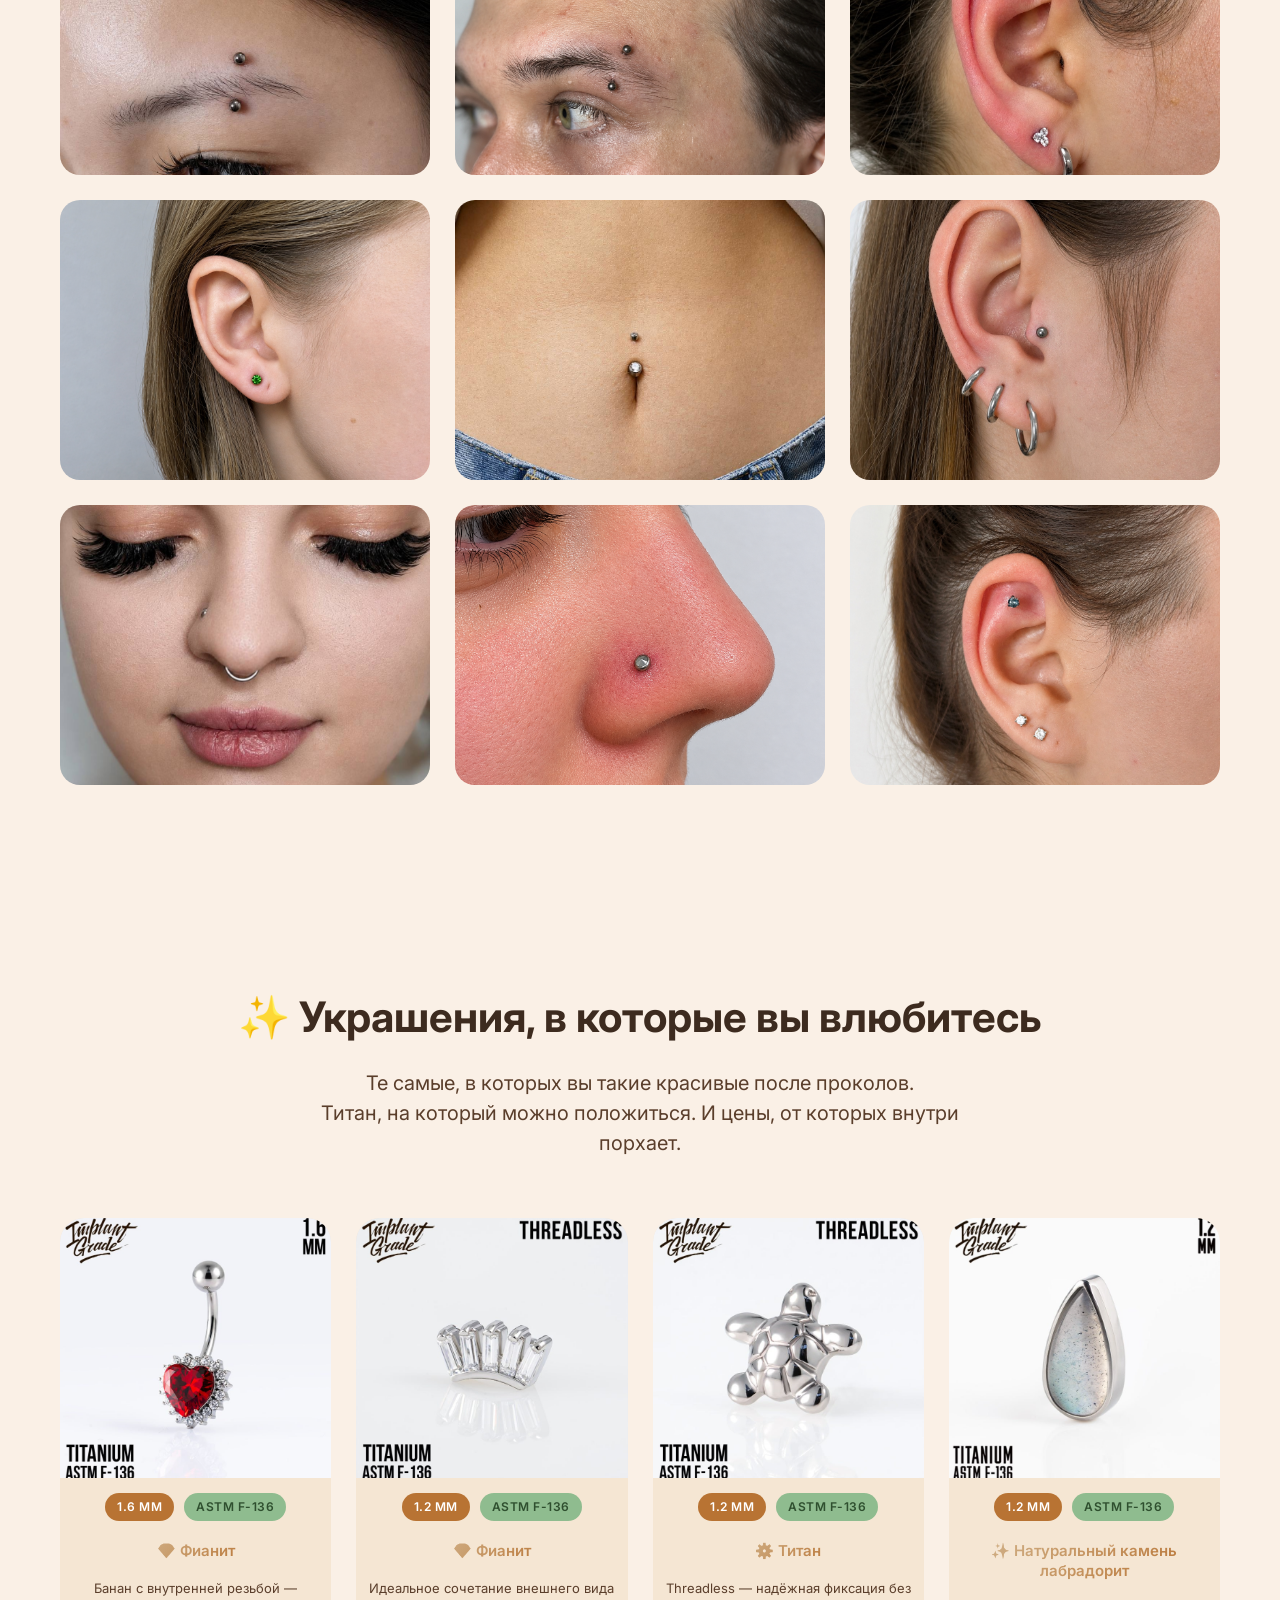
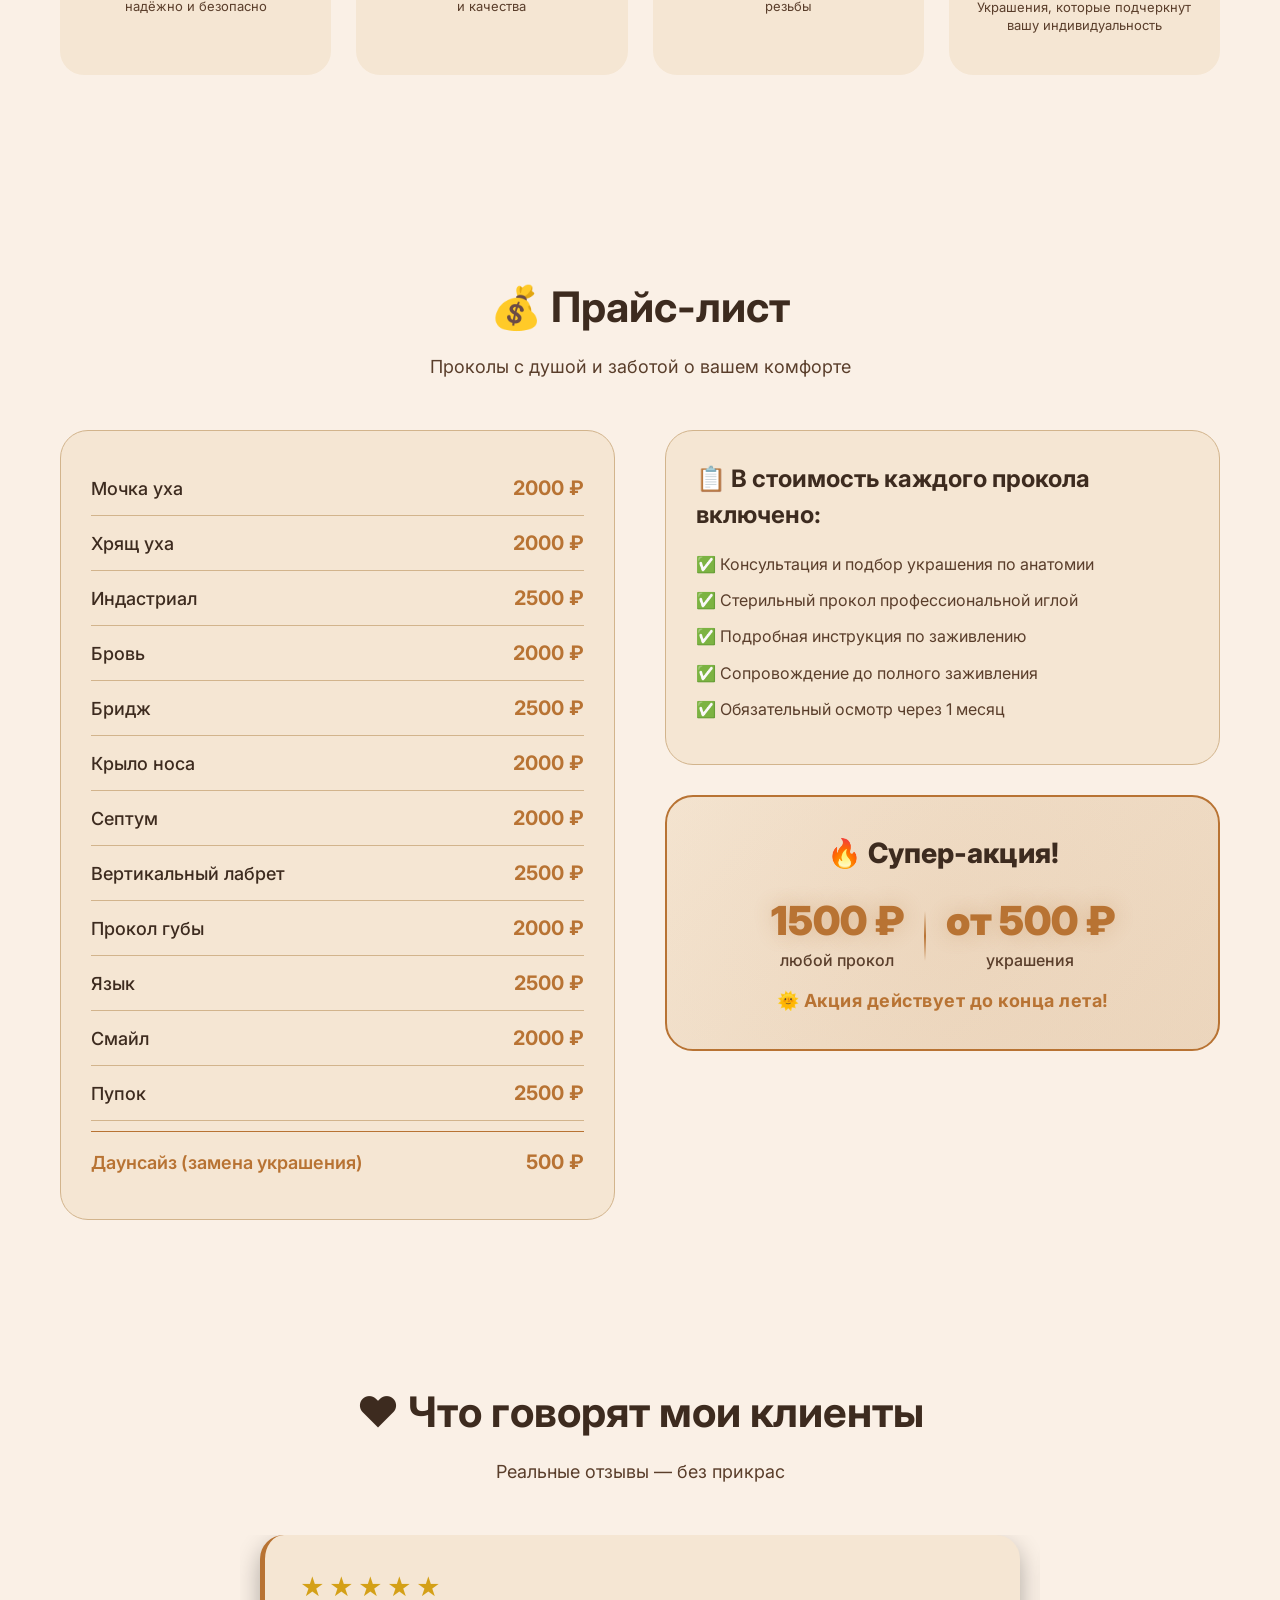
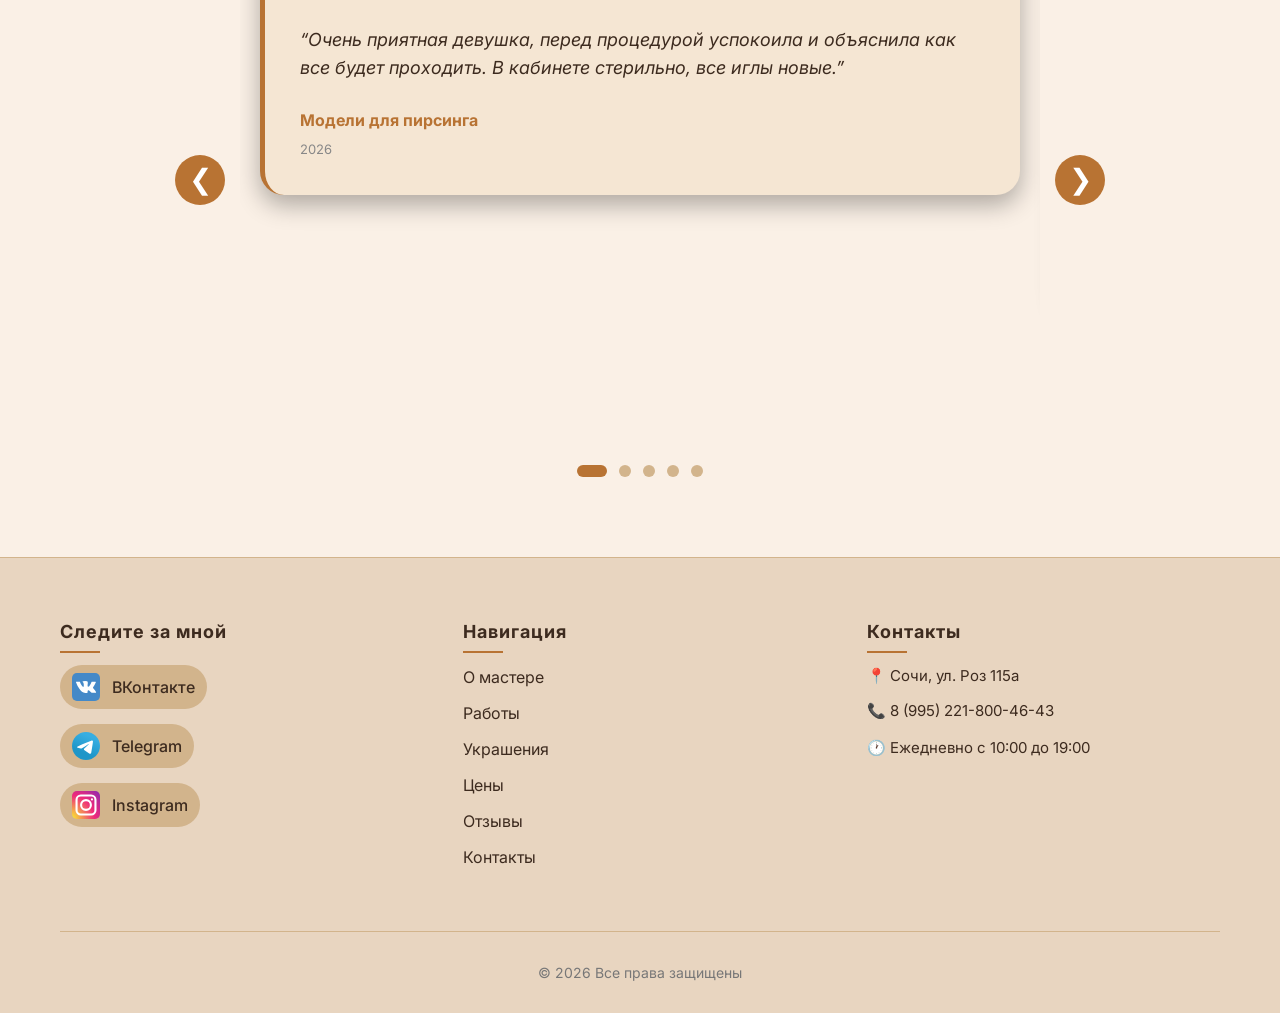
==== commit 5e8e430a: "Add files via upload" ====
--- a/piercing-studio/index.html
+++ b/piercing-studio/index.html
@@ -248,7 +248,7 @@
                             <span class="discount-label">украшения</span>
                         </div>
                     </div>
-                    <p class="discount-note">*Акция действует на все виды проколов. Подробности у мастера.</p>
+                    <p class="discount-validity">🌞 Акция действует до конца лета!</p>
                 </div>
             </div>
         </div>
--- a/piercing-studio/css/style.css
+++ b/piercing-studio/css/style.css
@@ -1296,3 +1296,23 @@
     color: #777;
     border-top-color: #D2B48C;
 }
+
+
+/* Дополнительный текст об окончании акции */
+.discount-validity {
+    font-size: 18px;
+    font-weight: 700;
+    color: #B87333; /* терракотовый, можно подобрать свой */
+    margin-top: 15px;
+    position: relative;
+    z-index: 1;
+    letter-spacing: 0.5px;
+}
+
+/* Адаптив для телефона */
+@media (max-width: 768px) {
+    .discount-validity {
+        font-size: 15px;
+        margin-top: 12px;
+    }
+}
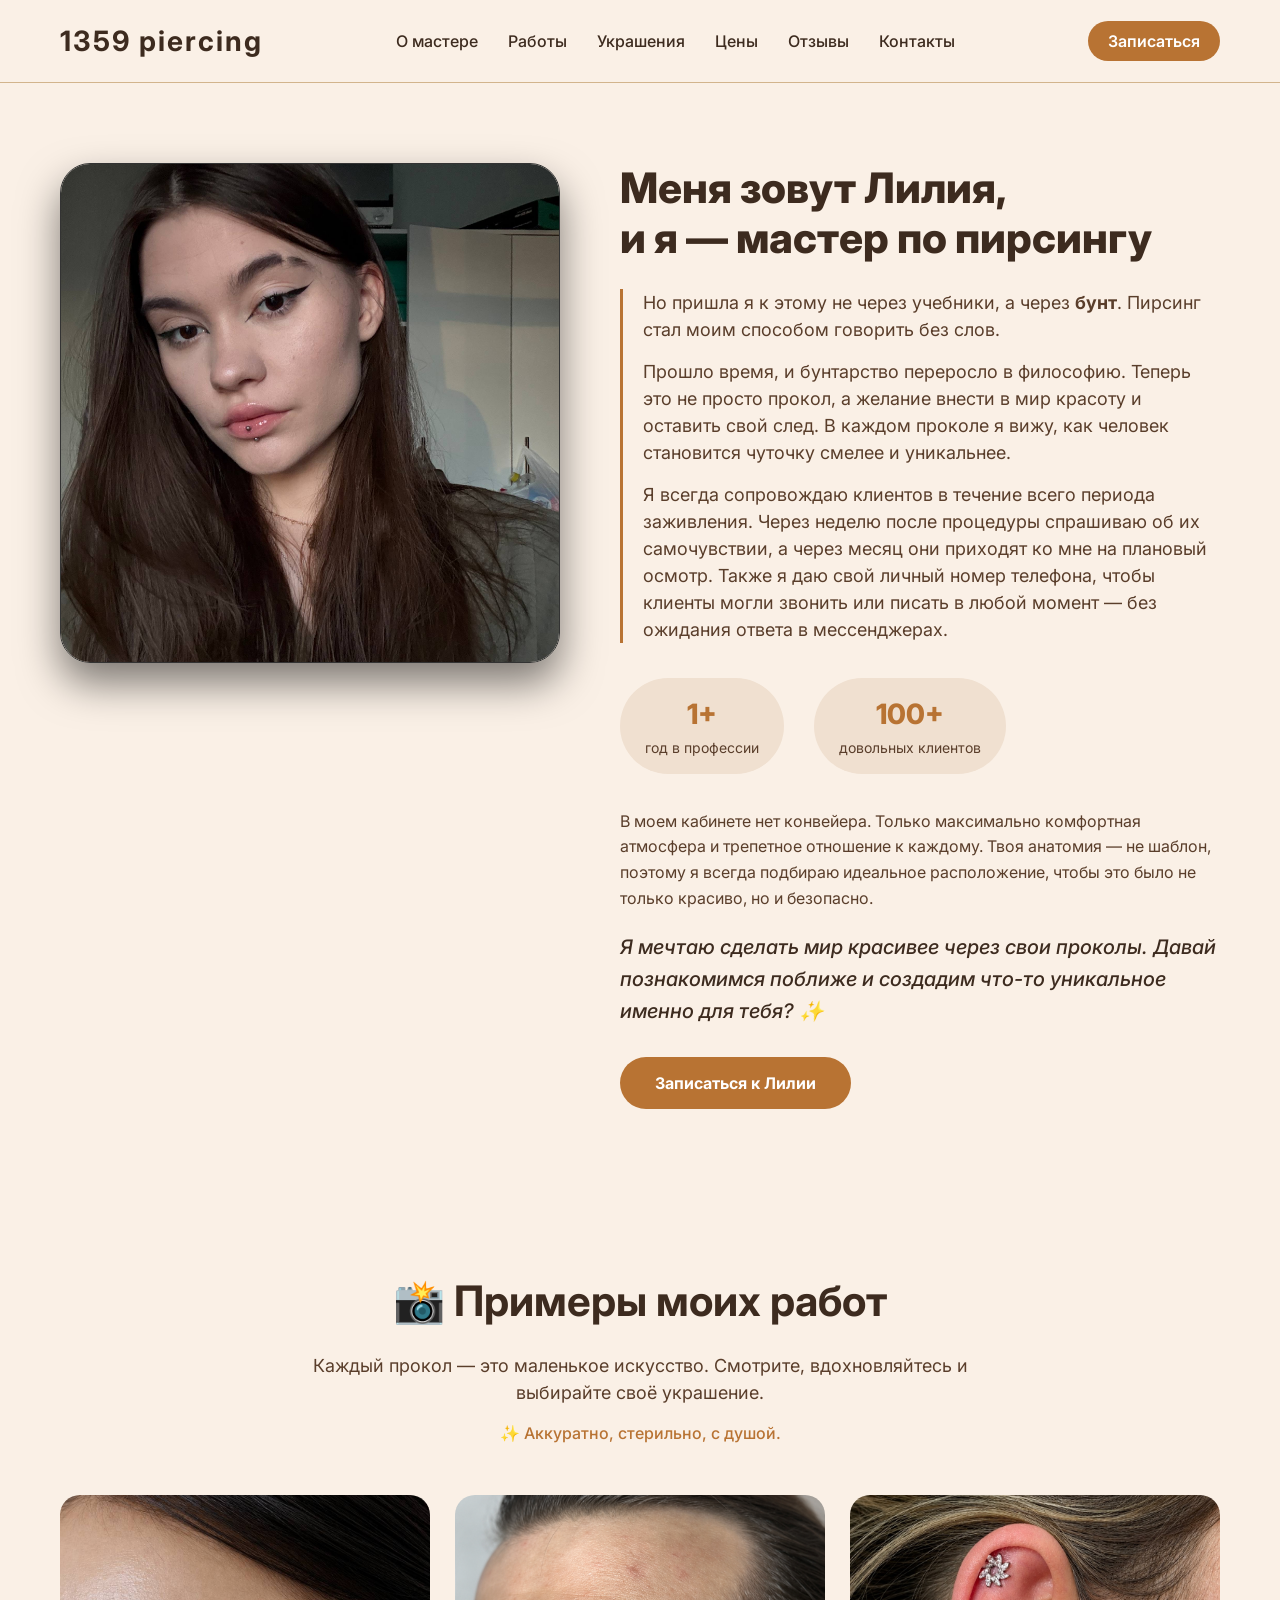
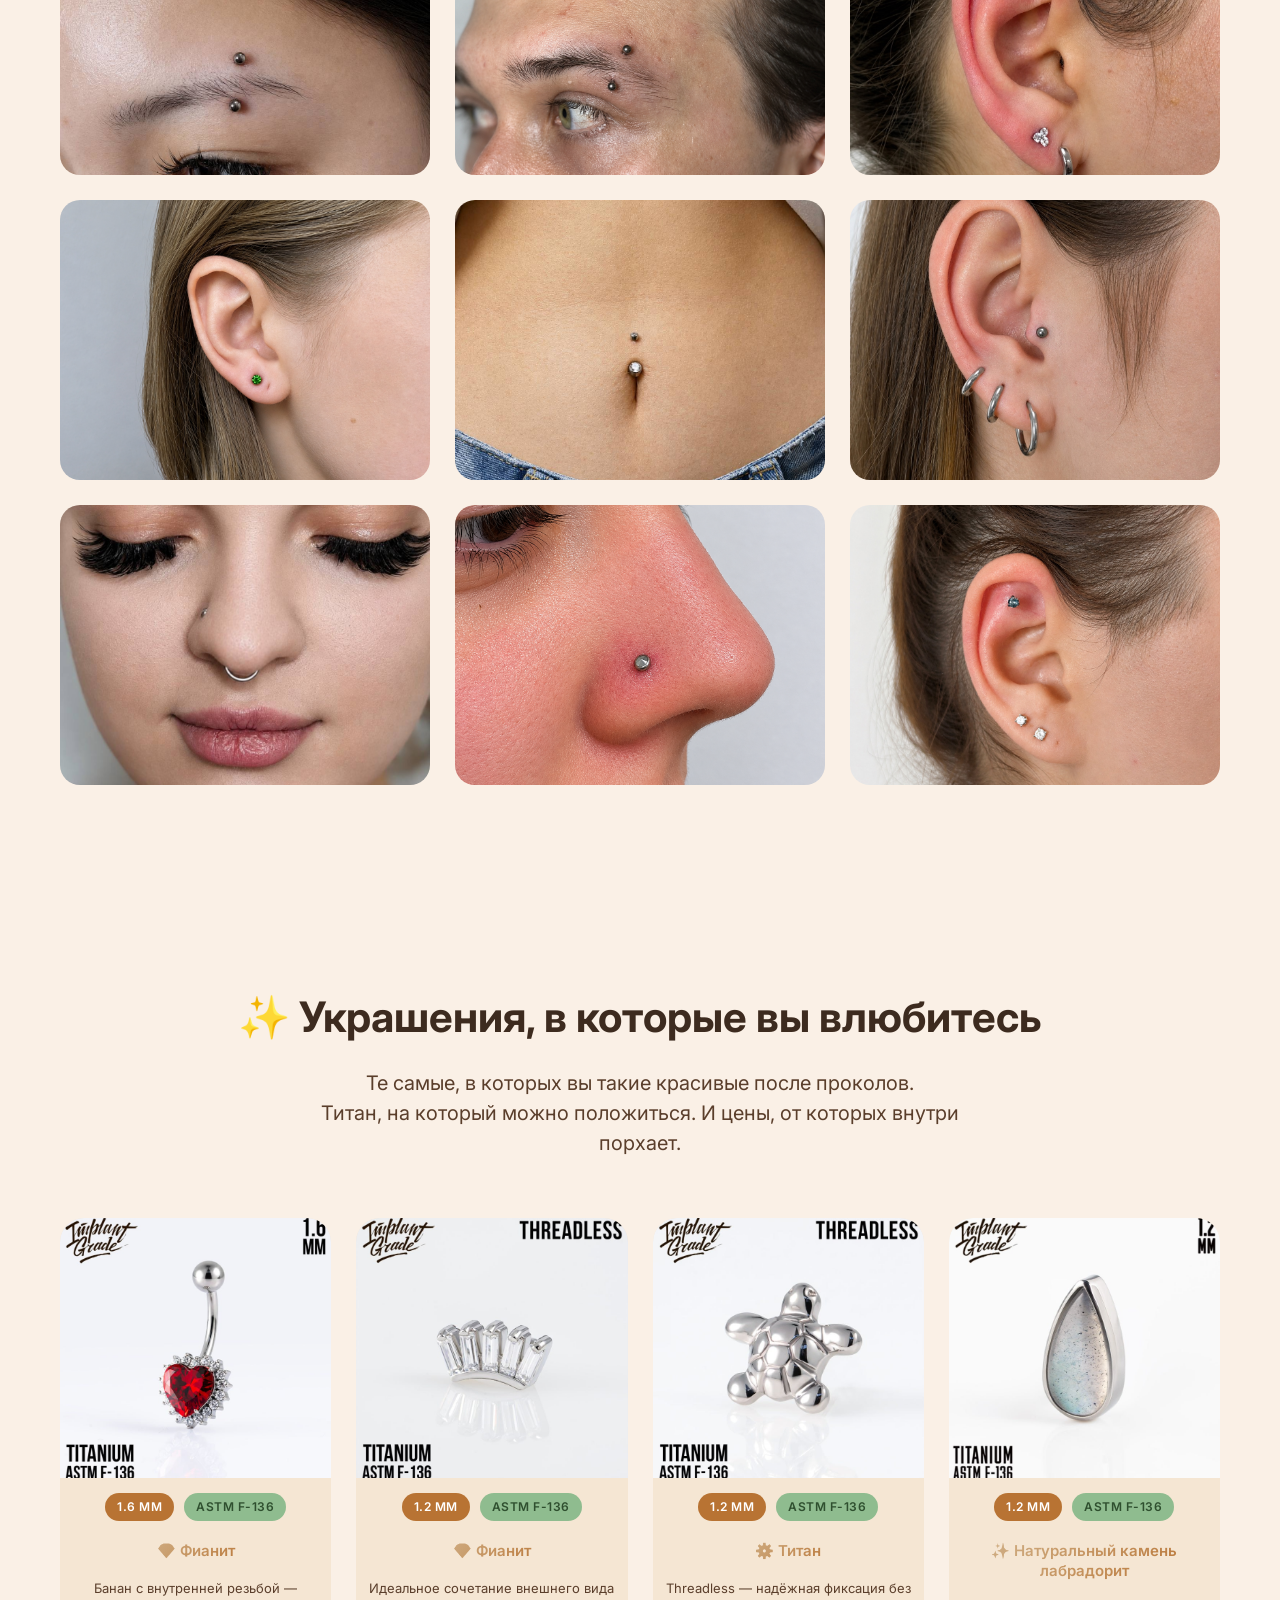
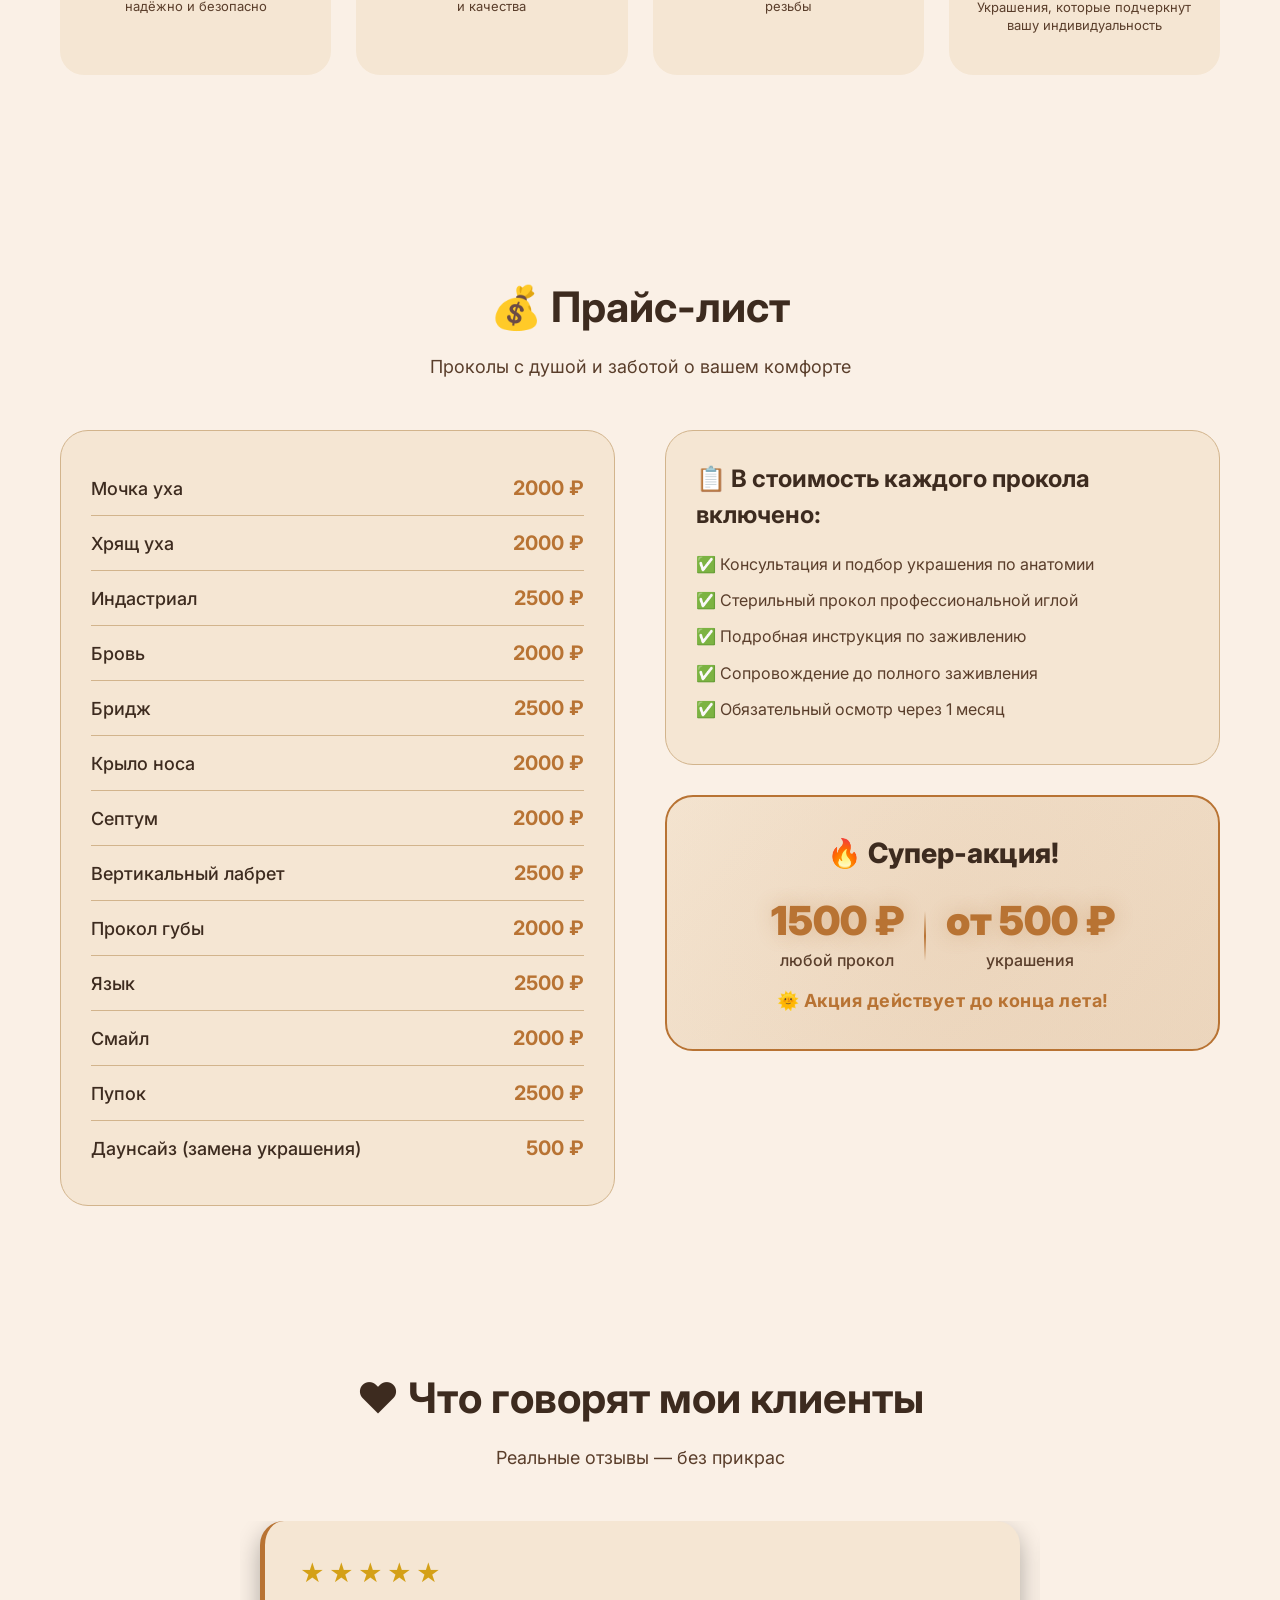
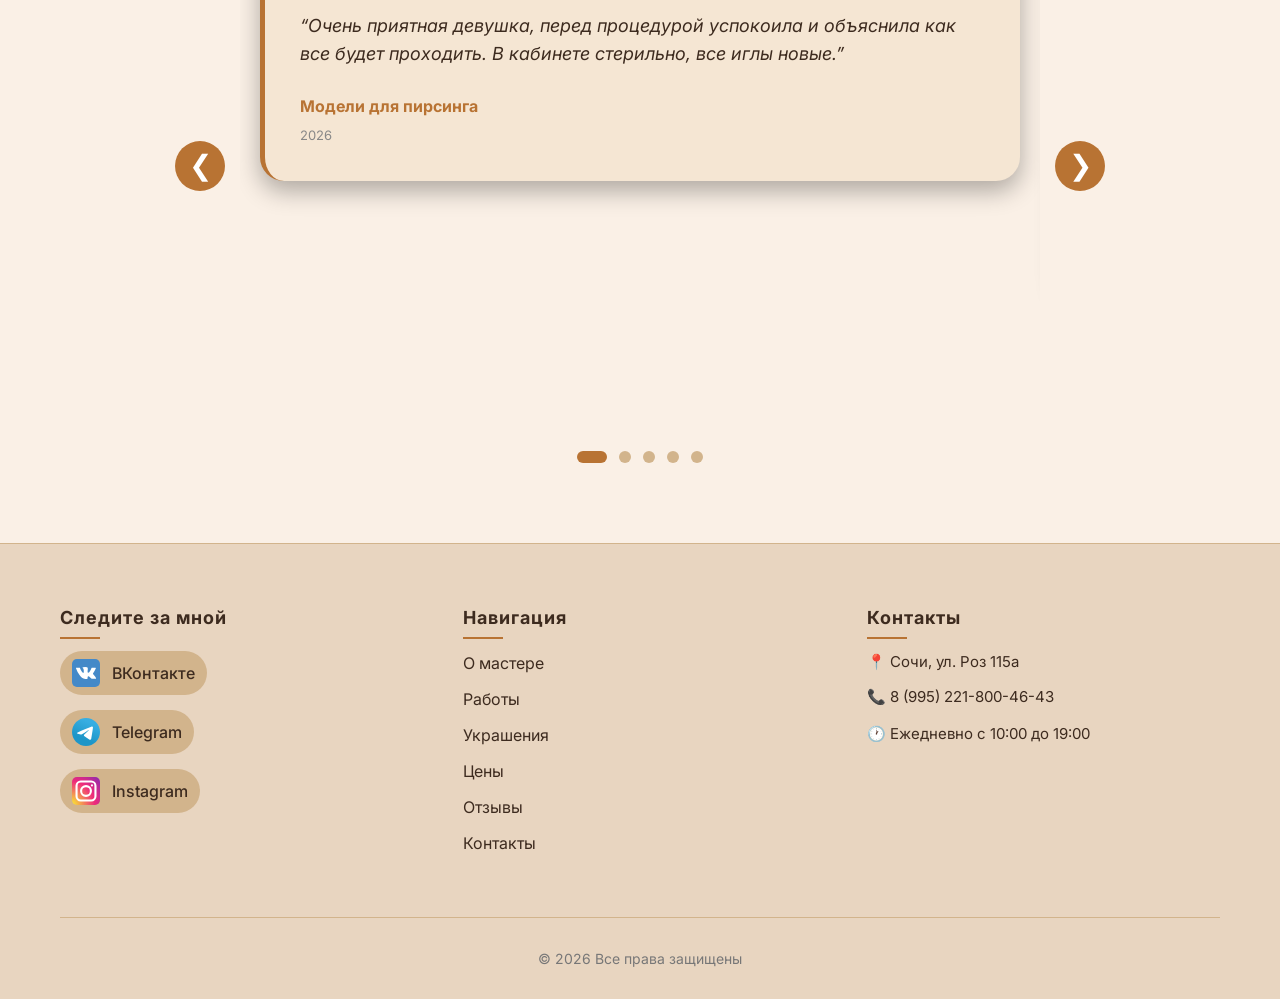
==== commit 175082fa: "Add files via upload" ====
--- a/piercing-studio/index.html
+++ b/piercing-studio/index.html
@@ -216,7 +216,7 @@
                     <span class="service-name">Пупок</span>
                     <span class="service-price">2500 ₽</span>
                 </div>
-                <div class="service-item highlight">
+                <div class="service-item">
                     <span class="service-name">Даунсайз (замена украшения)</span>
                     <span class="service-price">500 ₽</span>
                 </div>
